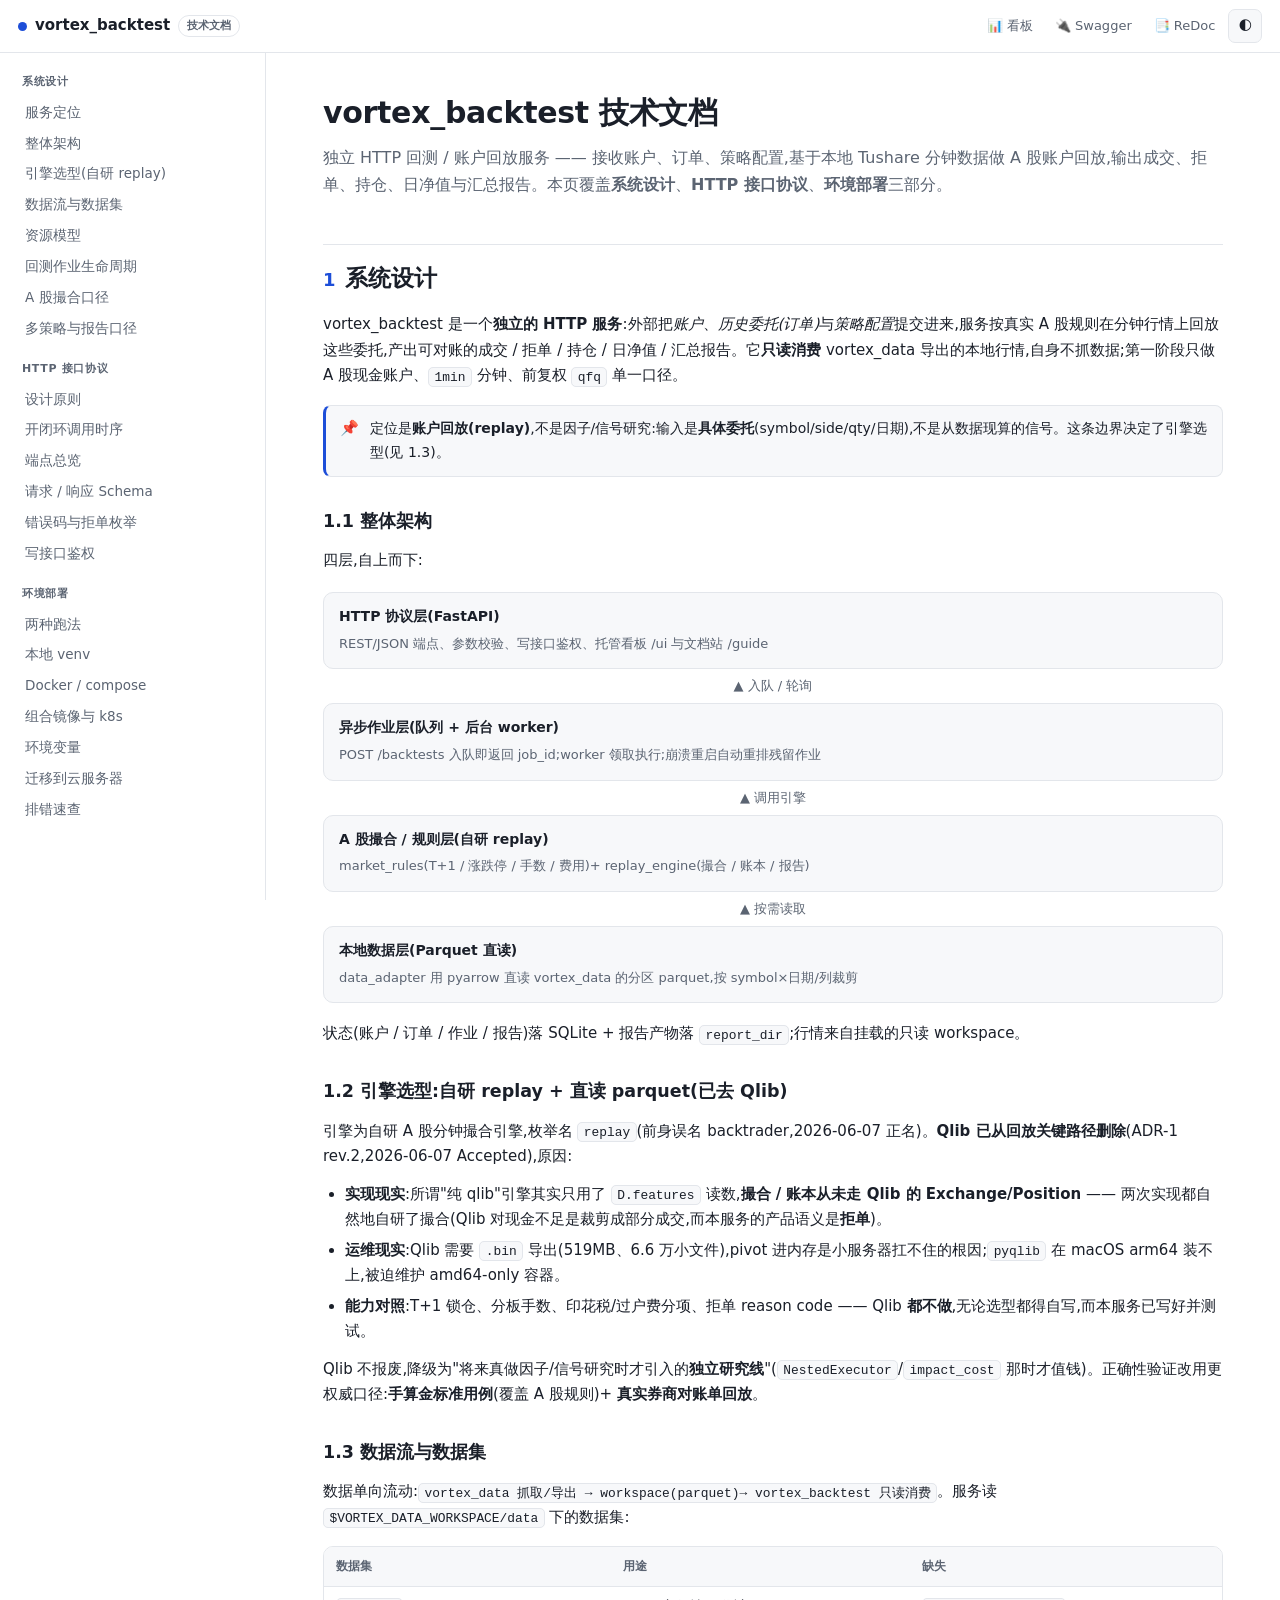
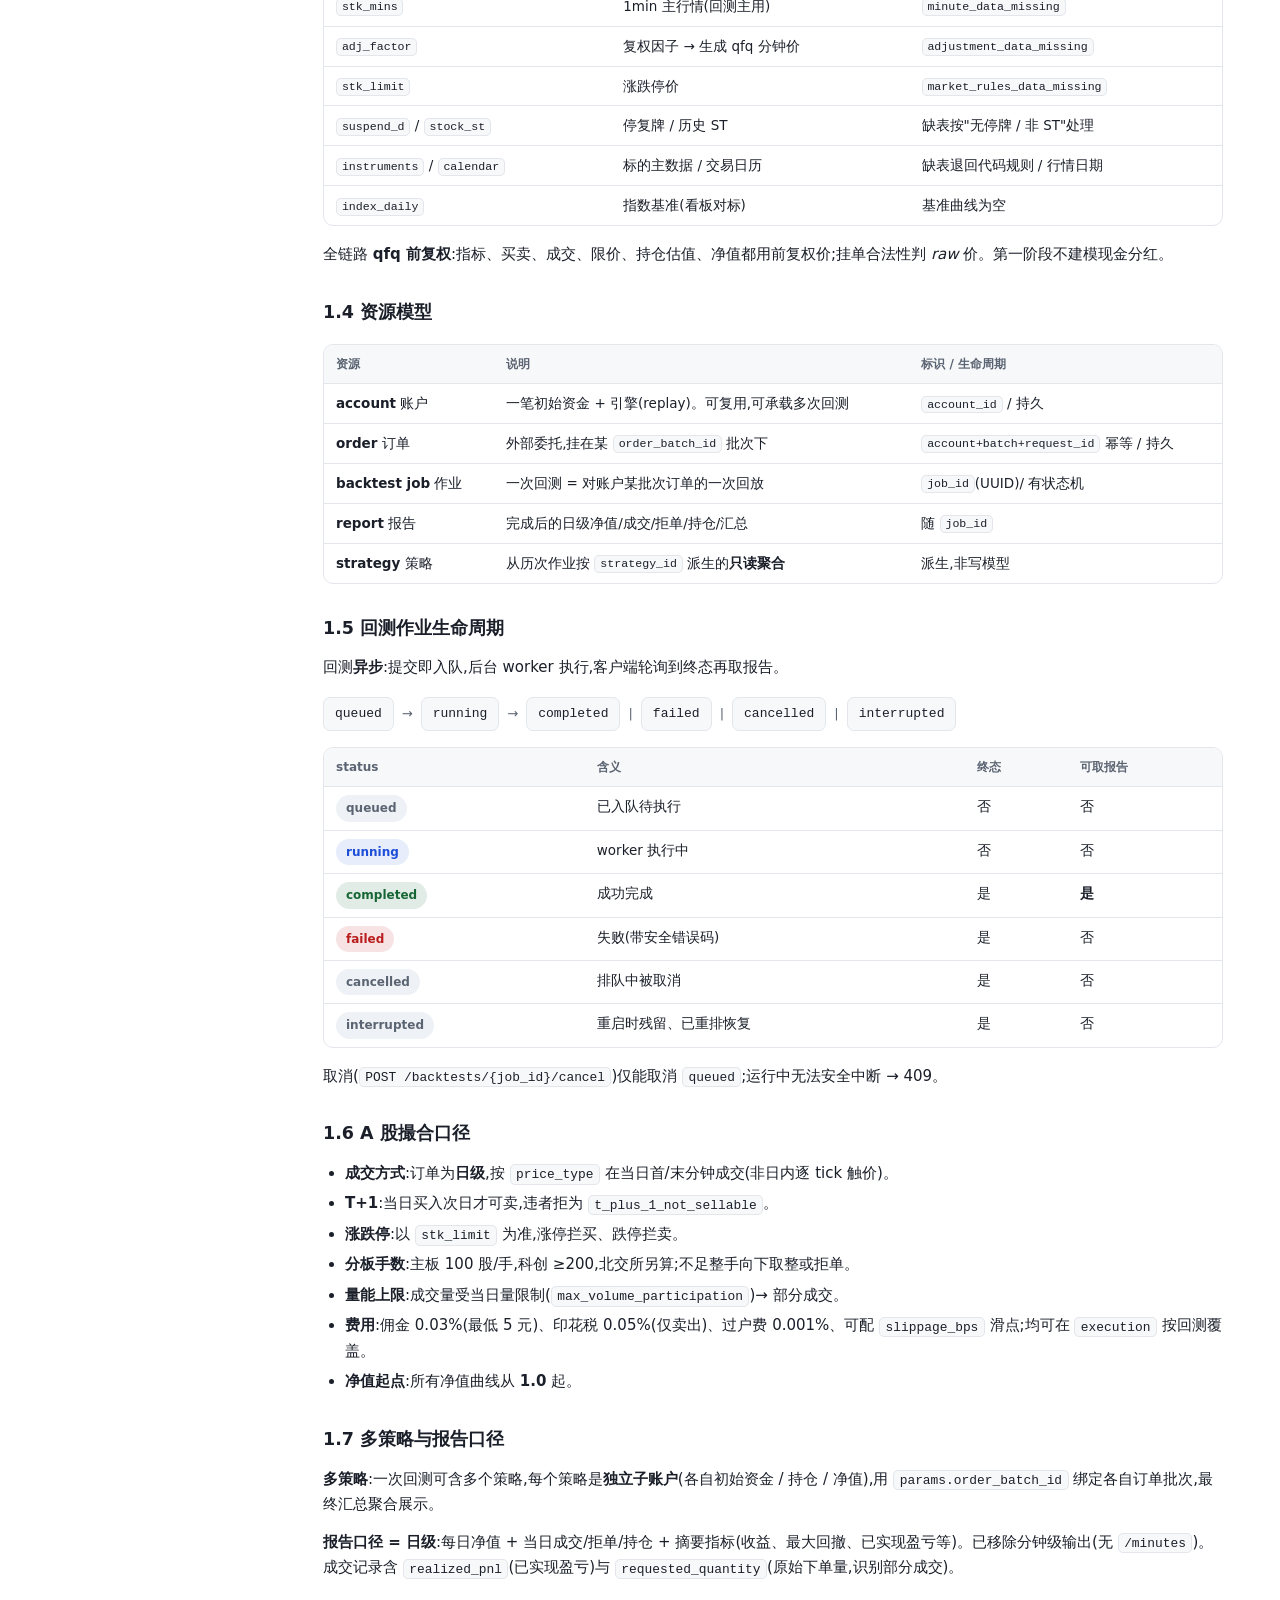
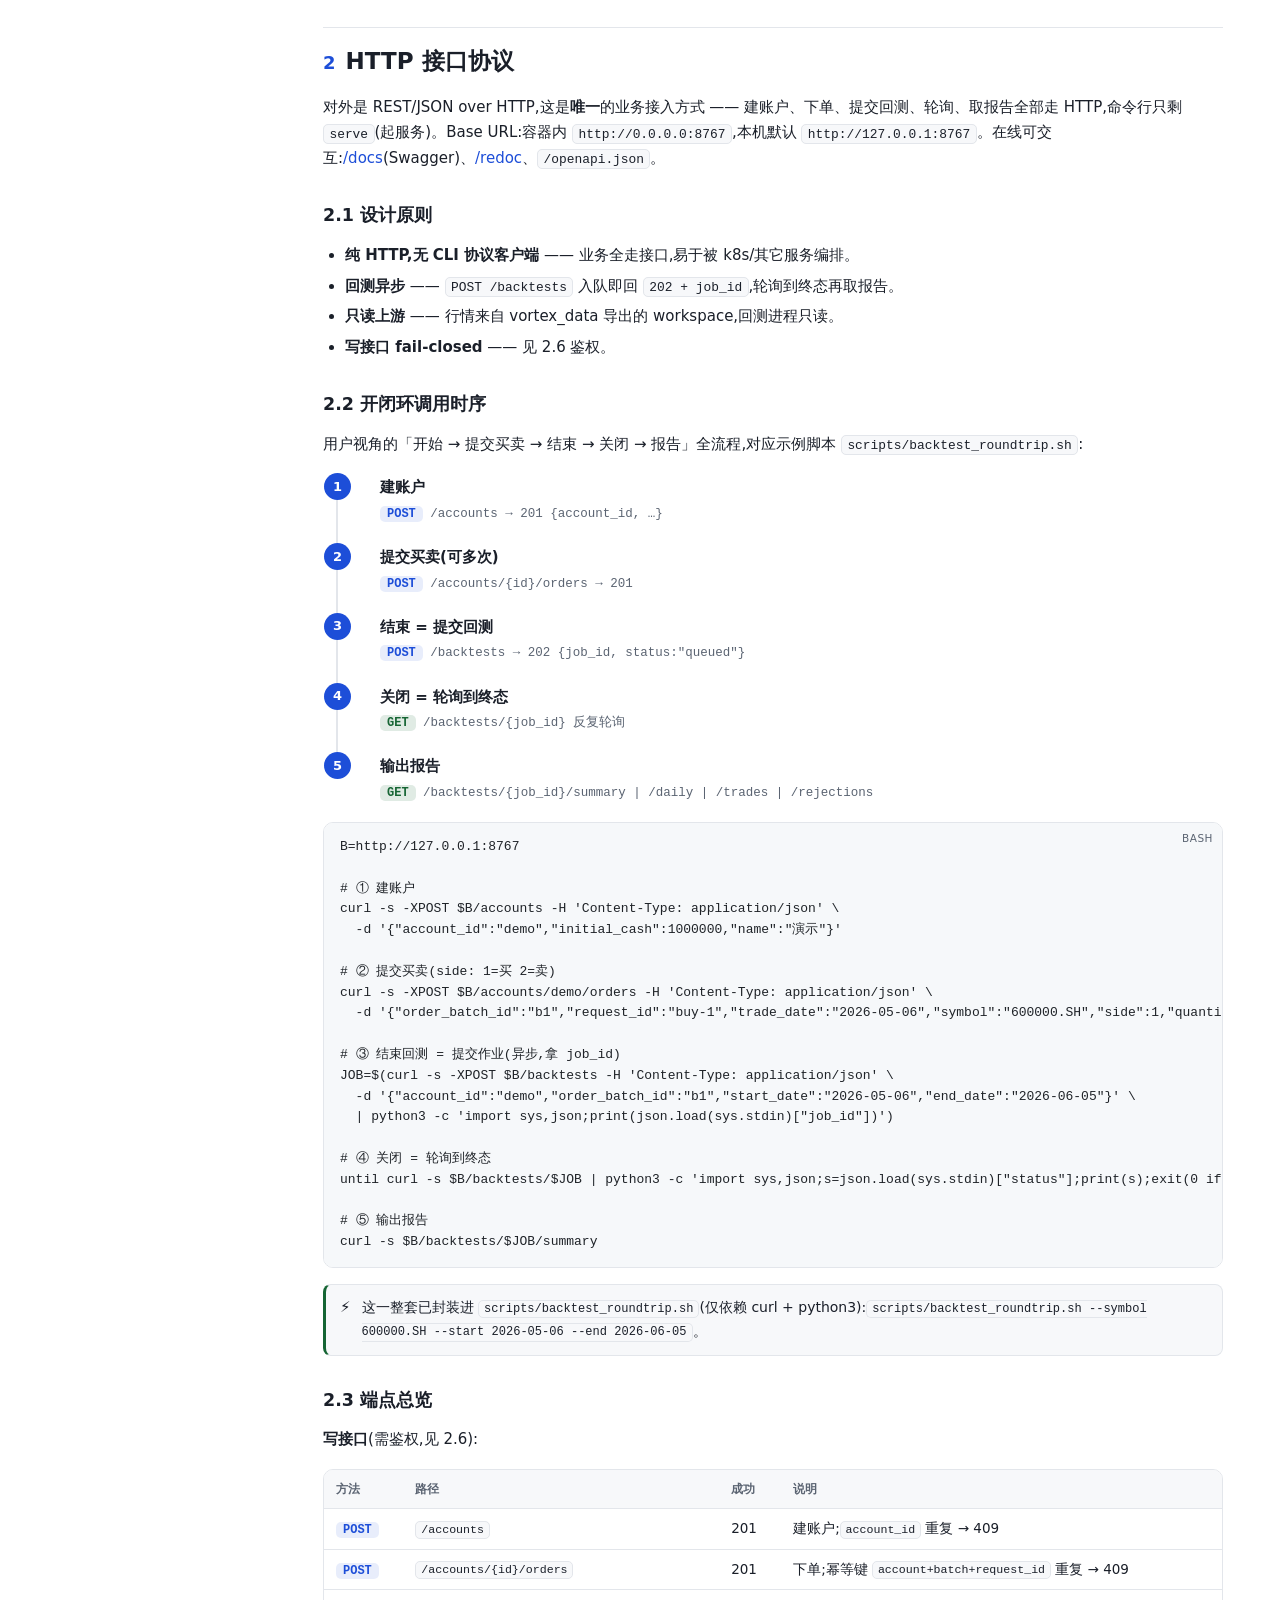
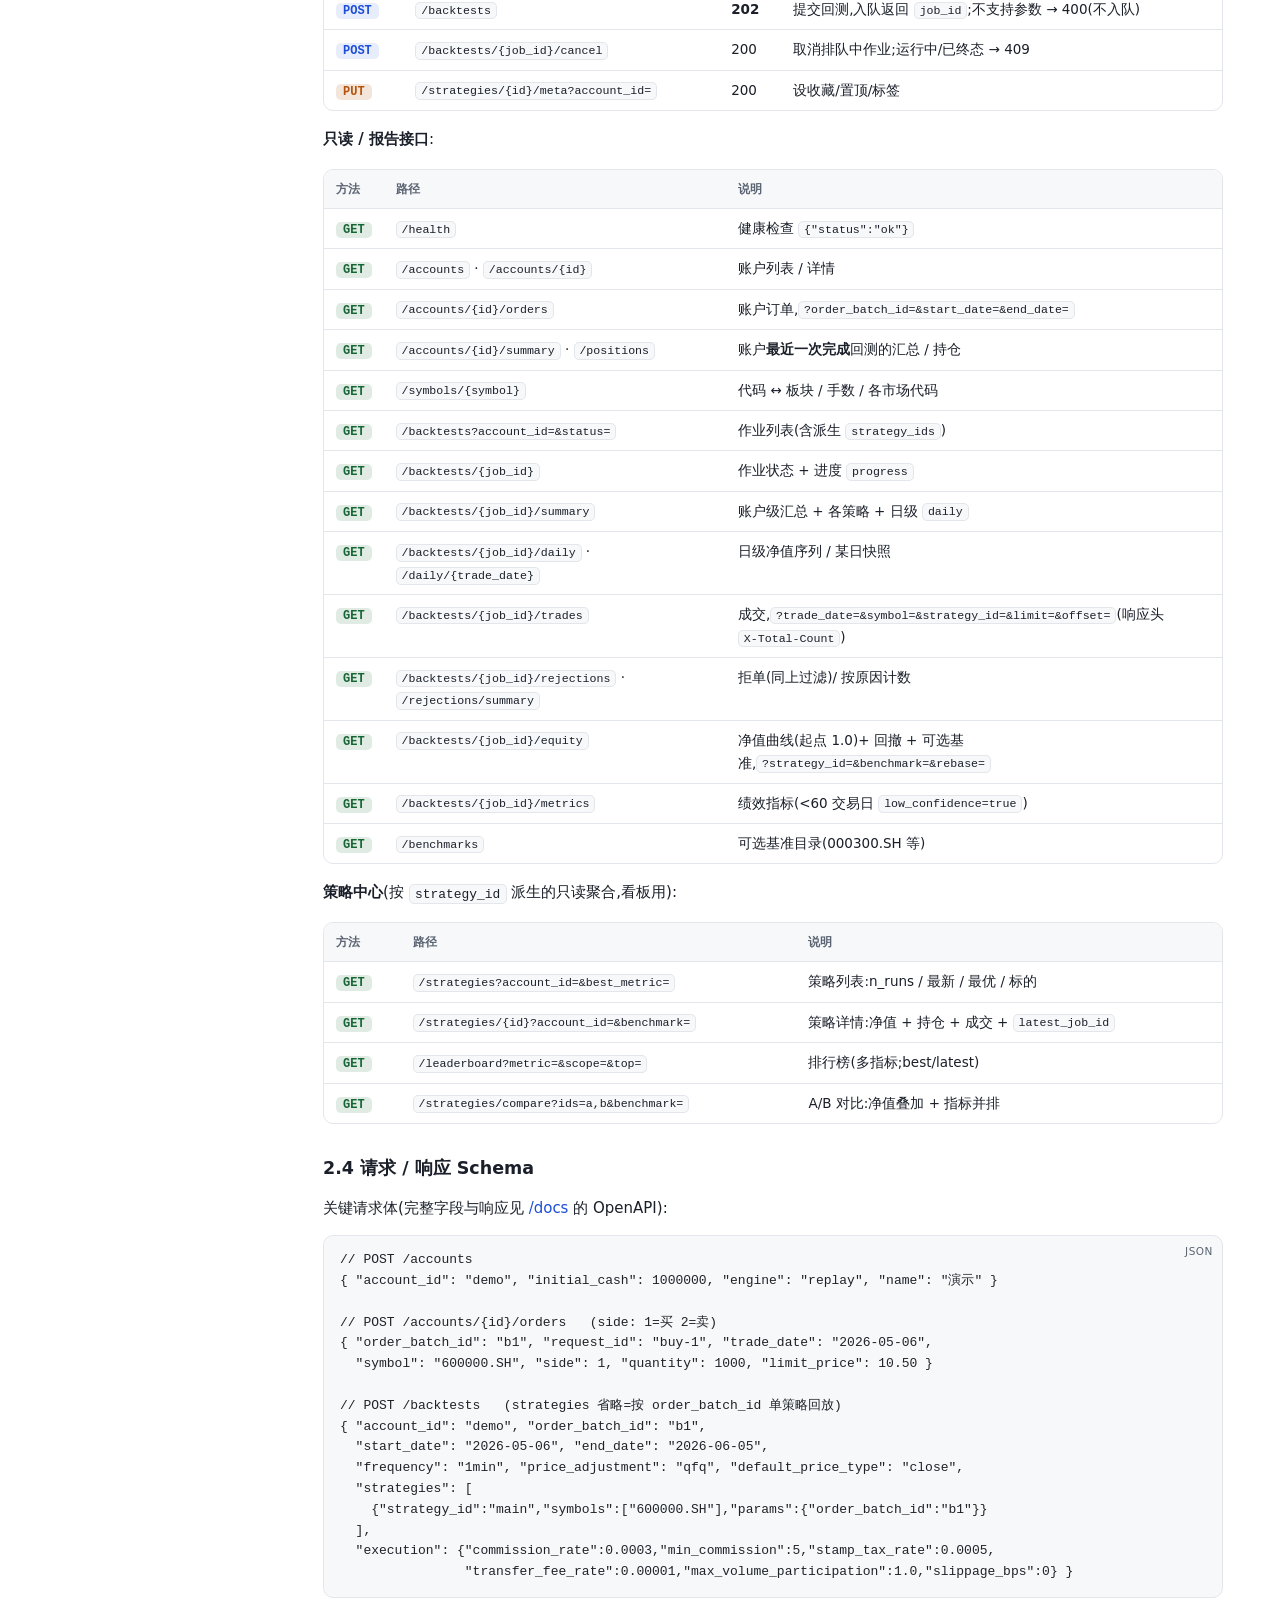
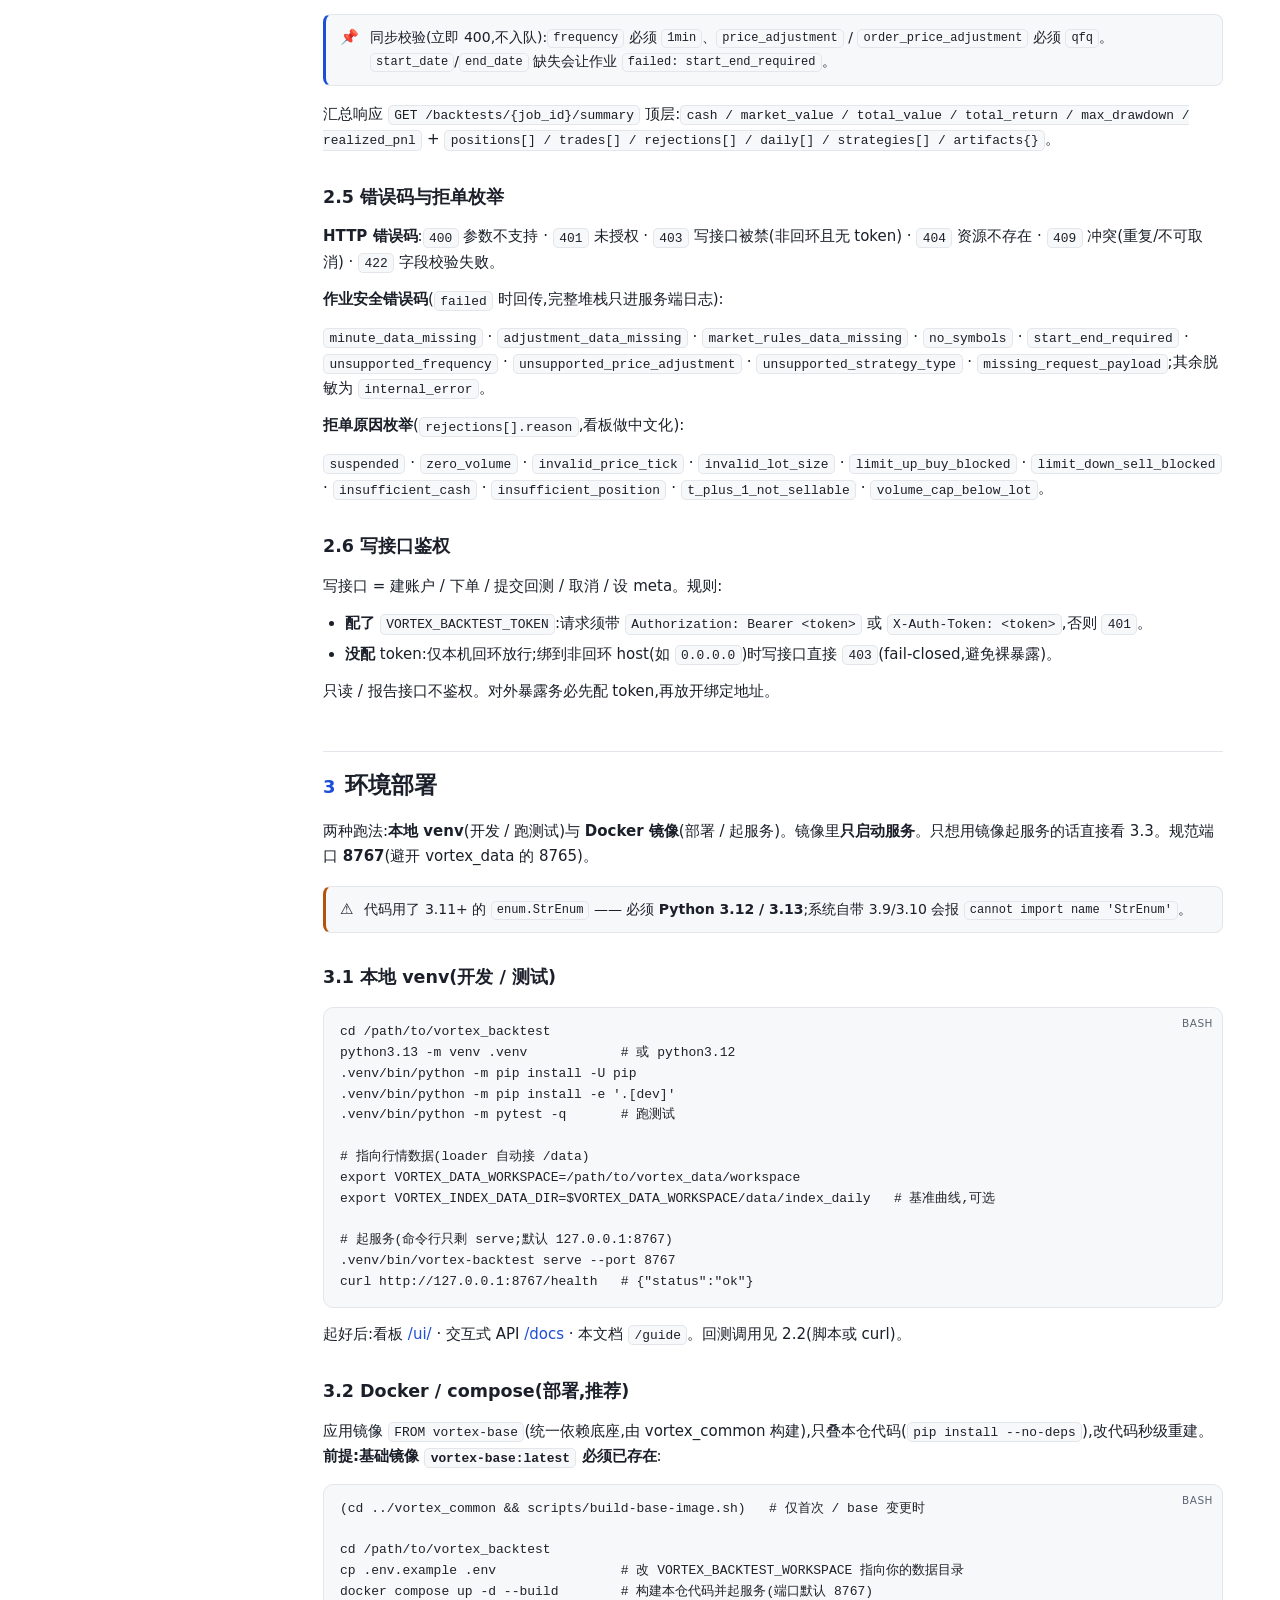
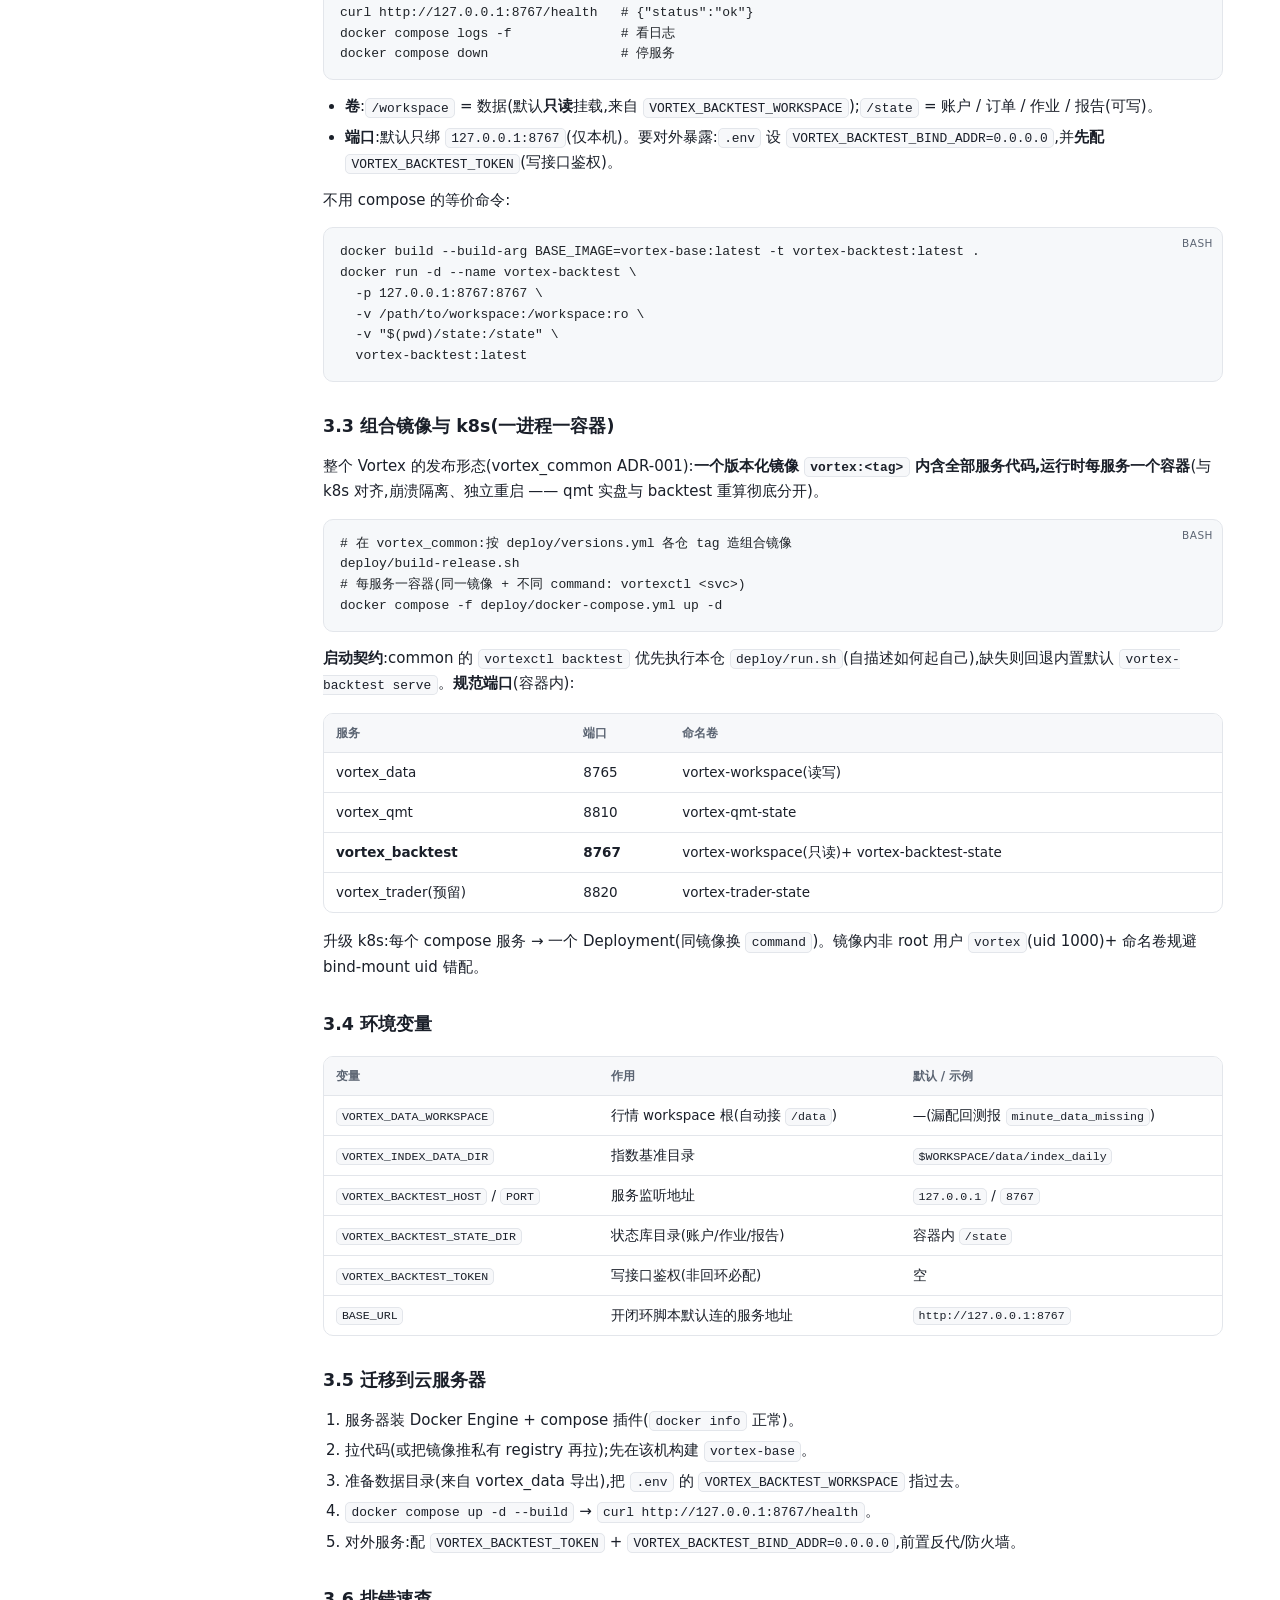
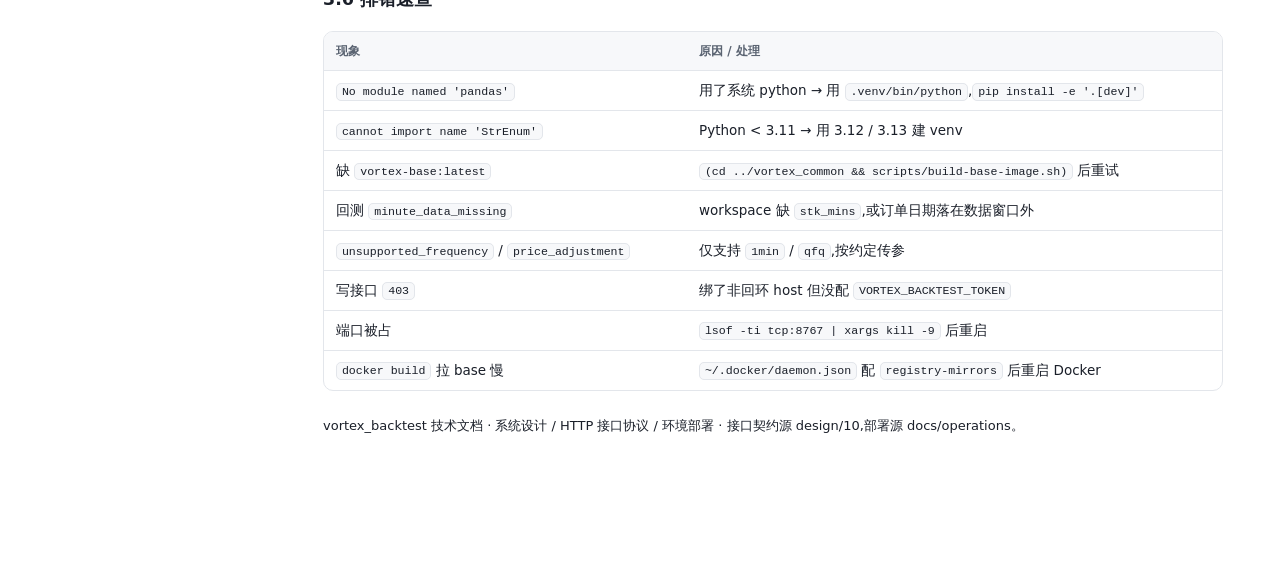
==== vortex_backtest/web/guide.html @ 9b147812 "feat(replay): true minute-level backtest — order exec_time + minute NAV (design/16) Orders gain opti" ====
<!DOCTYPE html>
<html lang="zh-CN" data-theme="light">
<head>
<meta charset="utf-8" />
<meta name="viewport" content="width=device-width, initial-scale=1" />
<title>vortex_backtest 技术文档 · 设计 / 接口 / 部署</title>
<style>
:root{
  --bg:#ffffff;--surface:#f7f8fa;--surface2:#eef1f5;--border:#e3e6eb;--text:#1a1f29;--muted:#5b6472;
  --accent:#1d4ed8;--accent-soft:rgba(29,78,216,.10);--profit:#166534;--loss:#b91c1c;--warn:#b45309;
  --code-bg:#f6f8fa;--code-fg:#1f2328;--mono:ui-monospace,"SF Mono",Menlo,Consolas,monospace;
  --radius:8px;--sidebar-w:266px;--topbar-h:53px;--maxw:900px;
}
[data-theme=dark]{
  --bg:#0f1419;--surface:#1a212b;--surface2:#222b37;--border:#2b333f;--text:#e6e9ee;--muted:#9aa4b2;
  --accent:#60a5fa;--accent-soft:rgba(96,165,250,.14);--profit:#4ade80;--loss:#f87171;--warn:#fbbf24;
  --code-bg:#0b1117;--code-fg:#d6dde6;
}
*{box-sizing:border-box}
html{scroll-behavior:smooth}
body{margin:0;background:var(--bg);color:var(--text);font:15px/1.7 system-ui,"PingFang SC",Roboto,sans-serif;-webkit-font-smoothing:antialiased}
a{color:var(--accent);text-decoration:none}
a:hover{text-decoration:underline}
code{font-family:var(--mono);font-size:.86em;background:var(--surface);padding:.12em .42em;border-radius:5px;border:.5px solid var(--border)}
/* ---- 顶栏 ---- */
.topbar{position:sticky;top:0;z-index:20;height:var(--topbar-h);display:flex;align-items:center;gap:14px;
  padding:0 18px;background:color-mix(in srgb,var(--bg) 88%,transparent);backdrop-filter:blur(8px);border-bottom:.5px solid var(--border)}
.topbar .brand{font-weight:600;font-size:15px;display:flex;align-items:center;gap:8px}
.topbar .brand .dot{width:9px;height:9px;border-radius:50%;background:var(--accent)}
.topbar .ver{font-size:11px;color:var(--muted);border:.5px solid var(--border);border-radius:20px;padding:1px 8px}
.topbar .spacer{flex:1}
.topbar nav{display:flex;gap:4px;align-items:center}
.topbar nav a{color:var(--muted);font-size:13px;padding:6px 9px;border-radius:7px}
.topbar nav a:hover{background:var(--surface);color:var(--text);text-decoration:none}
.iconbtn{font:inherit;color:var(--text);background:var(--surface);border:.5px solid var(--border);border-radius:7px;padding:5px 9px;cursor:pointer;font-size:13px}
.iconbtn:hover{border-color:var(--accent)}
.menubtn{display:none}
/* ---- 布局 ---- */
.layout{display:grid;grid-template-columns:var(--sidebar-w) minmax(0,1fr)}
.sidebar{position:sticky;top:var(--topbar-h);align-self:start;height:calc(100vh - var(--topbar-h));overflow:auto;
  border-right:.5px solid var(--border);padding:18px 12px 60px;background:var(--bg)}
.sidebar .grp{margin:16px 10px 5px;font-size:11px;font-weight:600;letter-spacing:.06em;text-transform:uppercase;color:var(--muted)}
.sidebar .grp:first-child{margin-top:2px}
.sidebar a{display:block;color:var(--muted);font-size:13.5px;padding:6px 11px;border-radius:7px;border-left:2px solid transparent;line-height:1.4}
.sidebar a:hover{background:var(--surface);color:var(--text);text-decoration:none}
.sidebar a.active{background:var(--accent-soft);color:var(--accent);border-left-color:var(--accent);font-weight:600}
.content{min-width:0;display:flex;justify-content:center;padding:34px 44px 120px}
.prose{width:100%;max-width:var(--maxw)}
.prose h1{font-size:30px;font-weight:700;letter-spacing:-.01em;margin:0 0 6px}
.prose .lead{color:var(--muted);font-size:16px;margin:0 0 28px}
.prose h2{font-size:23px;font-weight:650;margin:46px 0 14px;padding-top:14px;border-top:.5px solid var(--border);scroll-margin-top:70px}
.prose h2 .n{color:var(--accent);font-variant-numeric:tabular-nums;margin-right:10px;font-size:.78em;font-weight:600}
.prose h3{font-size:17.5px;font-weight:650;margin:30px 0 10px;scroll-margin-top:70px}
.prose p{margin:12px 0}
.prose ul,.prose ol{margin:12px 0;padding-left:22px}
.prose li{margin:5px 0}
.prose strong{font-weight:650}
.prose hr{border:0;border-top:.5px solid var(--border);margin:34px 0}
.section{scroll-margin-top:70px}
/* ---- 代码块 ---- */
pre{background:var(--code-bg);color:var(--code-fg);border:.5px solid var(--border);border-radius:10px;
  padding:14px 16px;overflow:auto;font-family:var(--mono);font-size:13px;line-height:1.6;margin:14px 0}
pre code{background:none;border:0;padding:0;font-size:inherit;color:inherit}
.codewrap{position:relative}
.codewrap .lang{position:absolute;top:8px;right:10px;font-size:10.5px;letter-spacing:.05em;text-transform:uppercase;color:var(--muted)}
/* ---- 表格 ---- */
.tablewrap{overflow:auto;border:.5px solid var(--border);border-radius:10px;margin:16px 0}
table{width:100%;border-collapse:collapse;font-size:13.5px}
thead th{background:var(--surface);color:var(--muted);font-weight:600;font-size:12px;text-align:left;padding:9px 12px;border-bottom:.5px solid var(--border);white-space:nowrap}
tbody td{padding:8px 12px;border-bottom:.5px solid var(--border);vertical-align:top}
tbody tr:last-child td{border-bottom:0}
tbody tr:hover{background:var(--surface)}
td code,th code{white-space:nowrap}
/* ---- 卡片 / 提示 ---- */
.card{background:var(--bg);border:.5px solid var(--border);border-radius:12px;padding:16px 18px;margin:16px 0}
.callout{display:flex;gap:11px;border:.5px solid var(--border);border-left-width:3px;border-radius:8px;padding:11px 14px;margin:16px 0;background:var(--surface);font-size:14px}
.callout .ic{flex:none;font-size:15px;line-height:1.5}
.callout.note{border-left-color:var(--accent)}
.callout.warn{border-left-color:var(--warn)}
.callout.tip{border-left-color:var(--profit)}
.callout p{margin:0}
/* ---- 徽章 / chip ---- */
.badge{display:inline-flex;align-items:center;gap:5px;font-size:12px;font-weight:600;padding:2px 9px;border-radius:20px;border:.5px solid var(--border)}
.b-ok{background:rgba(22,101,52,.12);color:var(--profit);border-color:transparent}
.b-run{background:var(--accent-soft);color:var(--accent);border-color:transparent}
.b-idle{background:var(--surface2);color:var(--muted);border-color:transparent}
.b-err{background:rgba(185,28,28,.12);color:var(--loss);border-color:transparent}
.method{font-family:var(--mono);font-weight:700;font-size:12px;padding:1px 7px;border-radius:5px}
.m-get{background:rgba(22,101,52,.13);color:var(--profit)}
.m-post{background:var(--accent-soft);color:var(--accent)}
.m-put{background:rgba(180,83,9,.15);color:var(--warn)}
/* ---- 架构栈 ---- */
.stack{display:flex;flex-direction:column;gap:8px;margin:18px 0}
.stack .layer{border:.5px solid var(--border);border-radius:10px;padding:12px 15px;background:var(--surface)}
.stack .layer b{display:block;font-size:14px;margin-bottom:2px}
.stack .layer span{font-size:13px;color:var(--muted)}
.stack .arrow{text-align:center;color:var(--muted);font-size:13px;margin:-2px 0}
/* ---- 开闭环步骤 ---- */
.steps{counter-reset:step;margin:18px 0;display:flex;flex-direction:column;gap:0}
.steps .step{position:relative;padding:0 0 20px 42px;border-left:2px solid var(--border);margin-left:13px}
.steps .step:last-child{border-left-color:transparent;padding-bottom:0}
.steps .step::before{counter-increment:step;content:counter(step);position:absolute;left:-14px;top:-2px;width:27px;height:27px;
  border-radius:50%;background:var(--accent);color:#fff;font-size:13px;font-weight:700;display:flex;align-items:center;justify-content:center}
.steps .step h4{margin:0 0 3px;font-size:15px}
.steps .step .ep{font-family:var(--mono);font-size:12.5px;color:var(--muted)}
/* ---- 状态机 ---- */
.states{display:flex;flex-wrap:wrap;align-items:center;gap:8px;margin:16px 0;font-size:13px}
.states .st{border:.5px solid var(--border);border-radius:7px;padding:5px 11px;background:var(--surface);font-family:var(--mono)}
.states .ar{color:var(--muted)}
/* ---- 响应式 ---- */
@media(max-width:880px){
  :root{--sidebar-w:0px}
  .menubtn{display:inline-block}
  .layout{grid-template-columns:1fr}
  .sidebar{position:fixed;left:0;top:var(--topbar-h);width:280px;z-index:18;transform:translateX(-100%);transition:transform .2s;box-shadow:0 10px 40px rgba(0,0,0,.18)}
  .sidebar.open{transform:none}
  .content{padding:24px 18px 100px}
  .scrim{display:none;position:fixed;inset:var(--topbar-h) 0 0;background:rgba(0,0,0,.32);z-index:17}
  .scrim.open{display:block}
  .topbar nav .hide-sm{display:none}
}
</style>
</head>
<body>
<header class="topbar">
  <button class="iconbtn menubtn" id="menuBtn" aria-label="目录">☰</button>
  <div class="brand"><span class="dot"></span> vortex_backtest <span class="ver">技术文档</span></div>
  <div class="spacer"></div>
  <nav aria-label="外部链接">
    <a class="hide-sm" href="/ui/">📊 看板</a>
    <a href="/docs">🔌 Swagger</a>
    <a class="hide-sm" href="/redoc">📑 ReDoc</a>
    <button class="iconbtn" id="themeBtn" title="切换主题" aria-label="切换主题">🌓</button>
  </nav>
</header>

<div class="scrim" id="scrim"></div>
<div class="layout">
  <nav class="sidebar" id="sidebar" aria-label="文档目录">
    <div class="grp">系统设计</div>
    <a href="#design-intro">服务定位</a>
    <a href="#design-arch">整体架构</a>
    <a href="#design-engine">引擎选型(自研 replay)</a>
    <a href="#design-data">数据流与数据集</a>
    <a href="#design-resources">资源模型</a>
    <a href="#design-lifecycle">回测作业生命周期</a>
    <a href="#design-rules">A 股撮合口径</a>
    <a href="#design-report">多策略与报告口径</a>
    <div class="grp">HTTP 接口协议</div>
    <a href="#api-principles">设计原则</a>
    <a href="#api-roundtrip">开闭环调用时序</a>
    <a href="#api-endpoints">端点总览</a>
    <a href="#api-schema">请求 / 响应 Schema</a>
    <a href="#api-errors">错误码与拒单枚举</a>
    <a href="#api-auth">写接口鉴权</a>
    <div class="grp">环境部署</div>
    <a href="#deploy-modes">两种跑法</a>
    <a href="#deploy-local">本地 venv</a>
    <a href="#deploy-docker">Docker / compose</a>
    <a href="#deploy-k8s">组合镜像与 k8s</a>
    <a href="#deploy-env">环境变量</a>
    <a href="#deploy-cloud">迁移到云服务器</a>
    <a href="#deploy-trouble">排错速查</a>
  </nav>

  <main class="content">
    <article class="prose">
      <h1>vortex_backtest 技术文档</h1>
      <p class="lead">独立 HTTP 回测 / 账户回放服务 —— 接收账户、订单、策略配置,基于本地 Tushare 分钟数据做 A 股账户回放,输出成交、拒单、持仓、日净值与汇总报告。本页覆盖<strong>系统设计</strong>、<strong>HTTP 接口协议</strong>、<strong>环境部署</strong>三部分。</p>

      <!-- ============ 模块一:系统设计 ============ -->
      <section id="design-intro" class="section">
        <h2><span class="n">1</span>系统设计</h2>
        <p>vortex_backtest 是一个<strong>独立的 HTTP 服务</strong>:外部把<em>账户</em>、<em>历史委托(订单)</em>与<em>策略配置</em>提交进来,服务按真实 A 股规则在分钟行情上回放这些委托,产出可对账的成交 / 拒单 / 持仓 / 日净值 / 汇总报告。它<strong>只读消费</strong> vortex_data 导出的本地行情,自身不抓数据;第一阶段只做 A 股现金账户、<code>1min</code> 分钟、前复权 <code>qfq</code> 单一口径。</p>
        <div class="callout note"><span class="ic">📌</span><p>定位是<strong>账户回放(replay)</strong>,不是因子/信号研究:输入是<strong>具体委托</strong>(symbol/side/qty/日期),不是从数据现算的信号。这条边界决定了引擎选型(见 1.3)。</p></div>
      </section>

      <section id="design-arch" class="section">
        <h3>1.1 整体架构</h3>
        <p>四层,自上而下:</p>
        <div class="stack">
          <div class="layer"><b>HTTP 协议层(FastAPI)</b><span>REST/JSON 端点、参数校验、写接口鉴权、托管看板 /ui 与文档站 /guide</span></div>
          <div class="arrow">▲ 入队 / 轮询</div>
          <div class="layer"><b>异步作业层(队列 + 后台 worker)</b><span>POST /backtests 入队即返回 job_id;worker 领取执行;崩溃重启自动重排残留作业</span></div>
          <div class="arrow">▲ 调用引擎</div>
          <div class="layer"><b>A 股撮合 / 规则层(自研 replay)</b><span>market_rules(T+1 / 涨跌停 / 手数 / 费用)+ replay_engine(撮合 / 账本 / 报告)</span></div>
          <div class="arrow">▲ 按需读取</div>
          <div class="layer"><b>本地数据层(Parquet 直读)</b><span>data_adapter 用 pyarrow 直读 vortex_data 的分区 parquet,按 symbol×日期/列裁剪</span></div>
        </div>
        <p>状态(账户 / 订单 / 作业 / 报告)落 SQLite + 报告产物落 <code>report_dir</code>;行情来自挂载的只读 workspace。</p>
      </section>

      <section id="design-engine" class="section">
        <h3>1.2 引擎选型:自研 replay + 直读 parquet(已去 Qlib)</h3>
        <p>引擎为自研 A 股分钟撮合引擎,枚举名 <code>replay</code>(前身误名 backtrader,2026-06-07 正名)。<strong>Qlib 已从回放关键路径删除</strong>(ADR-1 rev.2,2026-06-07 Accepted),原因:</p>
        <ul>
          <li><strong>实现现实</strong>:所谓"纯 qlib"引擎其实只用了 <code>D.features</code> 读数,<strong>撮合 / 账本从未走 Qlib 的 Exchange/Position</strong> —— 两次实现都自然地自研了撮合(Qlib 对现金不足是裁剪成部分成交,而本服务的产品语义是<strong>拒单</strong>)。</li>
          <li><strong>运维现实</strong>:Qlib 需要 <code>.bin</code> 导出(519MB、6.6 万小文件),pivot 进内存是小服务器扛不住的根因;<code>pyqlib</code> 在 macOS arm64 装不上,被迫维护 amd64-only 容器。</li>
          <li><strong>能力对照</strong>:T+1 锁仓、分板手数、印花税/过户费分项、拒单 reason code —— Qlib <strong>都不做</strong>,无论选型都得自写,而本服务已写好并测试。</li>
        </ul>
        <p>Qlib 不报废,降级为"将来真做因子/信号研究时才引入的<strong>独立研究线</strong>"(<code>NestedExecutor</code>/<code>impact_cost</code> 那时才值钱)。正确性验证改用更权威口径:<strong>手算金标准用例</strong>(覆盖 A 股规则)+ <strong>真实券商对账单回放</strong>。</p>
      </section>

      <section id="design-data" class="section">
        <h3>1.3 数据流与数据集</h3>
        <p>数据单向流动:<code>vortex_data 抓取/导出 → workspace(parquet)→ vortex_backtest 只读消费</code>。服务读 <code>$VORTEX_DATA_WORKSPACE/data</code> 下的数据集:</p>
        <div class="tablewrap"><table>
          <thead><tr><th>数据集</th><th>用途</th><th>缺失</th></tr></thead>
          <tbody>
            <tr><td><code>stk_mins</code></td><td>1min 主行情(回测主用)</td><td><code>minute_data_missing</code></td></tr>
            <tr><td><code>adj_factor</code></td><td>复权因子 → 生成 qfq 分钟价</td><td><code>adjustment_data_missing</code></td></tr>
            <tr><td><code>stk_limit</code></td><td>涨跌停价</td><td><code>market_rules_data_missing</code></td></tr>
            <tr><td><code>suspend_d</code> / <code>stock_st</code></td><td>停复牌 / 历史 ST</td><td>缺表按"无停牌 / 非 ST"处理</td></tr>
            <tr><td><code>instruments</code> / <code>calendar</code></td><td>标的主数据 / 交易日历</td><td>缺表退回代码规则 / 行情日期</td></tr>
            <tr><td><code>index_daily</code></td><td>指数基准(看板对标)</td><td>基准曲线为空</td></tr>
          </tbody>
        </table></div>
        <p>全链路 <strong>qfq 前复权</strong>:指标、买卖、成交、限价、持仓估值、净值都用前复权价;挂单合法性判 <em>raw</em> 价。第一阶段不建模现金分红。</p>
      </section>

      <section id="design-resources" class="section">
        <h3>1.4 资源模型</h3>
        <div class="tablewrap"><table>
          <thead><tr><th>资源</th><th>说明</th><th>标识 / 生命周期</th></tr></thead>
          <tbody>
            <tr><td><strong>account</strong> 账户</td><td>一笔初始资金 + 引擎(replay)。可复用,可承载多次回测</td><td><code>account_id</code> / 持久</td></tr>
            <tr><td><strong>order</strong> 订单</td><td>外部委托,挂在某 <code>order_batch_id</code> 批次下</td><td><code>account+batch+request_id</code> 幂等 / 持久</td></tr>
            <tr><td><strong>backtest job</strong> 作业</td><td>一次回测 = 对账户某批次订单的一次回放</td><td><code>job_id</code>(UUID)/ 有状态机</td></tr>
            <tr><td><strong>report</strong> 报告</td><td>完成后的日级净值/成交/拒单/持仓/汇总</td><td>随 <code>job_id</code></td></tr>
            <tr><td><strong>strategy</strong> 策略</td><td>从历次作业按 <code>strategy_id</code> 派生的<strong>只读聚合</strong></td><td>派生,非写模型</td></tr>
          </tbody>
        </table></div>
      </section>

      <section id="design-lifecycle" class="section">
        <h3>1.5 回测作业生命周期</h3>
        <p>回测<strong>异步</strong>:提交即入队,后台 worker 执行,客户端轮询到终态再取报告。</p>
        <div class="states">
          <span class="st">queued</span><span class="ar">→</span>
          <span class="st">running</span><span class="ar">→</span>
          <span class="st">completed</span><span class="ar">|</span>
          <span class="st">failed</span><span class="ar">|</span>
          <span class="st">cancelled</span><span class="ar">|</span>
          <span class="st">interrupted</span>
        </div>
        <div class="tablewrap"><table>
          <thead><tr><th>status</th><th>含义</th><th>终态</th><th>可取报告</th></tr></thead>
          <tbody>
            <tr><td><span class="badge b-idle">queued</span></td><td>已入队待执行</td><td>否</td><td>否</td></tr>
            <tr><td><span class="badge b-run">running</span></td><td>worker 执行中</td><td>否</td><td>否</td></tr>
            <tr><td><span class="badge b-ok">completed</span></td><td>成功完成</td><td>是</td><td><strong>是</strong></td></tr>
            <tr><td><span class="badge b-err">failed</span></td><td>失败(带安全错误码)</td><td>是</td><td>否</td></tr>
            <tr><td><span class="badge b-idle">cancelled</span></td><td>排队中被取消</td><td>是</td><td>否</td></tr>
            <tr><td><span class="badge b-idle">interrupted</span></td><td>重启时残留、已重排恢复</td><td>是</td><td>否</td></tr>
          </tbody>
        </table></div>
        <p>取消(<code>POST /backtests/{job_id}/cancel</code>)仅能取消 <code>queued</code>;运行中无法安全中断 → 409。</p>
      </section>

      <section id="design-rules" class="section">
        <h3>1.6 A 股撮合口径</h3>
        <ul>
          <li><strong>成交方式</strong>:订单为<strong>日级</strong>,按 <code>price_type</code> 在当日首/末分钟成交(非日内逐 tick 触价)。</li>
          <li><strong>T+1</strong>:当日买入次日才可卖,违者拒为 <code>t_plus_1_not_sellable</code>。</li>
          <li><strong>涨跌停</strong>:以 <code>stk_limit</code> 为准,涨停拦买、跌停拦卖。</li>
          <li><strong>分板手数</strong>:主板 100 股/手,科创 ≥200,北交所另算;不足整手向下取整或拒单。</li>
          <li><strong>量能上限</strong>:成交量受当日量限制(<code>max_volume_participation</code>)→ 部分成交。</li>
          <li><strong>费用</strong>:佣金 0.03%(最低 5 元)、印花税 0.05%(仅卖出)、过户费 0.001%、可配 <code>slippage_bps</code> 滑点;均可在 <code>execution</code> 按回测覆盖。</li>
          <li><strong>净值起点</strong>:所有净值曲线从 <strong>1.0</strong> 起。</li>
        </ul>
      </section>

      <section id="design-report" class="section">
        <h3>1.7 多策略与报告口径</h3>
        <p><strong>多策略</strong>:一次回测可含多个策略,每个策略是<strong>独立子账户</strong>(各自初始资金 / 持仓 / 净值),用 <code>params.order_batch_id</code> 绑定各自订单批次,最终汇总聚合展示。</p>
        <p><strong>报告口径 = 日级</strong>:每日净值 + 当日成交/拒单/持仓 + 摘要指标(收益、最大回撤、已实现盈亏等)。已移除分钟级输出(无 <code>/minutes</code>)。成交记录含 <code>realized_pnl</code>(已实现盈亏)与 <code>requested_quantity</code>(原始下单量,识别部分成交)。</p>
      </section>
      <!-- END:design -->

      <!-- ============ 模块二:HTTP 接口协议 ============ -->
      <section id="api-principles" class="section">
        <h2><span class="n">2</span>HTTP 接口协议</h2>
        <p>对外是 REST/JSON over HTTP,这是<strong>唯一</strong>的业务接入方式 —— 建账户、下单、提交回测、轮询、取报告全部走 HTTP,命令行只剩 <code>serve</code>(起服务)。Base URL:容器内 <code>http://0.0.0.0:8767</code>,本机默认 <code>http://127.0.0.1:8767</code>。在线可交互:<a href="/docs">/docs</a>(Swagger)、<a href="/redoc">/redoc</a>、<code>/openapi.json</code>。</p>
        <h3>2.1 设计原则</h3>
        <ul>
          <li><strong>纯 HTTP,无 CLI 协议客户端</strong> —— 业务全走接口,易于被 k8s/其它服务编排。</li>
          <li><strong>回测异步</strong> —— <code>POST /backtests</code> 入队即回 <code>202 + job_id</code>,轮询到终态再取报告。</li>
          <li><strong>只读上游</strong> —— 行情来自 vortex_data 导出的 workspace,回测进程只读。</li>
          <li><strong>写接口 fail-closed</strong> —— 见 2.6 鉴权。</li>
        </ul>
      </section>

      <section id="api-roundtrip" class="section">
        <h3>2.2 开闭环调用时序</h3>
        <p>用户视角的「开始 → 提交买卖 → 结束 → 关闭 → 报告」全流程,对应示例脚本 <code>scripts/backtest_roundtrip.sh</code>:</p>
        <div class="steps">
          <div class="step"><h4>建账户</h4><div class="ep"><span class="method m-post">POST</span> /accounts → 201 {account_id, …}</div></div>
          <div class="step"><h4>提交买卖(可多次)</h4><div class="ep"><span class="method m-post">POST</span> /accounts/{id}/orders → 201</div></div>
          <div class="step"><h4>结束 = 提交回测</h4><div class="ep"><span class="method m-post">POST</span> /backtests → 202 {job_id, status:"queued"}</div></div>
          <div class="step"><h4>关闭 = 轮询到终态</h4><div class="ep"><span class="method m-get">GET</span> /backtests/{job_id} 反复轮询</div></div>
          <div class="step"><h4>输出报告</h4><div class="ep"><span class="method m-get">GET</span> /backtests/{job_id}/summary | /daily | /trades | /rejections</div></div>
        </div>
        <div class="codewrap"><span class="lang">bash</span><pre><code>B=http://127.0.0.1:8767

# ① 建账户
curl -s -XPOST $B/accounts -H 'Content-Type: application/json' \
  -d '{"account_id":"demo","initial_cash":1000000,"name":"演示"}'

# ② 提交买卖(side: 1=买 2=卖)
curl -s -XPOST $B/accounts/demo/orders -H 'Content-Type: application/json' \
  -d '{"order_batch_id":"b1","request_id":"buy-1","trade_date":"2026-05-06","symbol":"600000.SH","side":1,"quantity":1000}'

# ③ 结束回测 = 提交作业(异步,拿 job_id)
JOB=$(curl -s -XPOST $B/backtests -H 'Content-Type: application/json' \
  -d '{"account_id":"demo","order_batch_id":"b1","start_date":"2026-05-06","end_date":"2026-06-05"}' \
  | python3 -c 'import sys,json;print(json.load(sys.stdin)["job_id"])')

# ④ 关闭 = 轮询到终态
until curl -s $B/backtests/$JOB | python3 -c 'import sys,json;s=json.load(sys.stdin)["status"];print(s);exit(0 if s in {"completed","failed","cancelled","interrupted"} else 1)'; do sleep 1; done

# ⑤ 输出报告
curl -s $B/backtests/$JOB/summary</code></pre></div>
        <div class="callout tip"><span class="ic">⚡</span><p>这一整套已封装进 <code>scripts/backtest_roundtrip.sh</code>(仅依赖 curl + python3):<code>scripts/backtest_roundtrip.sh --symbol 600000.SH --start 2026-05-06 --end 2026-06-05</code>。</p></div>
      </section>

      <section id="api-endpoints" class="section">
        <h3>2.3 端点总览</h3>
        <p><strong>写接口</strong>(需鉴权,见 2.6):</p>
        <div class="tablewrap"><table>
          <thead><tr><th>方法</th><th>路径</th><th>成功</th><th>说明</th></tr></thead>
          <tbody>
            <tr><td><span class="method m-post">POST</span></td><td><code>/accounts</code></td><td>201</td><td>建账户;<code>account_id</code> 重复 → 409</td></tr>
            <tr><td><span class="method m-post">POST</span></td><td><code>/accounts/{id}/orders</code></td><td>201</td><td>下单;幂等键 <code>account+batch+request_id</code> 重复 → 409</td></tr>
            <tr><td><span class="method m-post">POST</span></td><td><code>/backtests</code></td><td><strong>202</strong></td><td>提交回测,入队返回 <code>job_id</code>;不支持参数 → 400(不入队)</td></tr>
            <tr><td><span class="method m-post">POST</span></td><td><code>/backtests/{job_id}/cancel</code></td><td>200</td><td>取消排队中作业;运行中/已终态 → 409</td></tr>
            <tr><td><span class="method m-put">PUT</span></td><td><code>/strategies/{id}/meta?account_id=</code></td><td>200</td><td>设收藏/置顶/标签</td></tr>
          </tbody>
        </table></div>
        <p><strong>只读 / 报告接口</strong>:</p>
        <div class="tablewrap"><table>
          <thead><tr><th>方法</th><th>路径</th><th>说明</th></tr></thead>
          <tbody>
            <tr><td><span class="method m-get">GET</span></td><td><code>/health</code></td><td>健康检查 <code>{"status":"ok"}</code></td></tr>
            <tr><td><span class="method m-get">GET</span></td><td><code>/accounts</code> · <code>/accounts/{id}</code></td><td>账户列表 / 详情</td></tr>
            <tr><td><span class="method m-get">GET</span></td><td><code>/accounts/{id}/orders</code></td><td>账户订单,<code>?order_batch_id=&amp;start_date=&amp;end_date=</code></td></tr>
            <tr><td><span class="method m-get">GET</span></td><td><code>/accounts/{id}/summary</code> · <code>/positions</code></td><td>账户<strong>最近一次完成</strong>回测的汇总 / 持仓</td></tr>
            <tr><td><span class="method m-get">GET</span></td><td><code>/symbols/{symbol}</code></td><td>代码 ↔ 板块 / 手数 / 各市场代码</td></tr>
            <tr><td><span class="method m-get">GET</span></td><td><code>/backtests?account_id=&amp;status=</code></td><td>作业列表(含派生 <code>strategy_ids</code>)</td></tr>
            <tr><td><span class="method m-get">GET</span></td><td><code>/backtests/{job_id}</code></td><td>作业状态 + 进度 <code>progress</code></td></tr>
            <tr><td><span class="method m-get">GET</span></td><td><code>/backtests/{job_id}/summary</code></td><td>账户级汇总 + 各策略 + 日级 <code>daily</code></td></tr>
            <tr><td><span class="method m-get">GET</span></td><td><code>/backtests/{job_id}/daily</code> · <code>/daily/{trade_date}</code></td><td>日级净值序列 / 某日快照</td></tr>
            <tr><td><span class="method m-get">GET</span></td><td><code>/backtests/{job_id}/trades</code></td><td>成交,<code>?trade_date=&amp;symbol=&amp;strategy_id=&amp;limit=&amp;offset=</code>(响应头 <code>X-Total-Count</code>)</td></tr>
            <tr><td><span class="method m-get">GET</span></td><td><code>/backtests/{job_id}/rejections</code> · <code>/rejections/summary</code></td><td>拒单(同上过滤)/ 按原因计数</td></tr>
            <tr><td><span class="method m-get">GET</span></td><td><code>/backtests/{job_id}/equity</code></td><td>净值曲线(起点 1.0)+ 回撤 + 可选基准,<code>?strategy_id=&amp;benchmark=&amp;rebase=</code></td></tr>
            <tr><td><span class="method m-get">GET</span></td><td><code>/backtests/{job_id}/metrics</code></td><td>绩效指标(&lt;60 交易日 <code>low_confidence=true</code>)</td></tr>
            <tr><td><span class="method m-get">GET</span></td><td><code>/benchmarks</code></td><td>可选基准目录(000300.SH 等)</td></tr>
          </tbody>
        </table></div>
        <p><strong>策略中心</strong>(按 <code>strategy_id</code> 派生的只读聚合,看板用):</p>
        <div class="tablewrap"><table>
          <thead><tr><th>方法</th><th>路径</th><th>说明</th></tr></thead>
          <tbody>
            <tr><td><span class="method m-get">GET</span></td><td><code>/strategies?account_id=&amp;best_metric=</code></td><td>策略列表:n_runs / 最新 / 最优 / 标的</td></tr>
            <tr><td><span class="method m-get">GET</span></td><td><code>/strategies/{id}?account_id=&amp;benchmark=</code></td><td>策略详情:净值 + 持仓 + 成交 + <code>latest_job_id</code></td></tr>
            <tr><td><span class="method m-get">GET</span></td><td><code>/leaderboard?metric=&amp;scope=&amp;top=</code></td><td>排行榜(多指标;best/latest)</td></tr>
            <tr><td><span class="method m-get">GET</span></td><td><code>/strategies/compare?ids=a,b&amp;benchmark=</code></td><td>A/B 对比:净值叠加 + 指标并排</td></tr>
          </tbody>
        </table></div>
      </section>

      <section id="api-schema" class="section">
        <h3>2.4 请求 / 响应 Schema</h3>
        <p>关键请求体(完整字段与响应见 <a href="/docs">/docs</a> 的 OpenAPI):</p>
        <div class="codewrap"><span class="lang">json</span><pre><code>// POST /accounts
{ "account_id": "demo", "initial_cash": 1000000, "engine": "replay", "name": "演示" }

// POST /accounts/{id}/orders   (side: 1=买 2=卖)
{ "order_batch_id": "b1", "request_id": "buy-1", "trade_date": "2026-05-06",
  "symbol": "600000.SH", "side": 1, "quantity": 1000, "limit_price": 10.50 }

// POST /backtests   (strategies 省略=按 order_batch_id 单策略回放)
{ "account_id": "demo", "order_batch_id": "b1",
  "start_date": "2026-05-06", "end_date": "2026-06-05",
  "frequency": "1min", "price_adjustment": "qfq", "default_price_type": "close",
  "strategies": [
    {"strategy_id":"main","symbols":["600000.SH"],"params":{"order_batch_id":"b1"}}
  ],
  "execution": {"commission_rate":0.0003,"min_commission":5,"stamp_tax_rate":0.0005,
                "transfer_fee_rate":0.00001,"max_volume_participation":1.0,"slippage_bps":0} }</code></pre></div>
        <div class="callout note"><span class="ic">📌</span><p>同步校验(立即 400,不入队):<code>frequency</code> 必须 <code>1min</code>、<code>price_adjustment</code> / <code>order_price_adjustment</code> 必须 <code>qfq</code>。<code>start_date</code>/<code>end_date</code> 缺失会让作业 <code>failed: start_end_required</code>。</p></div>
        <p>汇总响应 <code>GET /backtests/{job_id}/summary</code> 顶层:<code>cash / market_value / total_value / total_return / max_drawdown / realized_pnl</code> + <code>positions[] / trades[] / rejections[] / daily[] / strategies[] / artifacts{}</code>。</p>
      </section>

      <section id="api-errors" class="section">
        <h3>2.5 错误码与拒单枚举</h3>
        <p><strong>HTTP 错误码</strong>:<code>400</code> 参数不支持 · <code>401</code> 未授权 · <code>403</code> 写接口被禁(非回环且无 token) · <code>404</code> 资源不存在 · <code>409</code> 冲突(重复/不可取消) · <code>422</code> 字段校验失败。</p>
        <p><strong>作业安全错误码</strong>(<code>failed</code> 时回传,完整堆栈只进服务端日志):</p>
        <p><code>minute_data_missing</code> · <code>adjustment_data_missing</code> · <code>market_rules_data_missing</code> · <code>no_symbols</code> · <code>start_end_required</code> · <code>unsupported_frequency</code> · <code>unsupported_price_adjustment</code> · <code>unsupported_strategy_type</code> · <code>missing_request_payload</code>;其余脱敏为 <code>internal_error</code>。</p>
        <p><strong>拒单原因枚举</strong>(<code>rejections[].reason</code>,看板做中文化):</p>
        <p><code>suspended</code> · <code>zero_volume</code> · <code>invalid_price_tick</code> · <code>invalid_lot_size</code> · <code>limit_up_buy_blocked</code> · <code>limit_down_sell_blocked</code> · <code>insufficient_cash</code> · <code>insufficient_position</code> · <code>t_plus_1_not_sellable</code> · <code>volume_cap_below_lot</code>。</p>
      </section>

      <section id="api-auth" class="section">
        <h3>2.6 写接口鉴权</h3>
        <p>写接口 = 建账户 / 下单 / 提交回测 / 取消 / 设 meta。规则:</p>
        <ul>
          <li><strong>配了</strong> <code>VORTEX_BACKTEST_TOKEN</code>:请求须带 <code>Authorization: Bearer &lt;token&gt;</code> 或 <code>X-Auth-Token: &lt;token&gt;</code>,否则 <code>401</code>。</li>
          <li><strong>没配</strong> token:仅本机回环放行;绑到非回环 host(如 <code>0.0.0.0</code>)时写接口直接 <code>403</code>(fail-closed,避免裸暴露)。</li>
        </ul>
        <p>只读 / 报告接口不鉴权。对外暴露务必先配 token,再放开绑定地址。</p>
      </section>
      <!-- END:api -->

      <!-- ============ 模块三:环境部署 ============ -->
      <section id="deploy-modes" class="section">
        <h2><span class="n">3</span>环境部署</h2>
        <p>两种跑法:<strong>本地 venv</strong>(开发 / 跑测试)与 <strong>Docker 镜像</strong>(部署 / 起服务)。镜像里<strong>只启动服务</strong>。只想用镜像起服务的话直接看 3.3。规范端口 <strong>8767</strong>(避开 vortex_data 的 8765)。</p>
        <div class="callout warn"><span class="ic">⚠️</span><p>代码用了 3.11+ 的 <code>enum.StrEnum</code> —— 必须 <strong>Python 3.12 / 3.13</strong>;系统自带 3.9/3.10 会报 <code>cannot import name 'StrEnum'</code>。</p></div>
      </section>

      <section id="deploy-local" class="section">
        <h3>3.1 本地 venv(开发 / 测试)</h3>
        <div class="codewrap"><span class="lang">bash</span><pre><code>cd /path/to/vortex_backtest
python3.13 -m venv .venv            # 或 python3.12
.venv/bin/python -m pip install -U pip
.venv/bin/python -m pip install -e '.[dev]'
.venv/bin/python -m pytest -q       # 跑测试

# 指向行情数据(loader 自动接 /data)
export VORTEX_DATA_WORKSPACE=/path/to/vortex_data/workspace
export VORTEX_INDEX_DATA_DIR=$VORTEX_DATA_WORKSPACE/data/index_daily   # 基准曲线,可选

# 起服务(命令行只剩 serve;默认 127.0.0.1:8767)
.venv/bin/vortex-backtest serve --port 8767
curl http://127.0.0.1:8767/health   # {"status":"ok"}</code></pre></div>
        <p>起好后:看板 <a href="/ui/">/ui/</a> · 交互式 API <a href="/docs">/docs</a> · 本文档 <code>/guide</code>。回测调用见 2.2(脚本或 curl)。</p>
      </section>

      <section id="deploy-docker" class="section">
        <h3>3.2 Docker / compose(部署,推荐)</h3>
        <p>应用镜像 <code>FROM vortex-base</code>(统一依赖底座,由 vortex_common 构建),只叠本仓代码(<code>pip install --no-deps</code>),改代码秒级重建。<strong>前提:基础镜像 <code>vortex-base:latest</code> 必须已存在</strong>:</p>
        <div class="codewrap"><span class="lang">bash</span><pre><code>(cd ../vortex_common && scripts/build-base-image.sh)   # 仅首次 / base 变更时

cd /path/to/vortex_backtest
cp .env.example .env                # 改 VORTEX_BACKTEST_WORKSPACE 指向你的数据目录
docker compose up -d --build        # 构建本仓代码并起服务(端口默认 8767)
curl http://127.0.0.1:8767/health   # {"status":"ok"}
docker compose logs -f              # 看日志
docker compose down                 # 停服务</code></pre></div>
        <ul>
          <li><strong>卷</strong>:<code>/workspace</code> = 数据(默认<strong>只读</strong>挂载,来自 <code>VORTEX_BACKTEST_WORKSPACE</code>);<code>/state</code> = 账户 / 订单 / 作业 / 报告(可写)。</li>
          <li><strong>端口</strong>:默认只绑 <code>127.0.0.1:8767</code>(仅本机)。要对外暴露:<code>.env</code> 设 <code>VORTEX_BACKTEST_BIND_ADDR=0.0.0.0</code>,并<strong>先配</strong> <code>VORTEX_BACKTEST_TOKEN</code>(写接口鉴权)。</li>
        </ul>
        <p>不用 compose 的等价命令:</p>
        <div class="codewrap"><span class="lang">bash</span><pre><code>docker build --build-arg BASE_IMAGE=vortex-base:latest -t vortex-backtest:latest .
docker run -d --name vortex-backtest \
  -p 127.0.0.1:8767:8767 \
  -v /path/to/workspace:/workspace:ro \
  -v "$(pwd)/state:/state" \
  vortex-backtest:latest</code></pre></div>
      </section>

      <section id="deploy-k8s" class="section">
        <h3>3.3 组合镜像与 k8s(一进程一容器)</h3>
        <p>整个 Vortex 的发布形态(vortex_common ADR-001):<strong>一个版本化镜像 <code>vortex:&lt;tag&gt;</code> 内含全部服务代码,运行时每服务一个容器</strong>(与 k8s 对齐,崩溃隔离、独立重启 —— qmt 实盘与 backtest 重算彻底分开)。</p>
        <div class="codewrap"><span class="lang">bash</span><pre><code># 在 vortex_common:按 deploy/versions.yml 各仓 tag 造组合镜像
deploy/build-release.sh
# 每服务一容器(同一镜像 + 不同 command: vortexctl &lt;svc&gt;)
docker compose -f deploy/docker-compose.yml up -d</code></pre></div>
        <p><strong>启动契约</strong>:common 的 <code>vortexctl backtest</code> 优先执行本仓 <code>deploy/run.sh</code>(自描述如何起自己),缺失则回退内置默认 <code>vortex-backtest serve</code>。<strong>规范端口</strong>(容器内):</p>
        <div class="tablewrap"><table>
          <thead><tr><th>服务</th><th>端口</th><th>命名卷</th></tr></thead>
          <tbody>
            <tr><td>vortex_data</td><td>8765</td><td>vortex-workspace(读写)</td></tr>
            <tr><td>vortex_qmt</td><td>8810</td><td>vortex-qmt-state</td></tr>
            <tr><td><strong>vortex_backtest</strong></td><td><strong>8767</strong></td><td>vortex-workspace(只读)+ vortex-backtest-state</td></tr>
            <tr><td>vortex_trader(预留)</td><td>8820</td><td>vortex-trader-state</td></tr>
          </tbody>
        </table></div>
        <p>升级 k8s:每个 compose 服务 → 一个 Deployment(同镜像换 <code>command</code>)。镜像内非 root 用户 <code>vortex</code>(uid 1000)+ 命名卷规避 bind-mount uid 错配。</p>
      </section>

      <section id="deploy-env" class="section">
        <h3>3.4 环境变量</h3>
        <div class="tablewrap"><table>
          <thead><tr><th>变量</th><th>作用</th><th>默认 / 示例</th></tr></thead>
          <tbody>
            <tr><td><code>VORTEX_DATA_WORKSPACE</code></td><td>行情 workspace 根(自动接 <code>/data</code>)</td><td>—(漏配回测报 <code>minute_data_missing</code>)</td></tr>
            <tr><td><code>VORTEX_INDEX_DATA_DIR</code></td><td>指数基准目录</td><td><code>$WORKSPACE/data/index_daily</code></td></tr>
            <tr><td><code>VORTEX_BACKTEST_HOST</code> / <code>PORT</code></td><td>服务监听地址</td><td><code>127.0.0.1</code> / <code>8767</code></td></tr>
            <tr><td><code>VORTEX_BACKTEST_STATE_DIR</code></td><td>状态库目录(账户/作业/报告)</td><td>容器内 <code>/state</code></td></tr>
            <tr><td><code>VORTEX_BACKTEST_TOKEN</code></td><td>写接口鉴权(非回环必配)</td><td>空</td></tr>
            <tr><td><code>BASE_URL</code></td><td>开闭环脚本默认连的服务地址</td><td><code>http://127.0.0.1:8767</code></td></tr>
          </tbody>
        </table></div>
      </section>

      <section id="deploy-cloud" class="section">
        <h3>3.5 迁移到云服务器</h3>
        <ol>
          <li>服务器装 Docker Engine + compose 插件(<code>docker info</code> 正常)。</li>
          <li>拉代码(或把镜像推私有 registry 再拉);先在该机构建 <code>vortex-base</code>。</li>
          <li>准备数据目录(来自 vortex_data 导出),把 <code>.env</code> 的 <code>VORTEX_BACKTEST_WORKSPACE</code> 指过去。</li>
          <li><code>docker compose up -d --build</code> → <code>curl http://127.0.0.1:8767/health</code>。</li>
          <li>对外服务:配 <code>VORTEX_BACKTEST_TOKEN</code> + <code>VORTEX_BACKTEST_BIND_ADDR=0.0.0.0</code>,前置反代/防火墙。</li>
        </ol>
      </section>

      <section id="deploy-trouble" class="section">
        <h3>3.6 排错速查</h3>
        <div class="tablewrap"><table>
          <thead><tr><th>现象</th><th>原因 / 处理</th></tr></thead>
          <tbody>
            <tr><td><code>No module named 'pandas'</code></td><td>用了系统 python → 用 <code>.venv/bin/python</code>,<code>pip install -e '.[dev]'</code></td></tr>
            <tr><td><code>cannot import name 'StrEnum'</code></td><td>Python &lt; 3.11 → 用 3.12 / 3.13 建 venv</td></tr>
            <tr><td>缺 <code>vortex-base:latest</code></td><td><code>(cd ../vortex_common && scripts/build-base-image.sh)</code> 后重试</td></tr>
            <tr><td>回测 <code>minute_data_missing</code></td><td>workspace 缺 <code>stk_mins</code>,或订单日期落在数据窗口外</td></tr>
            <tr><td><code>unsupported_frequency</code> / <code>price_adjustment</code></td><td>仅支持 <code>1min</code> / <code>qfq</code>,按约定传参</td></tr>
            <tr><td>写接口 <code>403</code></td><td>绑了非回环 host 但没配 <code>VORTEX_BACKTEST_TOKEN</code></td></tr>
            <tr><td>端口被占</td><td><code>lsof -ti tcp:8767 | xargs kill -9</code> 后重启</td></tr>
            <tr><td><code>docker build</code> 拉 base 慢</td><td><code>~/.docker/daemon.json</code> 配 <code>registry-mirrors</code> 后重启 Docker</td></tr>
          </tbody>
        </table></div>
        <p class="muted" style="margin-top:24px;font-size:13px">vortex_backtest 技术文档 · 系统设计 / HTTP 接口协议 / 环境部署 · 接口契约源 design/10,部署源 docs/operations。</p>
      </section>
      <!-- END:deploy -->

    </article>
  </main>
</div>

<script>
(function(){
  // 主题:localStorage 记忆
  var root=document.documentElement, KEY="vbt_doc_theme";
  try{var t=localStorage.getItem(KEY); if(t) root.setAttribute("data-theme",t);}catch(e){}
  document.getElementById("themeBtn").addEventListener("click",function(){
    var cur=root.getAttribute("data-theme")==="dark"?"light":"dark";
    root.setAttribute("data-theme",cur); try{localStorage.setItem(KEY,cur);}catch(e){}
  });
  // 移动端目录抽屉
  var sb=document.getElementById("sidebar"), scrim=document.getElementById("scrim");
  function toggle(open){sb.classList.toggle("open",open);scrim.classList.toggle("open",open);}
  document.getElementById("menuBtn").addEventListener("click",function(){toggle(!sb.classList.contains("open"));});
  scrim.addEventListener("click",function(){toggle(false);});
  // scrollspy:高亮当前小节
  var links=[].slice.call(document.querySelectorAll('.sidebar a[href^="#"]'));
  var map={}; links.forEach(function(a){var id=a.getAttribute("href").slice(1);var el=document.getElementById(id);if(el)map[id]=a;});
  var ids=Object.keys(map);
  function onScroll(){
    var top=70, cur=null;
    for(var i=0;i<ids.length;i++){var el=document.getElementById(ids[i]);if(el&&el.getBoundingClientRect().top<=top)cur=ids[i];}
    links.forEach(function(a){a.classList.remove("active");});
    if(cur&&map[cur])map[cur].classList.add("active");
  }
  document.addEventListener("scroll",onScroll,{passive:true});
  // 点击目录后在移动端收起
  links.forEach(function(a){a.addEventListener("click",function(){if(window.innerWidth<=880)toggle(false);});});
  onScroll();
})();
</script>
</body>
</html>
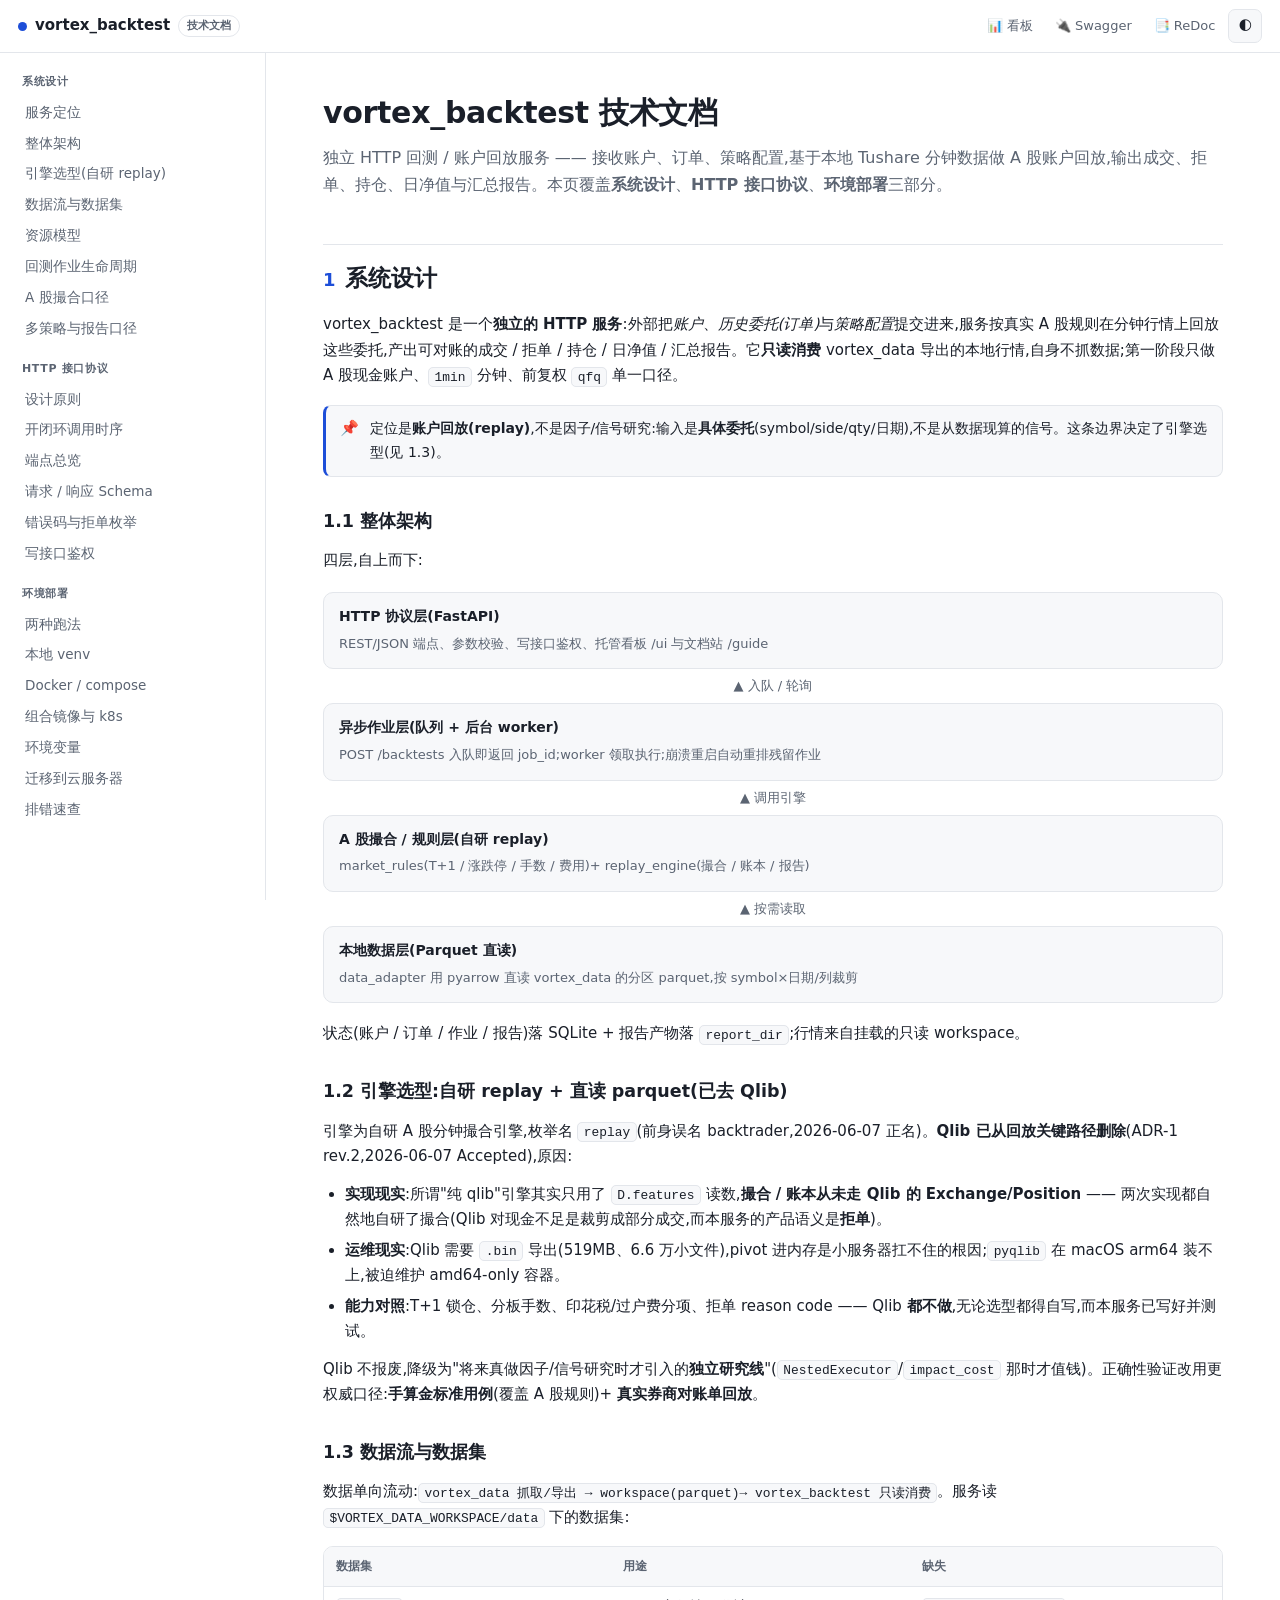
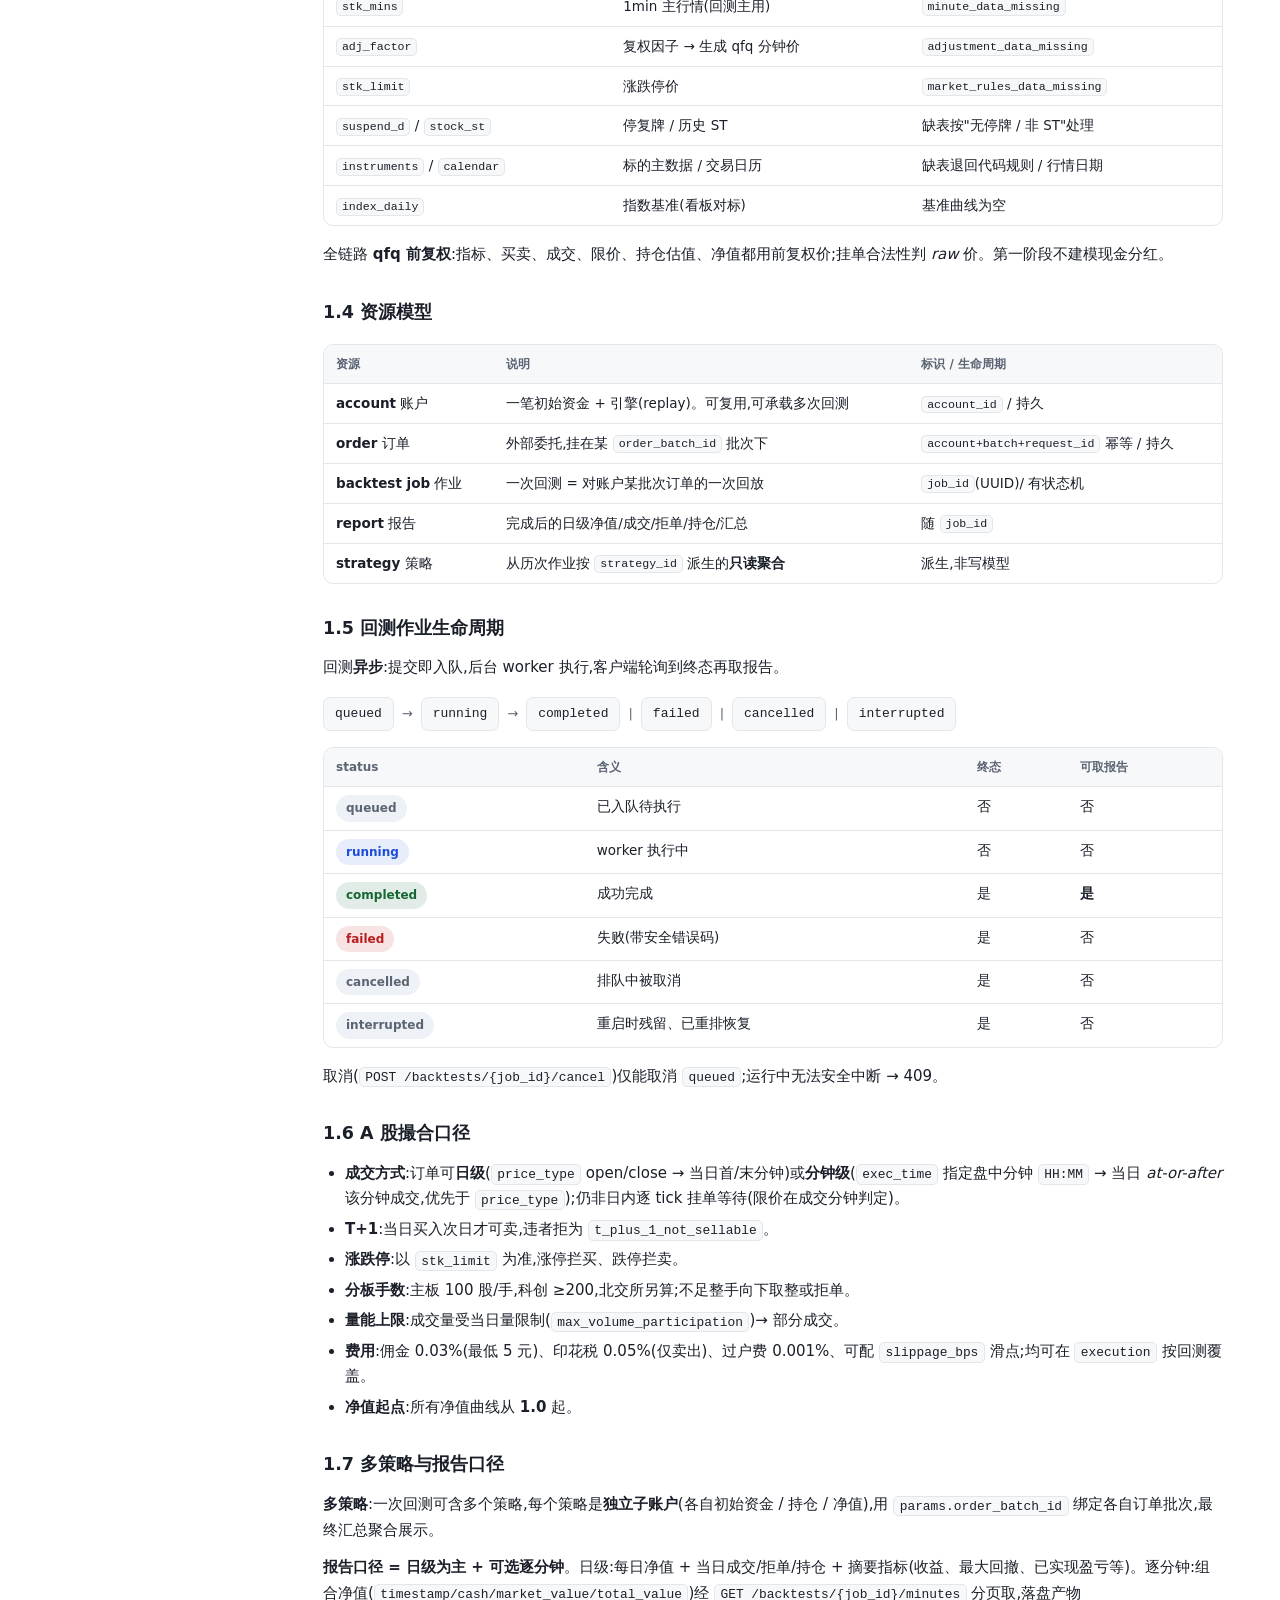
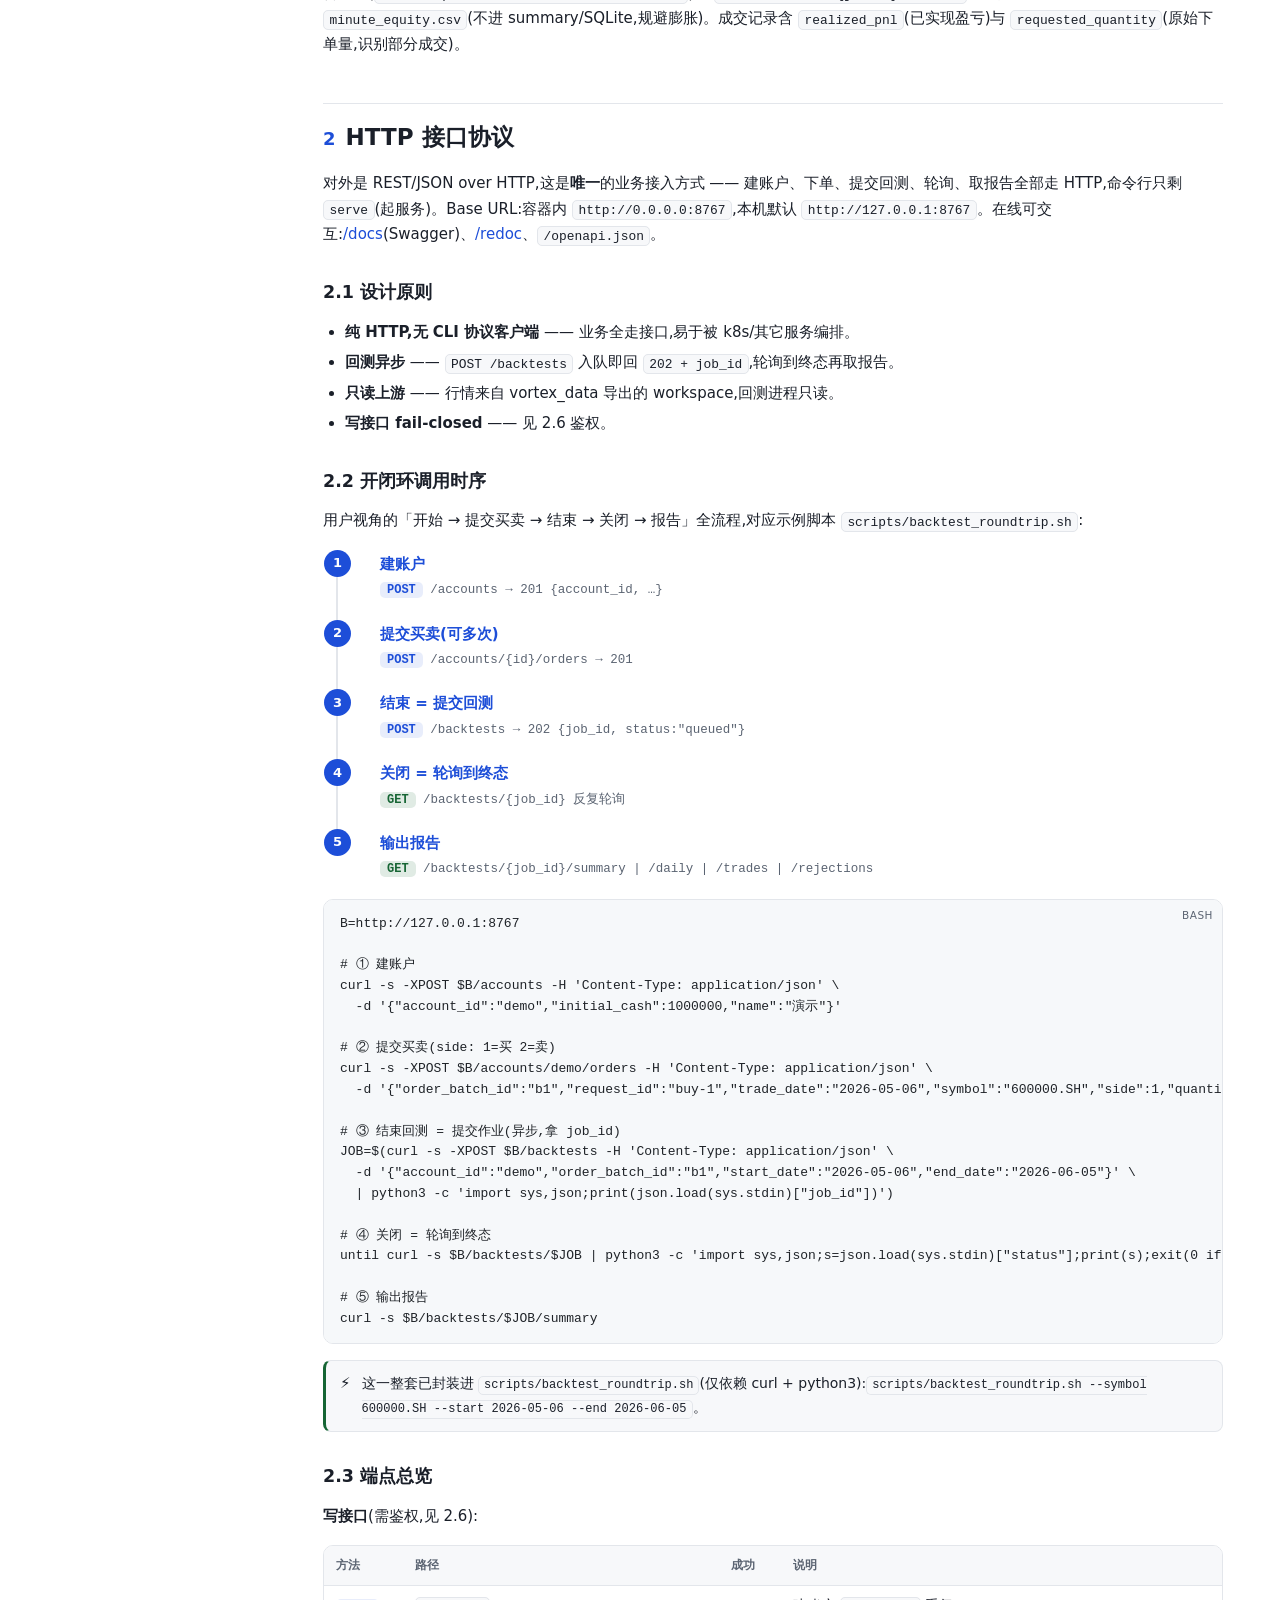
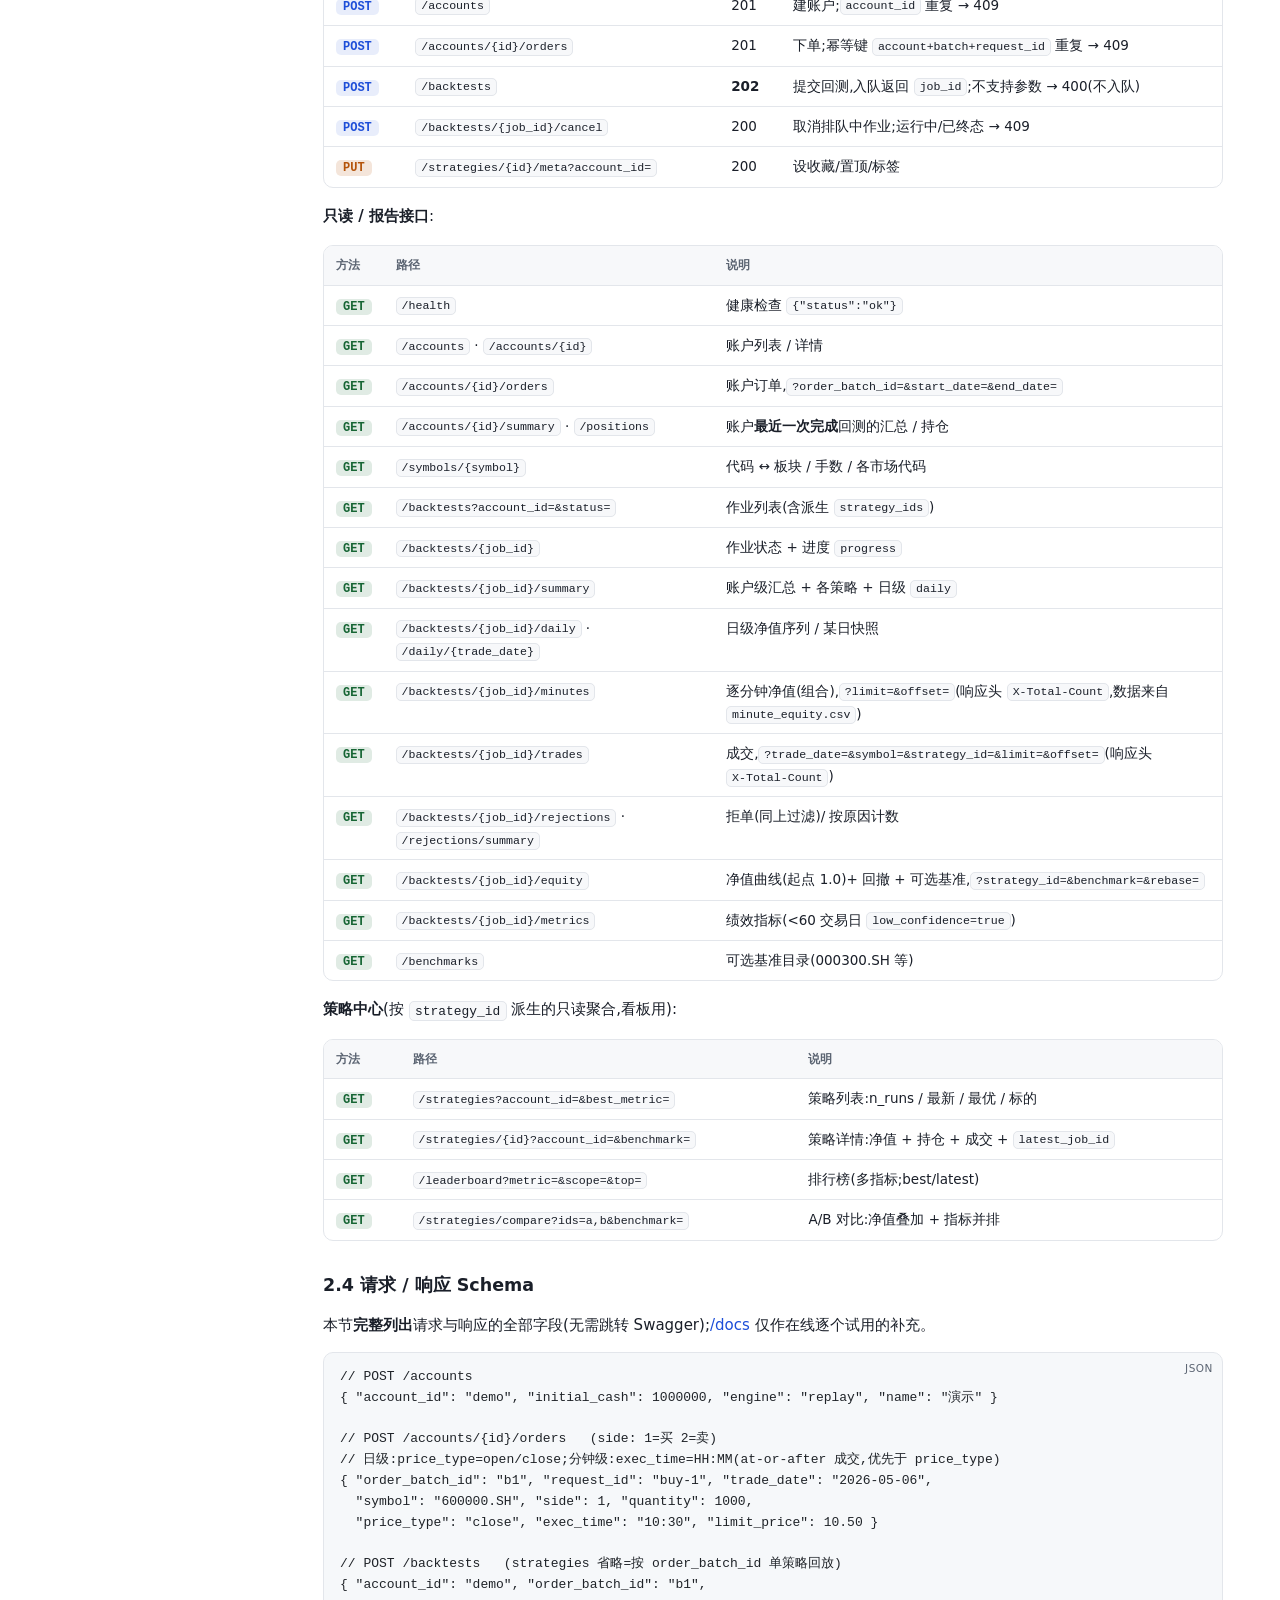
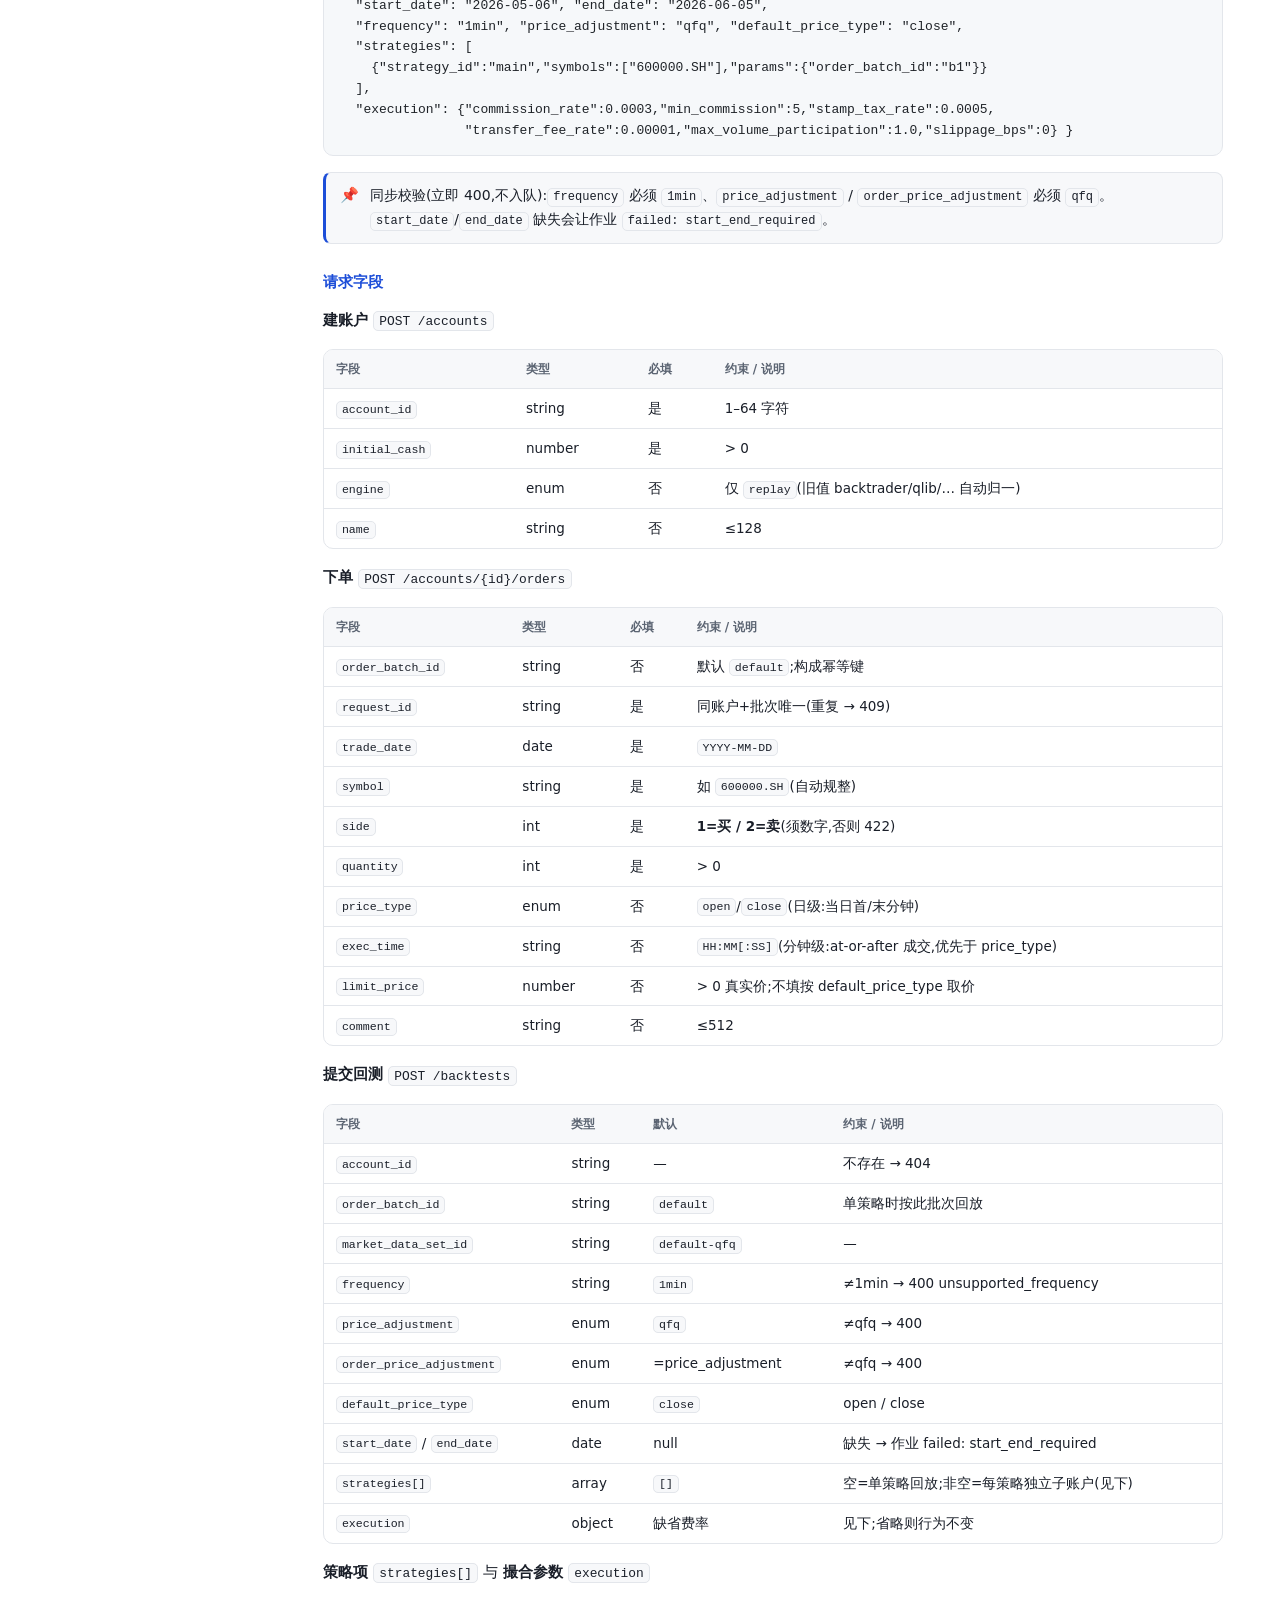
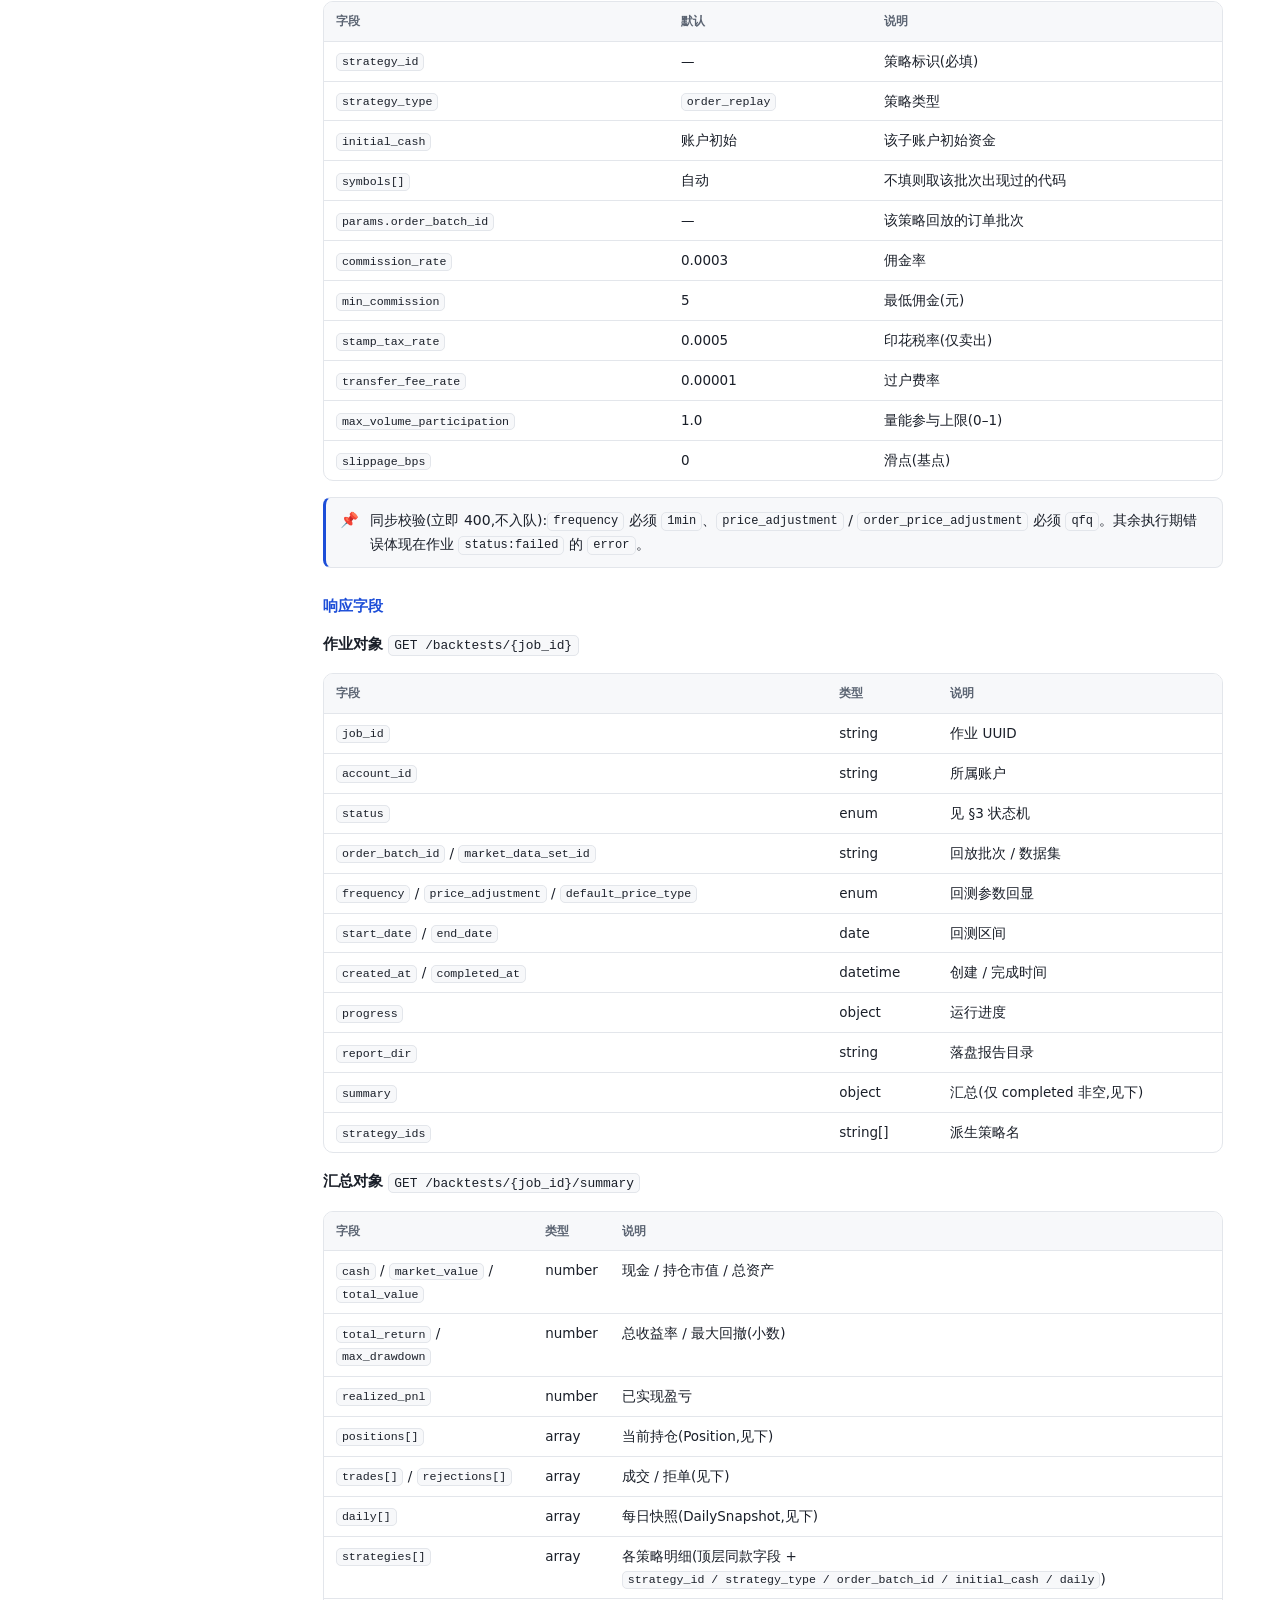
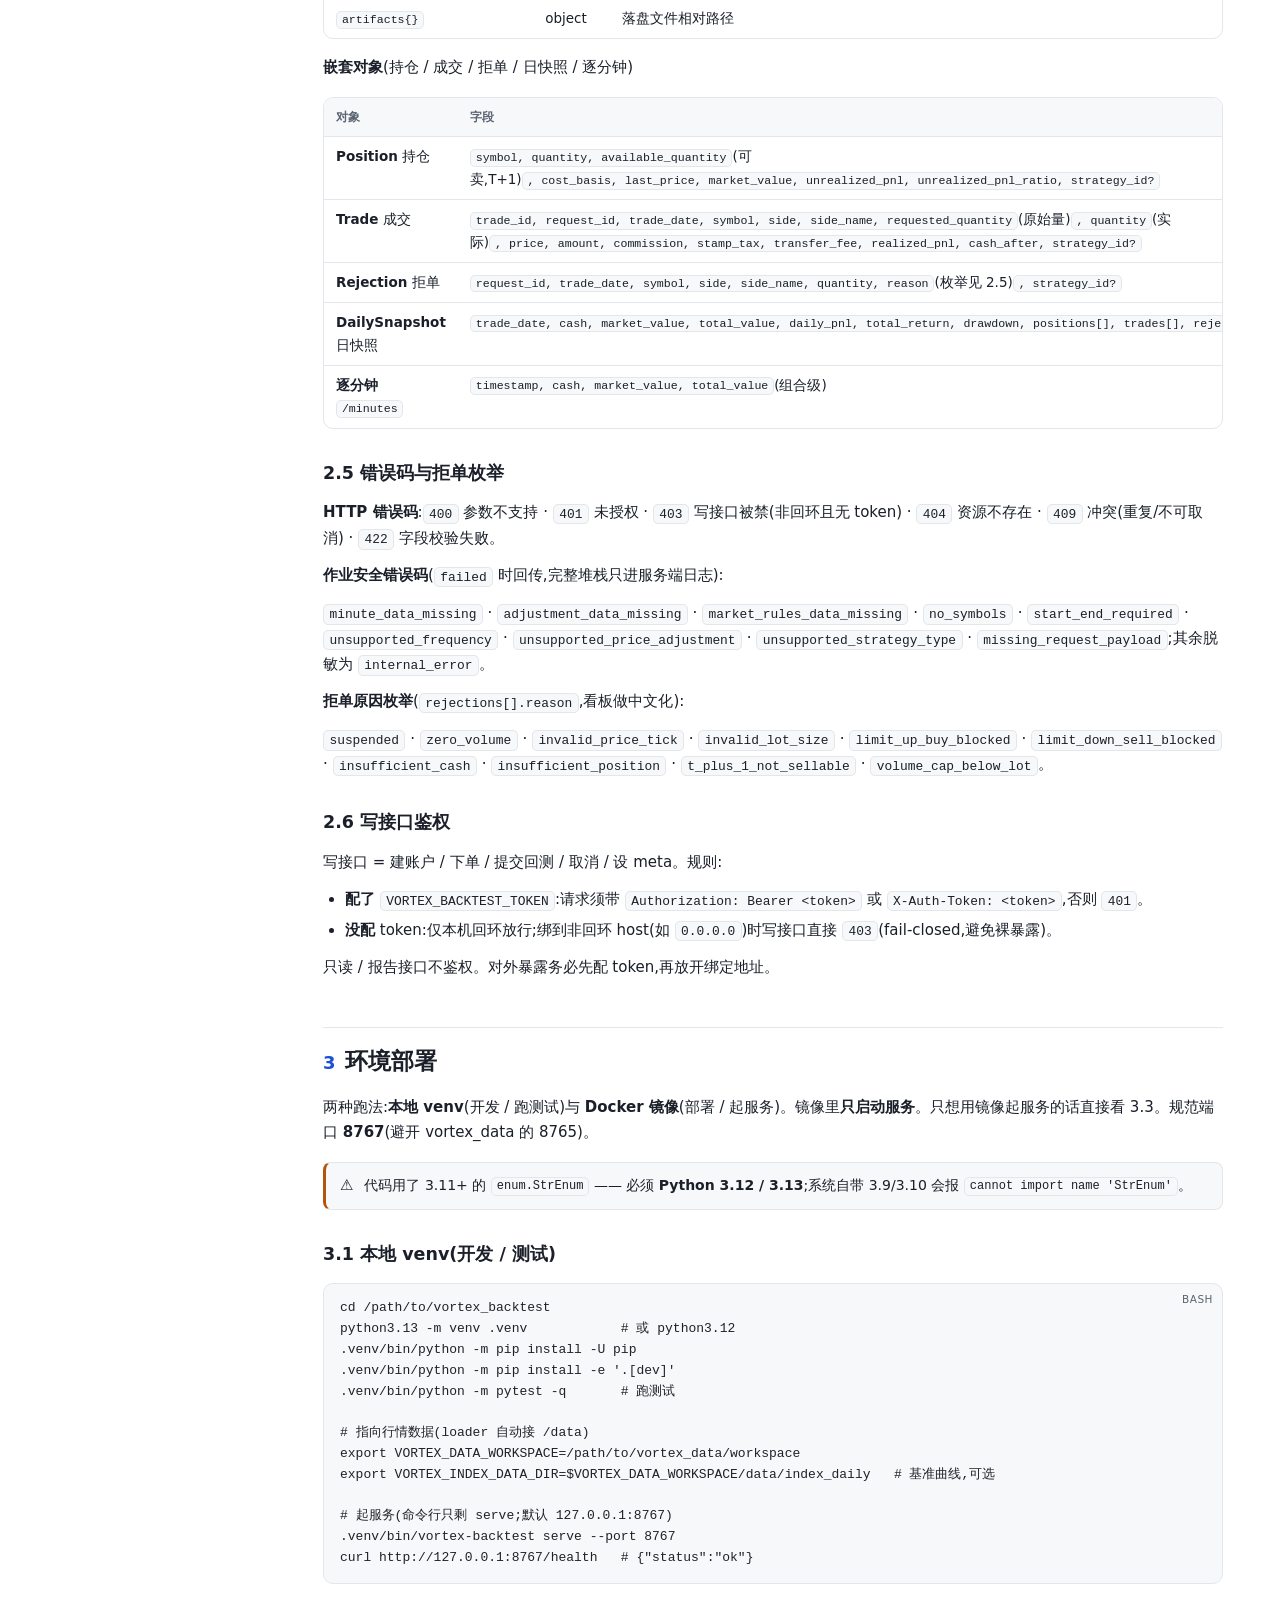
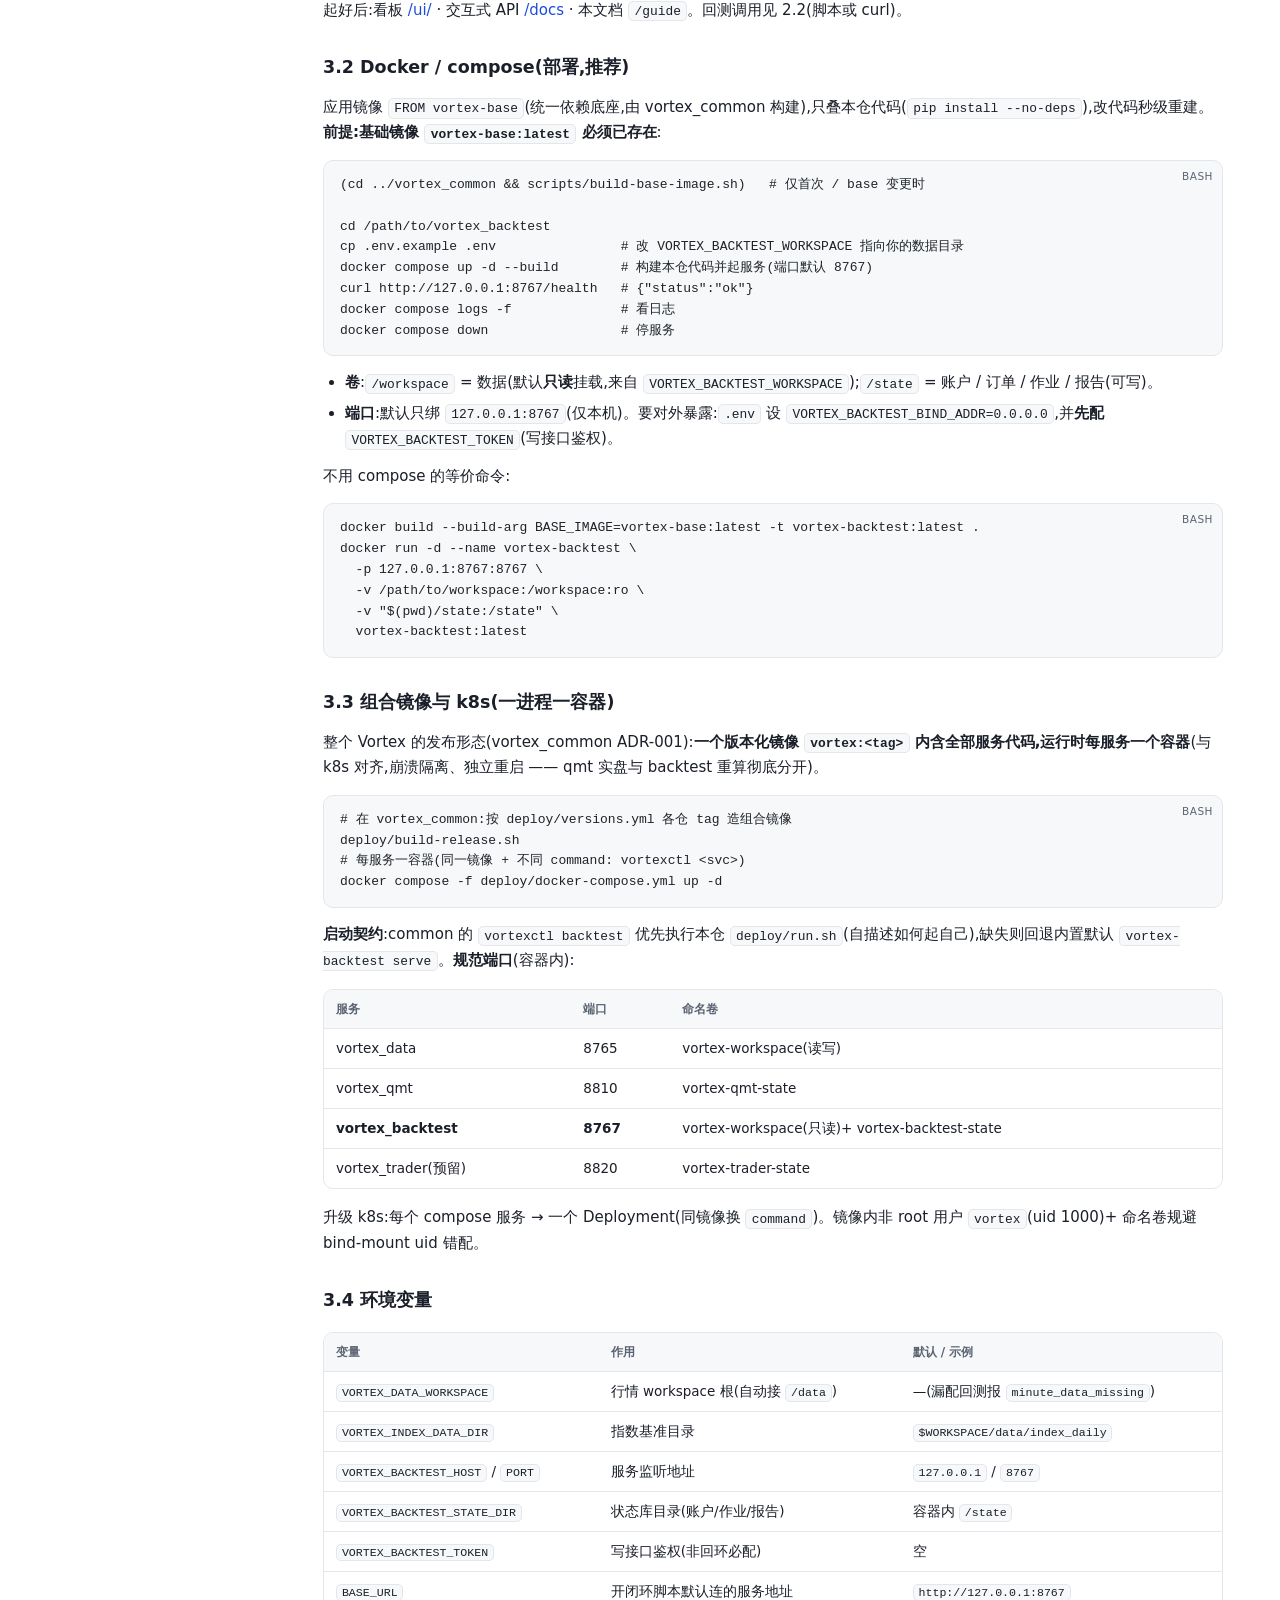
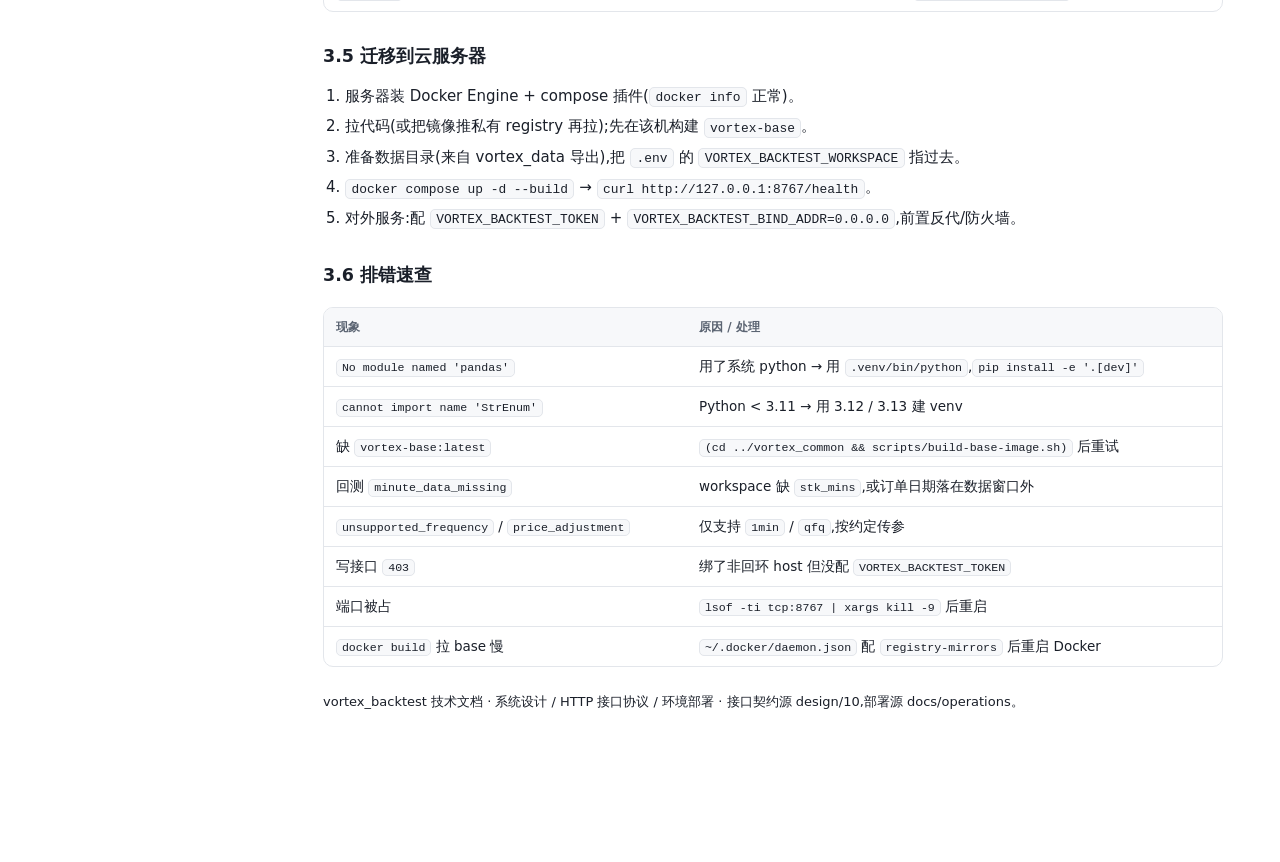
==== commit 392f92c8: "ADR-002: 统一 workspace/state 环境变量 + HTTP 文档站完善 代码变更（ADR-002）： - data_adapter.py: 消除硬编码 macOS 路径 → 读 V" ====
--- a/vortex_backtest/web/guide.html
+++ b/vortex_backtest/web/guide.html
@@ -51,6 +51,7 @@
 .prose h2{font-size:23px;font-weight:650;margin:46px 0 14px;padding-top:14px;border-top:.5px solid var(--border);scroll-margin-top:70px}
 .prose h2 .n{color:var(--accent);font-variant-numeric:tabular-nums;margin-right:10px;font-size:.78em;font-weight:600}
 .prose h3{font-size:17.5px;font-weight:650;margin:30px 0 10px;scroll-margin-top:70px}
+.prose h4{font-size:15px;font-weight:650;margin:26px 0 8px;color:var(--accent)}
 .prose p{margin:12px 0}
 .prose ul,.prose ol{margin:12px 0;padding-left:22px}
 .prose li{margin:5px 0}
@@ -260,7 +261,7 @@
       <section id="design-rules" class="section">
         <h3>1.6 A 股撮合口径</h3>
         <ul>
-          <li><strong>成交方式</strong>:订单为<strong>日级</strong>,按 <code>price_type</code> 在当日首/末分钟成交(非日内逐 tick 触价)。</li>
+          <li><strong>成交方式</strong>:订单可<strong>日级</strong>(<code>price_type</code> open/close → 当日首/末分钟)或<strong>分钟级</strong>(<code>exec_time</code> 指定盘中分钟 <code>HH:MM</code> → 当日 <em>at-or-after</em> 该分钟成交,优先于 <code>price_type</code>);仍非日内逐 tick 挂单等待(限价在成交分钟判定)。</li>
           <li><strong>T+1</strong>:当日买入次日才可卖,违者拒为 <code>t_plus_1_not_sellable</code>。</li>
           <li><strong>涨跌停</strong>:以 <code>stk_limit</code> 为准,涨停拦买、跌停拦卖。</li>
           <li><strong>分板手数</strong>:主板 100 股/手,科创 ≥200,北交所另算;不足整手向下取整或拒单。</li>
@@ -273,7 +274,7 @@
       <section id="design-report" class="section">
         <h3>1.7 多策略与报告口径</h3>
         <p><strong>多策略</strong>:一次回测可含多个策略,每个策略是<strong>独立子账户</strong>(各自初始资金 / 持仓 / 净值),用 <code>params.order_batch_id</code> 绑定各自订单批次,最终汇总聚合展示。</p>
-        <p><strong>报告口径 = 日级</strong>:每日净值 + 当日成交/拒单/持仓 + 摘要指标(收益、最大回撤、已实现盈亏等)。已移除分钟级输出(无 <code>/minutes</code>)。成交记录含 <code>realized_pnl</code>(已实现盈亏)与 <code>requested_quantity</code>(原始下单量,识别部分成交)。</p>
+        <p><strong>报告口径 = 日级为主 + 可选逐分钟</strong>。日级:每日净值 + 当日成交/拒单/持仓 + 摘要指标(收益、最大回撤、已实现盈亏等)。逐分钟:组合净值(<code>timestamp/cash/market_value/total_value</code>)经 <code>GET /backtests/{job_id}/minutes</code> 分页取,落盘产物 <code>minute_equity.csv</code>(不进 summary/SQLite,规避膨胀)。成交记录含 <code>realized_pnl</code>(已实现盈亏)与 <code>requested_quantity</code>(原始下单量,识别部分成交)。</p>
       </section>
       <!-- END:design -->
 
@@ -349,6 +350,7 @@
             <tr><td><span class="method m-get">GET</span></td><td><code>/backtests/{job_id}</code></td><td>作业状态 + 进度 <code>progress</code></td></tr>
             <tr><td><span class="method m-get">GET</span></td><td><code>/backtests/{job_id}/summary</code></td><td>账户级汇总 + 各策略 + 日级 <code>daily</code></td></tr>
             <tr><td><span class="method m-get">GET</span></td><td><code>/backtests/{job_id}/daily</code> · <code>/daily/{trade_date}</code></td><td>日级净值序列 / 某日快照</td></tr>
+            <tr><td><span class="method m-get">GET</span></td><td><code>/backtests/{job_id}/minutes</code></td><td>逐分钟净值(组合),<code>?limit=&amp;offset=</code>(响应头 <code>X-Total-Count</code>,数据来自 <code>minute_equity.csv</code>)</td></tr>
             <tr><td><span class="method m-get">GET</span></td><td><code>/backtests/{job_id}/trades</code></td><td>成交,<code>?trade_date=&amp;symbol=&amp;strategy_id=&amp;limit=&amp;offset=</code>(响应头 <code>X-Total-Count</code>)</td></tr>
             <tr><td><span class="method m-get">GET</span></td><td><code>/backtests/{job_id}/rejections</code> · <code>/rejections/summary</code></td><td>拒单(同上过滤)/ 按原因计数</td></tr>
             <tr><td><span class="method m-get">GET</span></td><td><code>/backtests/{job_id}/equity</code></td><td>净值曲线(起点 1.0)+ 回撤 + 可选基准,<code>?strategy_id=&amp;benchmark=&amp;rebase=</code></td></tr>
@@ -370,13 +372,15 @@
 
       <section id="api-schema" class="section">
         <h3>2.4 请求 / 响应 Schema</h3>
-        <p>关键请求体(完整字段与响应见 <a href="/docs">/docs</a> 的 OpenAPI):</p>
+        <p>本节<strong>完整列出</strong>请求与响应的全部字段(无需跳转 Swagger);<a href="/docs">/docs</a> 仅作在线逐个试用的补充。</p>
         <div class="codewrap"><span class="lang">json</span><pre><code>// POST /accounts
 { "account_id": "demo", "initial_cash": 1000000, "engine": "replay", "name": "演示" }
 
 // POST /accounts/{id}/orders   (side: 1=买 2=卖)
+// 日级:price_type=open/close;分钟级:exec_time=HH:MM(at-or-after 成交,优先于 price_type)
 { "order_batch_id": "b1", "request_id": "buy-1", "trade_date": "2026-05-06",
-  "symbol": "600000.SH", "side": 1, "quantity": 1000, "limit_price": 10.50 }
+  "symbol": "600000.SH", "side": 1, "quantity": 1000,
+  "price_type": "close", "exec_time": "10:30", "limit_price": 10.50 }
 
 // POST /backtests   (strategies 省略=按 order_batch_id 单策略回放)
 { "account_id": "demo", "order_batch_id": "b1",
@@ -388,7 +392,111 @@
   "execution": {"commission_rate":0.0003,"min_commission":5,"stamp_tax_rate":0.0005,
                 "transfer_fee_rate":0.00001,"max_volume_participation":1.0,"slippage_bps":0} }</code></pre></div>
         <div class="callout note"><span class="ic">📌</span><p>同步校验(立即 400,不入队):<code>frequency</code> 必须 <code>1min</code>、<code>price_adjustment</code> / <code>order_price_adjustment</code> 必须 <code>qfq</code>。<code>start_date</code>/<code>end_date</code> 缺失会让作业 <code>failed: start_end_required</code>。</p></div>
-        <p>汇总响应 <code>GET /backtests/{job_id}/summary</code> 顶层:<code>cash / market_value / total_value / total_return / max_drawdown / realized_pnl</code> + <code>positions[] / trades[] / rejections[] / daily[] / strategies[] / artifacts{}</code>。</p>
+        <h4>请求字段</h4>
+        <p><strong>建账户</strong> <code>POST /accounts</code></p>
+        <div class="tablewrap"><table>
+          <thead><tr><th>字段</th><th>类型</th><th>必填</th><th>约束 / 说明</th></tr></thead>
+          <tbody>
+            <tr><td><code>account_id</code></td><td>string</td><td>是</td><td>1–64 字符</td></tr>
+            <tr><td><code>initial_cash</code></td><td>number</td><td>是</td><td>&gt; 0</td></tr>
+            <tr><td><code>engine</code></td><td>enum</td><td>否</td><td>仅 <code>replay</code>(旧值 backtrader/qlib/… 自动归一)</td></tr>
+            <tr><td><code>name</code></td><td>string</td><td>否</td><td>≤128</td></tr>
+          </tbody>
+        </table></div>
+        <p><strong>下单</strong> <code>POST /accounts/{id}/orders</code></p>
+        <div class="tablewrap"><table>
+          <thead><tr><th>字段</th><th>类型</th><th>必填</th><th>约束 / 说明</th></tr></thead>
+          <tbody>
+            <tr><td><code>order_batch_id</code></td><td>string</td><td>否</td><td>默认 <code>default</code>;构成幂等键</td></tr>
+            <tr><td><code>request_id</code></td><td>string</td><td>是</td><td>同账户+批次唯一(重复 → 409)</td></tr>
+            <tr><td><code>trade_date</code></td><td>date</td><td>是</td><td><code>YYYY-MM-DD</code></td></tr>
+            <tr><td><code>symbol</code></td><td>string</td><td>是</td><td>如 <code>600000.SH</code>(自动规整)</td></tr>
+            <tr><td><code>side</code></td><td>int</td><td>是</td><td><strong>1=买 / 2=卖</strong>(须数字,否则 422)</td></tr>
+            <tr><td><code>quantity</code></td><td>int</td><td>是</td><td>&gt; 0</td></tr>
+            <tr><td><code>price_type</code></td><td>enum</td><td>否</td><td><code>open</code>/<code>close</code>(日级:当日首/末分钟)</td></tr>
+            <tr><td><code>exec_time</code></td><td>string</td><td>否</td><td><code>HH:MM[:SS]</code>(分钟级:at-or-after 成交,优先于 price_type)</td></tr>
+            <tr><td><code>limit_price</code></td><td>number</td><td>否</td><td>&gt; 0 真实价;不填按 default_price_type 取价</td></tr>
+            <tr><td><code>comment</code></td><td>string</td><td>否</td><td>≤512</td></tr>
+          </tbody>
+        </table></div>
+        <p><strong>提交回测</strong> <code>POST /backtests</code></p>
+        <div class="tablewrap"><table>
+          <thead><tr><th>字段</th><th>类型</th><th>默认</th><th>约束 / 说明</th></tr></thead>
+          <tbody>
+            <tr><td><code>account_id</code></td><td>string</td><td>—</td><td>不存在 → 404</td></tr>
+            <tr><td><code>order_batch_id</code></td><td>string</td><td><code>default</code></td><td>单策略时按此批次回放</td></tr>
+            <tr><td><code>market_data_set_id</code></td><td>string</td><td><code>default-qfq</code></td><td>—</td></tr>
+            <tr><td><code>frequency</code></td><td>string</td><td><code>1min</code></td><td>≠1min → 400 unsupported_frequency</td></tr>
+            <tr><td><code>price_adjustment</code></td><td>enum</td><td><code>qfq</code></td><td>≠qfq → 400</td></tr>
+            <tr><td><code>order_price_adjustment</code></td><td>enum</td><td>=price_adjustment</td><td>≠qfq → 400</td></tr>
+            <tr><td><code>default_price_type</code></td><td>enum</td><td><code>close</code></td><td>open / close</td></tr>
+            <tr><td><code>start_date</code> / <code>end_date</code></td><td>date</td><td>null</td><td>缺失 → 作业 failed: start_end_required</td></tr>
+            <tr><td><code>strategies[]</code></td><td>array</td><td><code>[]</code></td><td>空=单策略回放;非空=每策略独立子账户(见下)</td></tr>
+            <tr><td><code>execution</code></td><td>object</td><td>缺省费率</td><td>见下;省略则行为不变</td></tr>
+          </tbody>
+        </table></div>
+        <p><strong>策略项</strong> <code>strategies[]</code> 与 <strong>撮合参数</strong> <code>execution</code></p>
+        <div class="tablewrap"><table>
+          <thead><tr><th>字段</th><th>默认</th><th>说明</th></tr></thead>
+          <tbody>
+            <tr><td><code>strategy_id</code></td><td>—</td><td>策略标识(必填)</td></tr>
+            <tr><td><code>strategy_type</code></td><td><code>order_replay</code></td><td>策略类型</td></tr>
+            <tr><td><code>initial_cash</code></td><td>账户初始</td><td>该子账户初始资金</td></tr>
+            <tr><td><code>symbols[]</code></td><td>自动</td><td>不填则取该批次出现过的代码</td></tr>
+            <tr><td><code>params.order_batch_id</code></td><td>—</td><td>该策略回放的订单批次</td></tr>
+            <tr><td><code>commission_rate</code></td><td>0.0003</td><td>佣金率</td></tr>
+            <tr><td><code>min_commission</code></td><td>5</td><td>最低佣金(元)</td></tr>
+            <tr><td><code>stamp_tax_rate</code></td><td>0.0005</td><td>印花税率(仅卖出)</td></tr>
+            <tr><td><code>transfer_fee_rate</code></td><td>0.00001</td><td>过户费率</td></tr>
+            <tr><td><code>max_volume_participation</code></td><td>1.0</td><td>量能参与上限(0–1)</td></tr>
+            <tr><td><code>slippage_bps</code></td><td>0</td><td>滑点(基点)</td></tr>
+          </tbody>
+        </table></div>
+        <div class="callout note"><span class="ic">📌</span><p>同步校验(立即 400,不入队):<code>frequency</code> 必须 <code>1min</code>、<code>price_adjustment</code> / <code>order_price_adjustment</code> 必须 <code>qfq</code>。其余执行期错误体现在作业 <code>status:failed</code> 的 <code>error</code>。</p></div>
+
+        <h4>响应字段</h4>
+        <p><strong>作业对象</strong> <code>GET /backtests/{job_id}</code></p>
+        <div class="tablewrap"><table>
+          <thead><tr><th>字段</th><th>类型</th><th>说明</th></tr></thead>
+          <tbody>
+            <tr><td><code>job_id</code></td><td>string</td><td>作业 UUID</td></tr>
+            <tr><td><code>account_id</code></td><td>string</td><td>所属账户</td></tr>
+            <tr><td><code>status</code></td><td>enum</td><td>见 §3 状态机</td></tr>
+            <tr><td><code>order_batch_id</code> / <code>market_data_set_id</code></td><td>string</td><td>回放批次 / 数据集</td></tr>
+            <tr><td><code>frequency</code> / <code>price_adjustment</code> / <code>default_price_type</code></td><td>enum</td><td>回测参数回显</td></tr>
+            <tr><td><code>start_date</code> / <code>end_date</code></td><td>date</td><td>回测区间</td></tr>
+            <tr><td><code>created_at</code> / <code>completed_at</code></td><td>datetime</td><td>创建 / 完成时间</td></tr>
+            <tr><td><code>progress</code></td><td>object</td><td>运行进度</td></tr>
+            <tr><td><code>report_dir</code></td><td>string</td><td>落盘报告目录</td></tr>
+            <tr><td><code>summary</code></td><td>object</td><td>汇总(仅 completed 非空,见下)</td></tr>
+            <tr><td><code>strategy_ids</code></td><td>string[]</td><td>派生策略名</td></tr>
+          </tbody>
+        </table></div>
+        <p><strong>汇总对象</strong> <code>GET /backtests/{job_id}/summary</code></p>
+        <div class="tablewrap"><table>
+          <thead><tr><th>字段</th><th>类型</th><th>说明</th></tr></thead>
+          <tbody>
+            <tr><td><code>cash</code> / <code>market_value</code> / <code>total_value</code></td><td>number</td><td>现金 / 持仓市值 / 总资产</td></tr>
+            <tr><td><code>total_return</code> / <code>max_drawdown</code></td><td>number</td><td>总收益率 / 最大回撤(小数)</td></tr>
+            <tr><td><code>realized_pnl</code></td><td>number</td><td>已实现盈亏</td></tr>
+            <tr><td><code>positions[]</code></td><td>array</td><td>当前持仓(Position,见下)</td></tr>
+            <tr><td><code>trades[]</code> / <code>rejections[]</code></td><td>array</td><td>成交 / 拒单(见下)</td></tr>
+            <tr><td><code>daily[]</code></td><td>array</td><td>每日快照(DailySnapshot,见下)</td></tr>
+            <tr><td><code>strategies[]</code></td><td>array</td><td>各策略明细(顶层同款字段 + <code>strategy_id / strategy_type / order_batch_id / initial_cash / daily</code>)</td></tr>
+            <tr><td><code>artifacts{}</code></td><td>object</td><td>落盘文件相对路径</td></tr>
+          </tbody>
+        </table></div>
+        <p><strong>嵌套对象</strong>(持仓 / 成交 / 拒单 / 日快照 / 逐分钟)</p>
+        <div class="tablewrap"><table>
+          <thead><tr><th>对象</th><th>字段</th></tr></thead>
+          <tbody>
+            <tr><td><strong>Position</strong> 持仓</td><td><code>symbol, quantity, available_quantity</code>(可卖,T+1)<code>, cost_basis, last_price, market_value, unrealized_pnl, unrealized_pnl_ratio, strategy_id?</code></td></tr>
+            <tr><td><strong>Trade</strong> 成交</td><td><code>trade_id, request_id, trade_date, symbol, side, side_name, requested_quantity</code>(原始量)<code>, quantity</code>(实际)<code>, price, amount, commission, stamp_tax, transfer_fee, realized_pnl, cash_after, strategy_id?</code></td></tr>
+            <tr><td><strong>Rejection</strong> 拒单</td><td><code>request_id, trade_date, symbol, side, side_name, quantity, reason</code>(枚举见 2.5)<code>, strategy_id?</code></td></tr>
+            <tr><td><strong>DailySnapshot</strong> 日快照</td><td><code>trade_date, cash, market_value, total_value, daily_pnl, total_return, drawdown, positions[], trades[], rejections[], strategy_id?</code></td></tr>
+            <tr><td><strong>逐分钟</strong> <code>/minutes</code></td><td><code>timestamp, cash, market_value, total_value</code>(组合级)</td></tr>
+          </tbody>
+        </table></div>
       </section>
 
       <section id="api-errors" class="section">
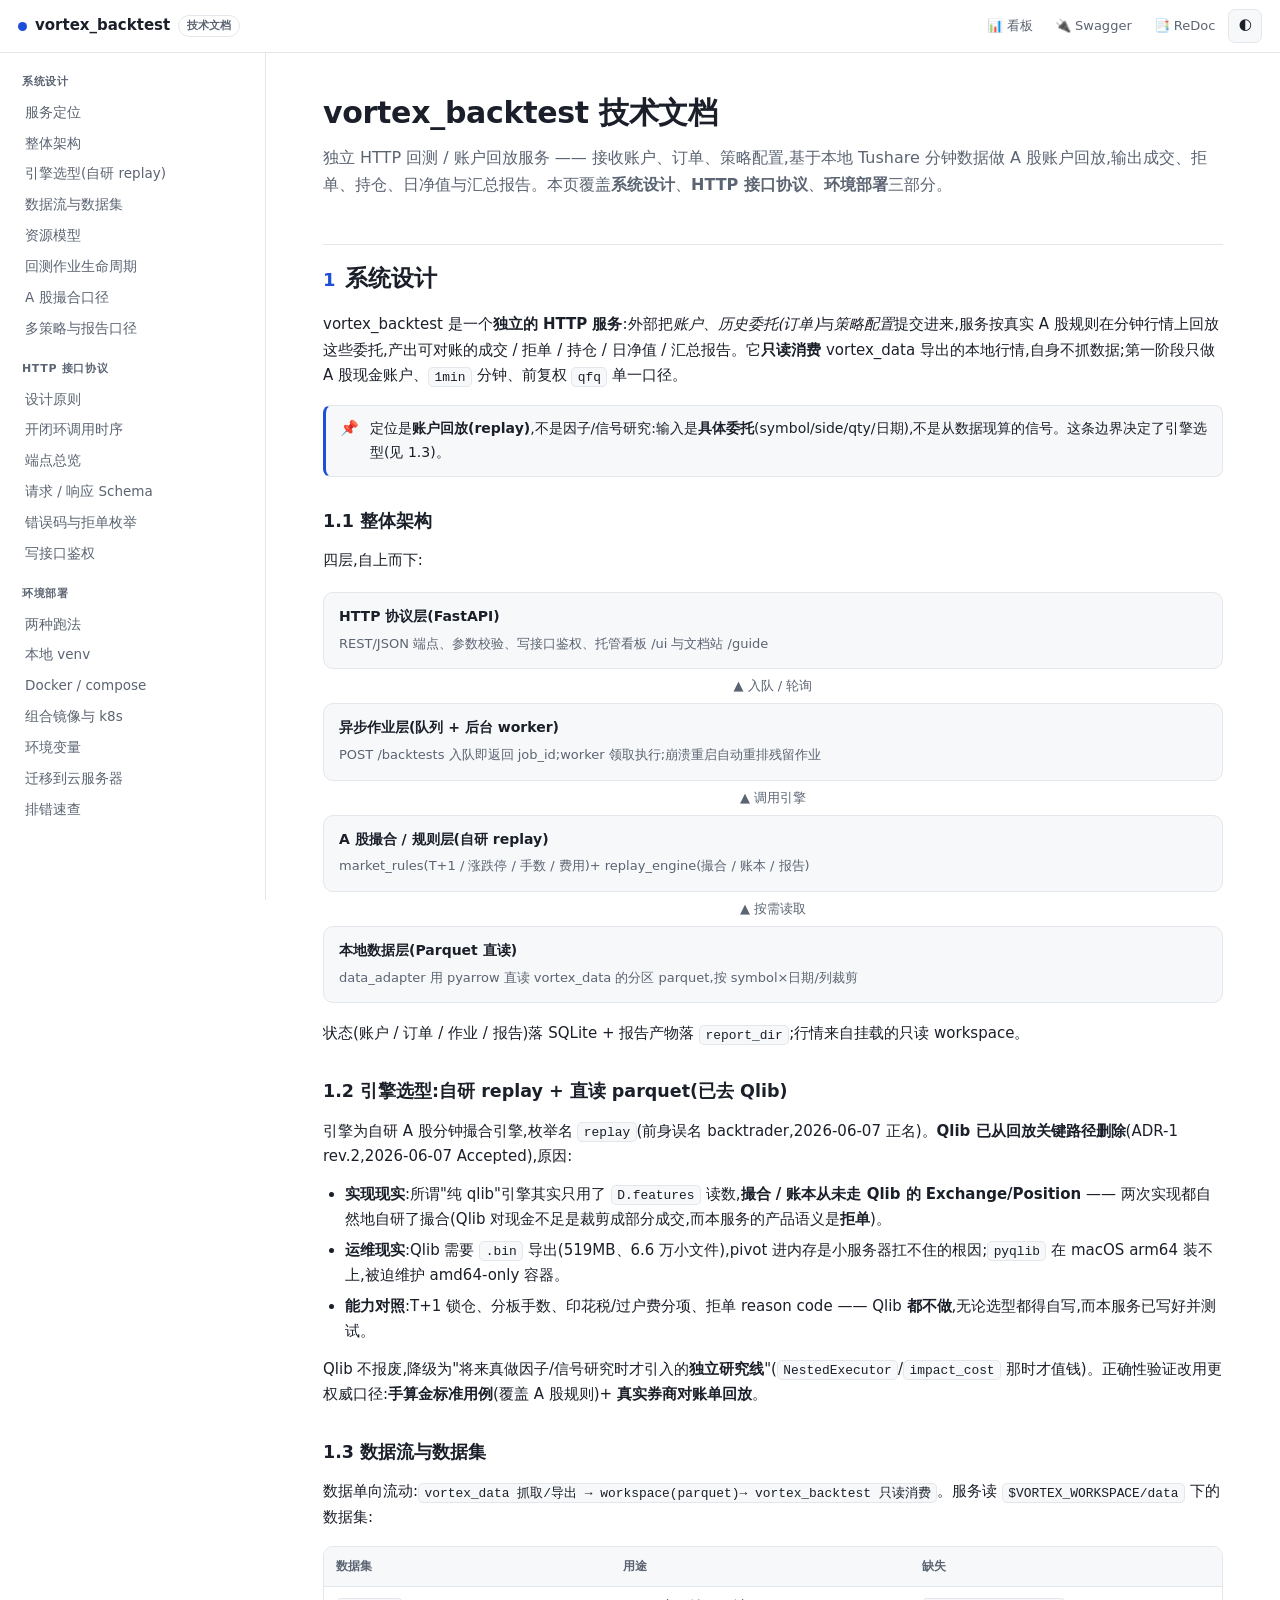
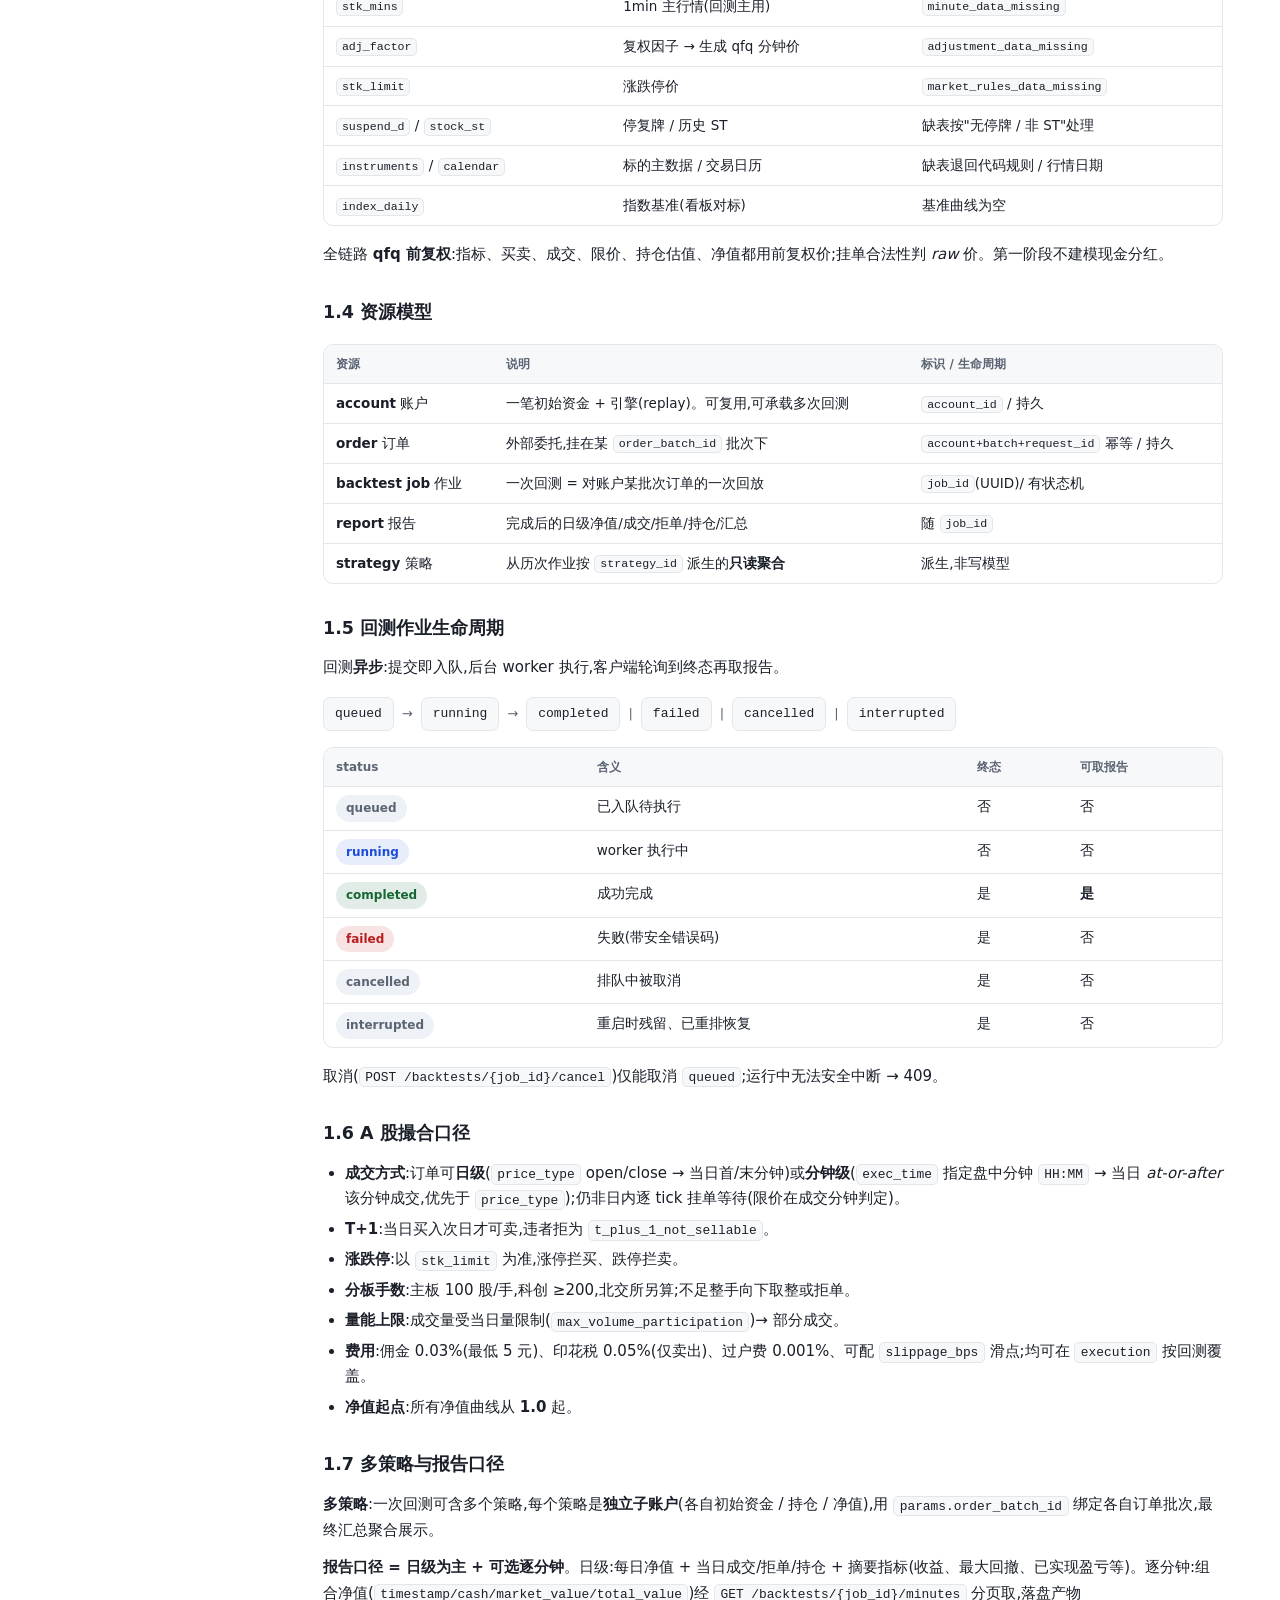
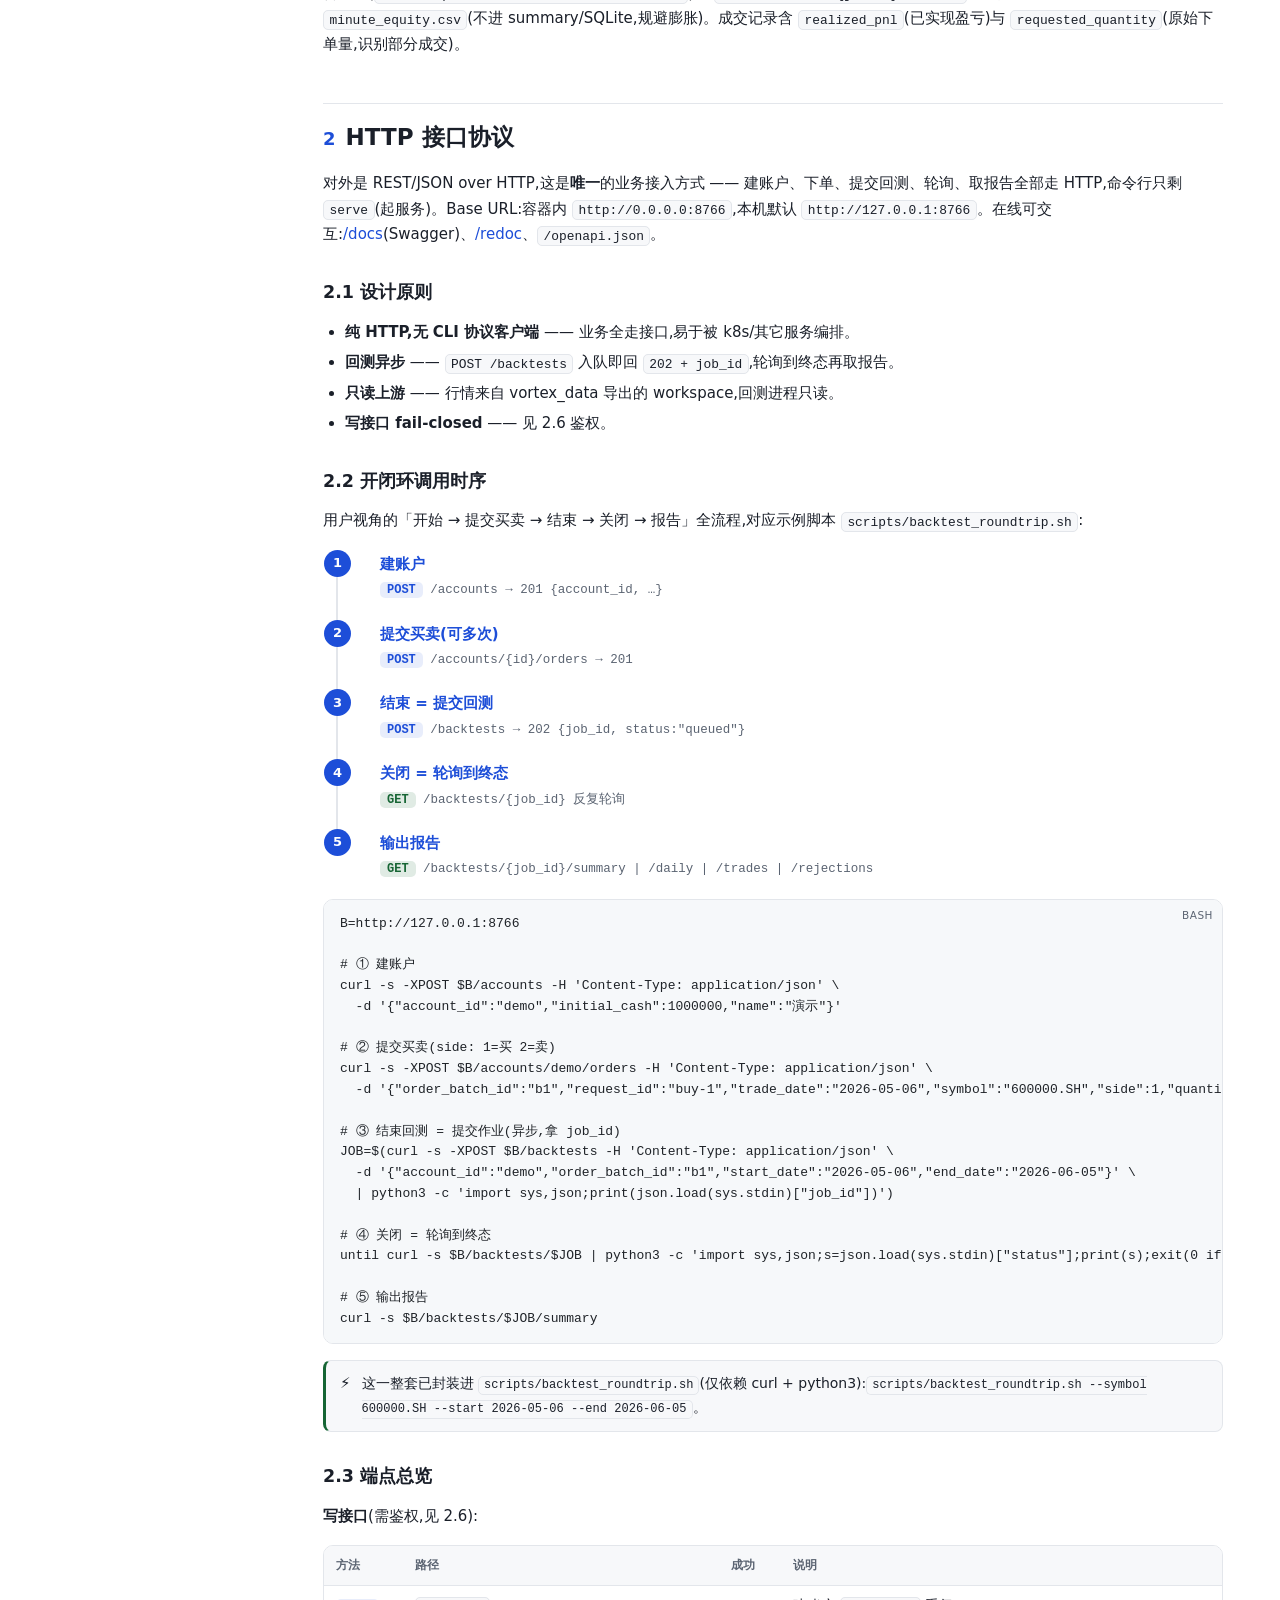
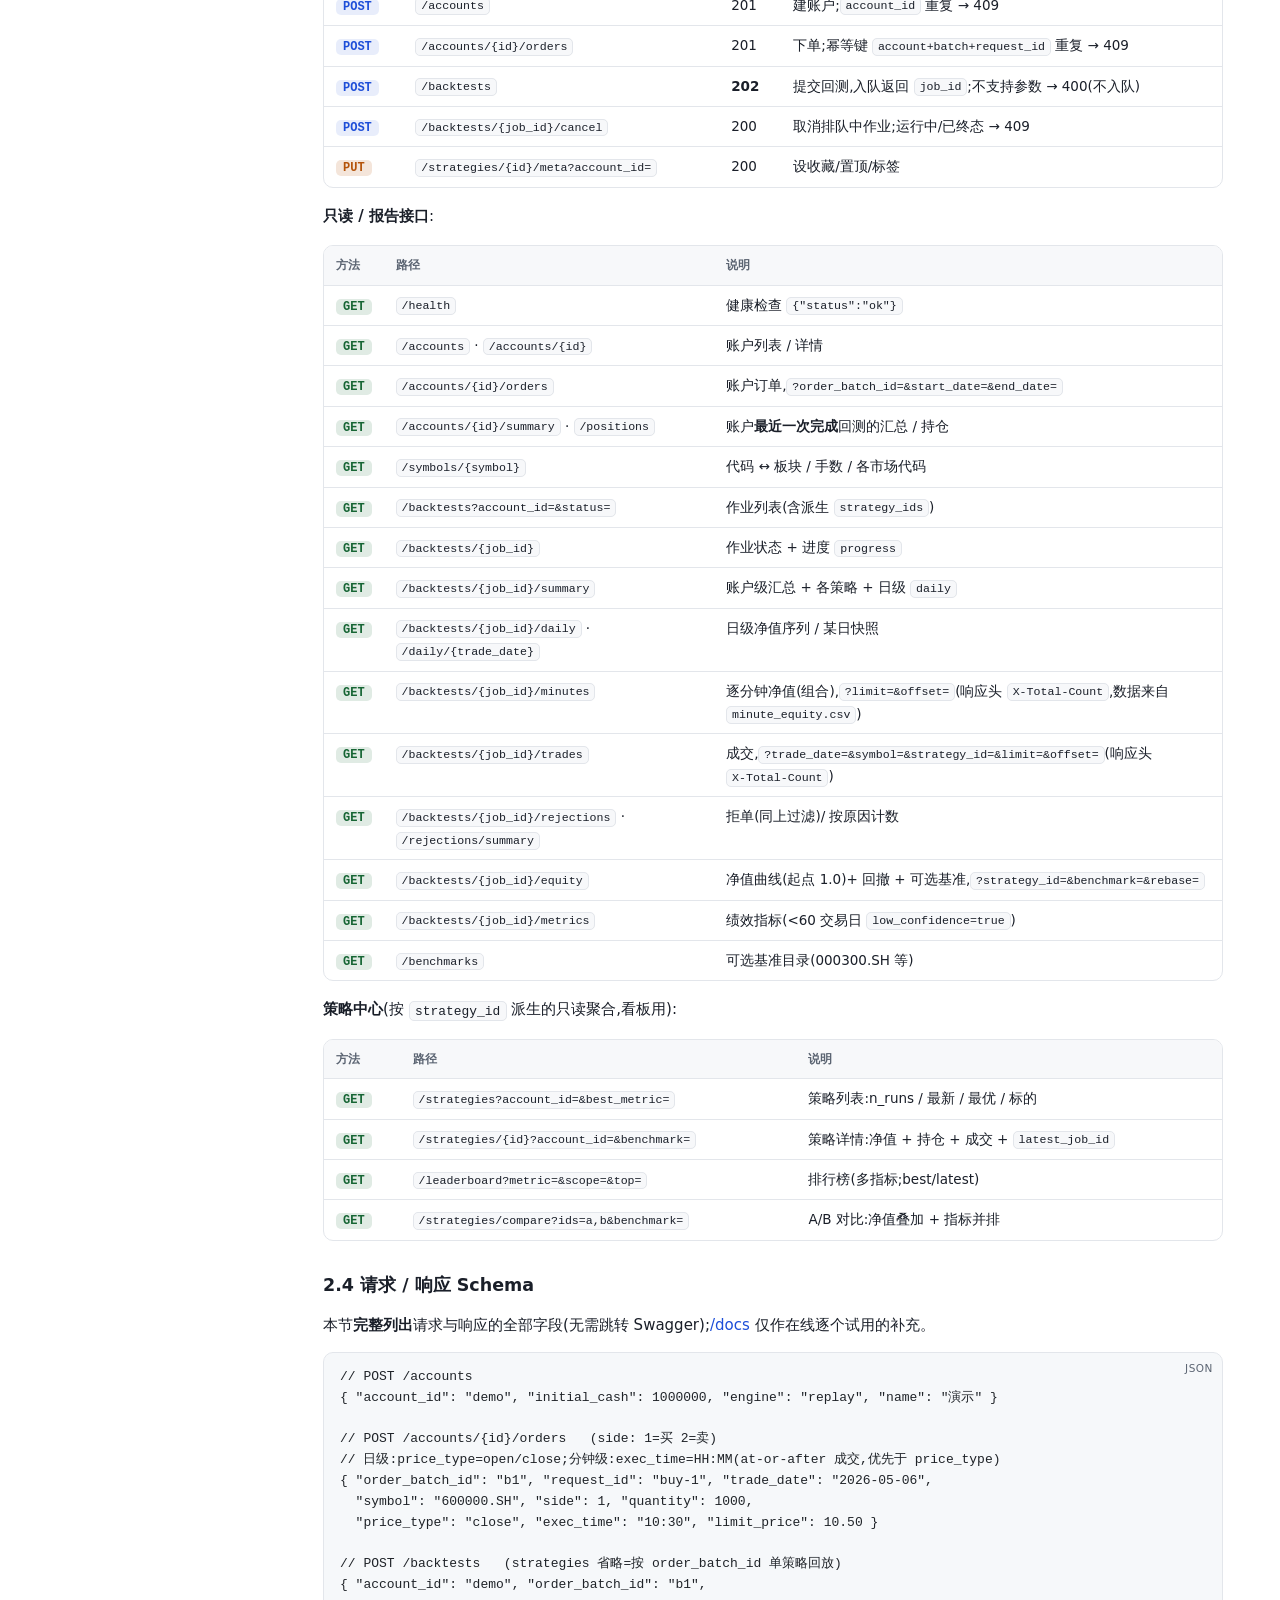
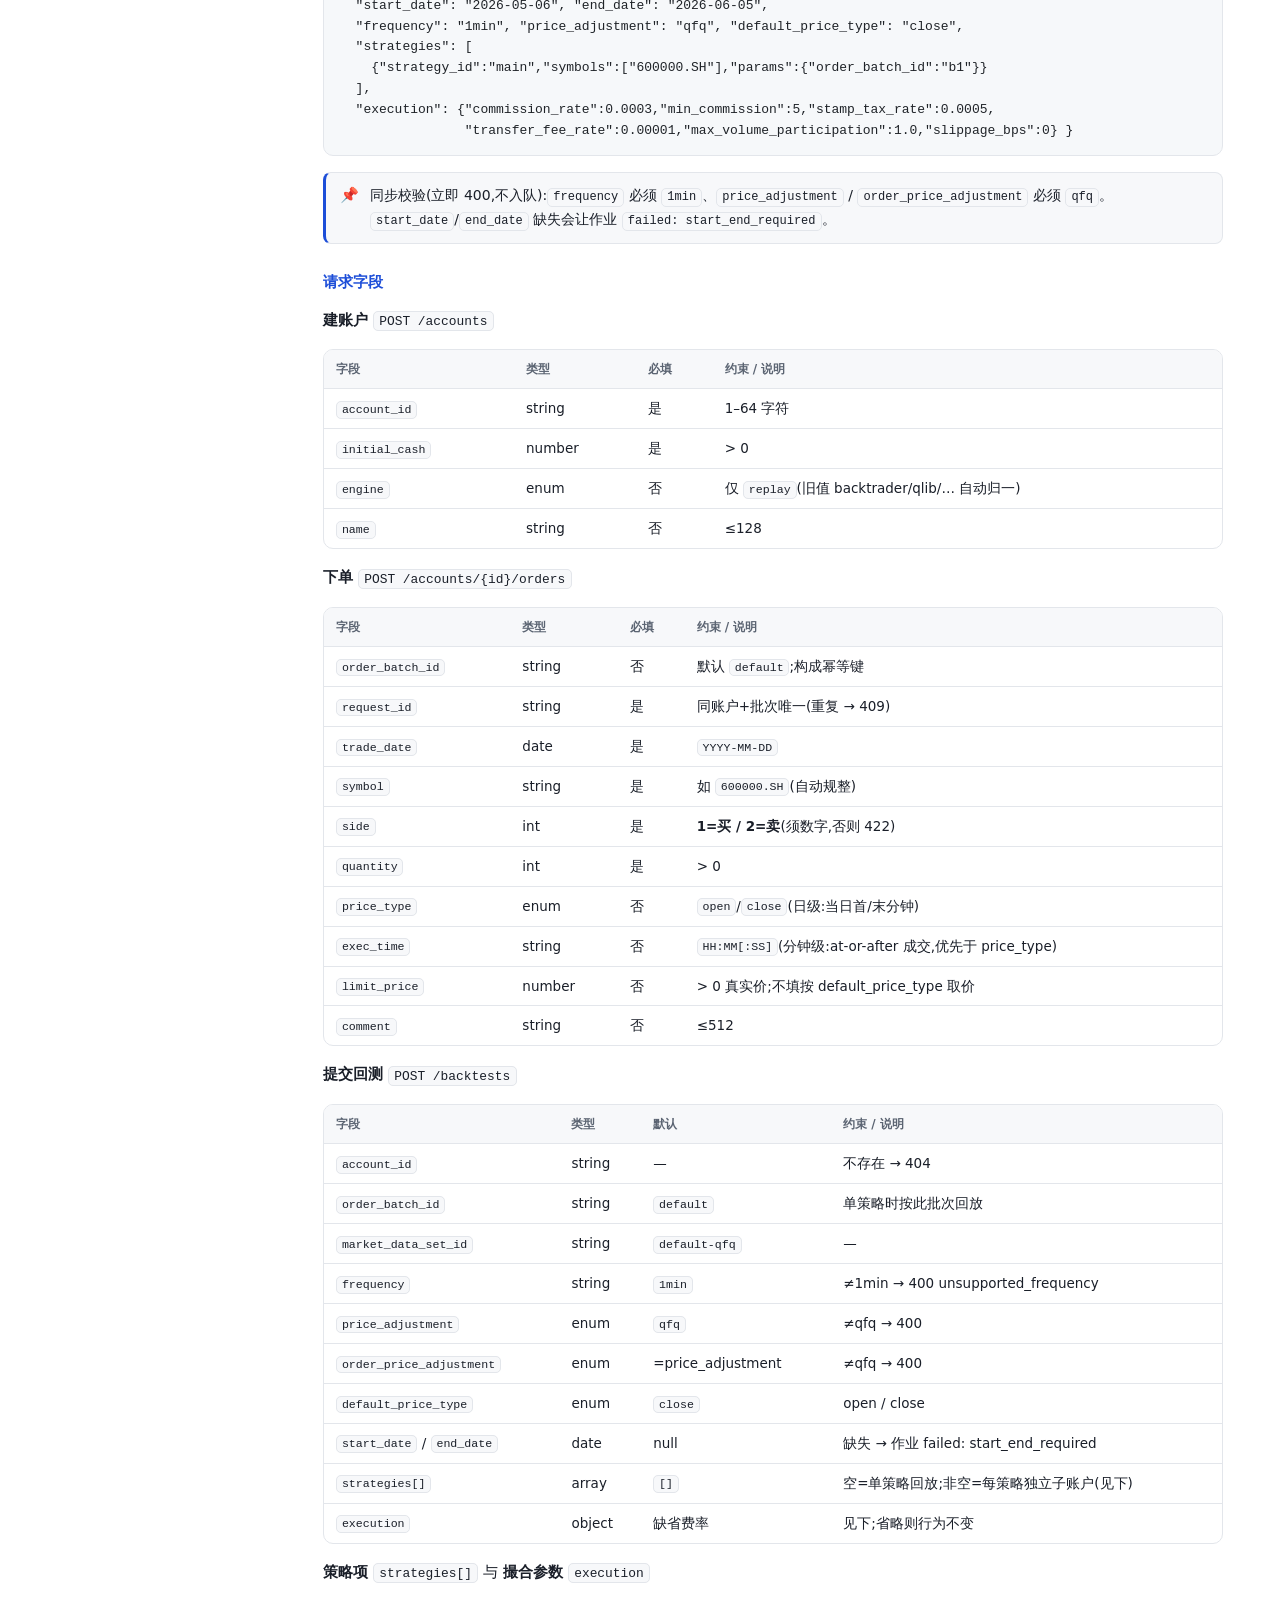
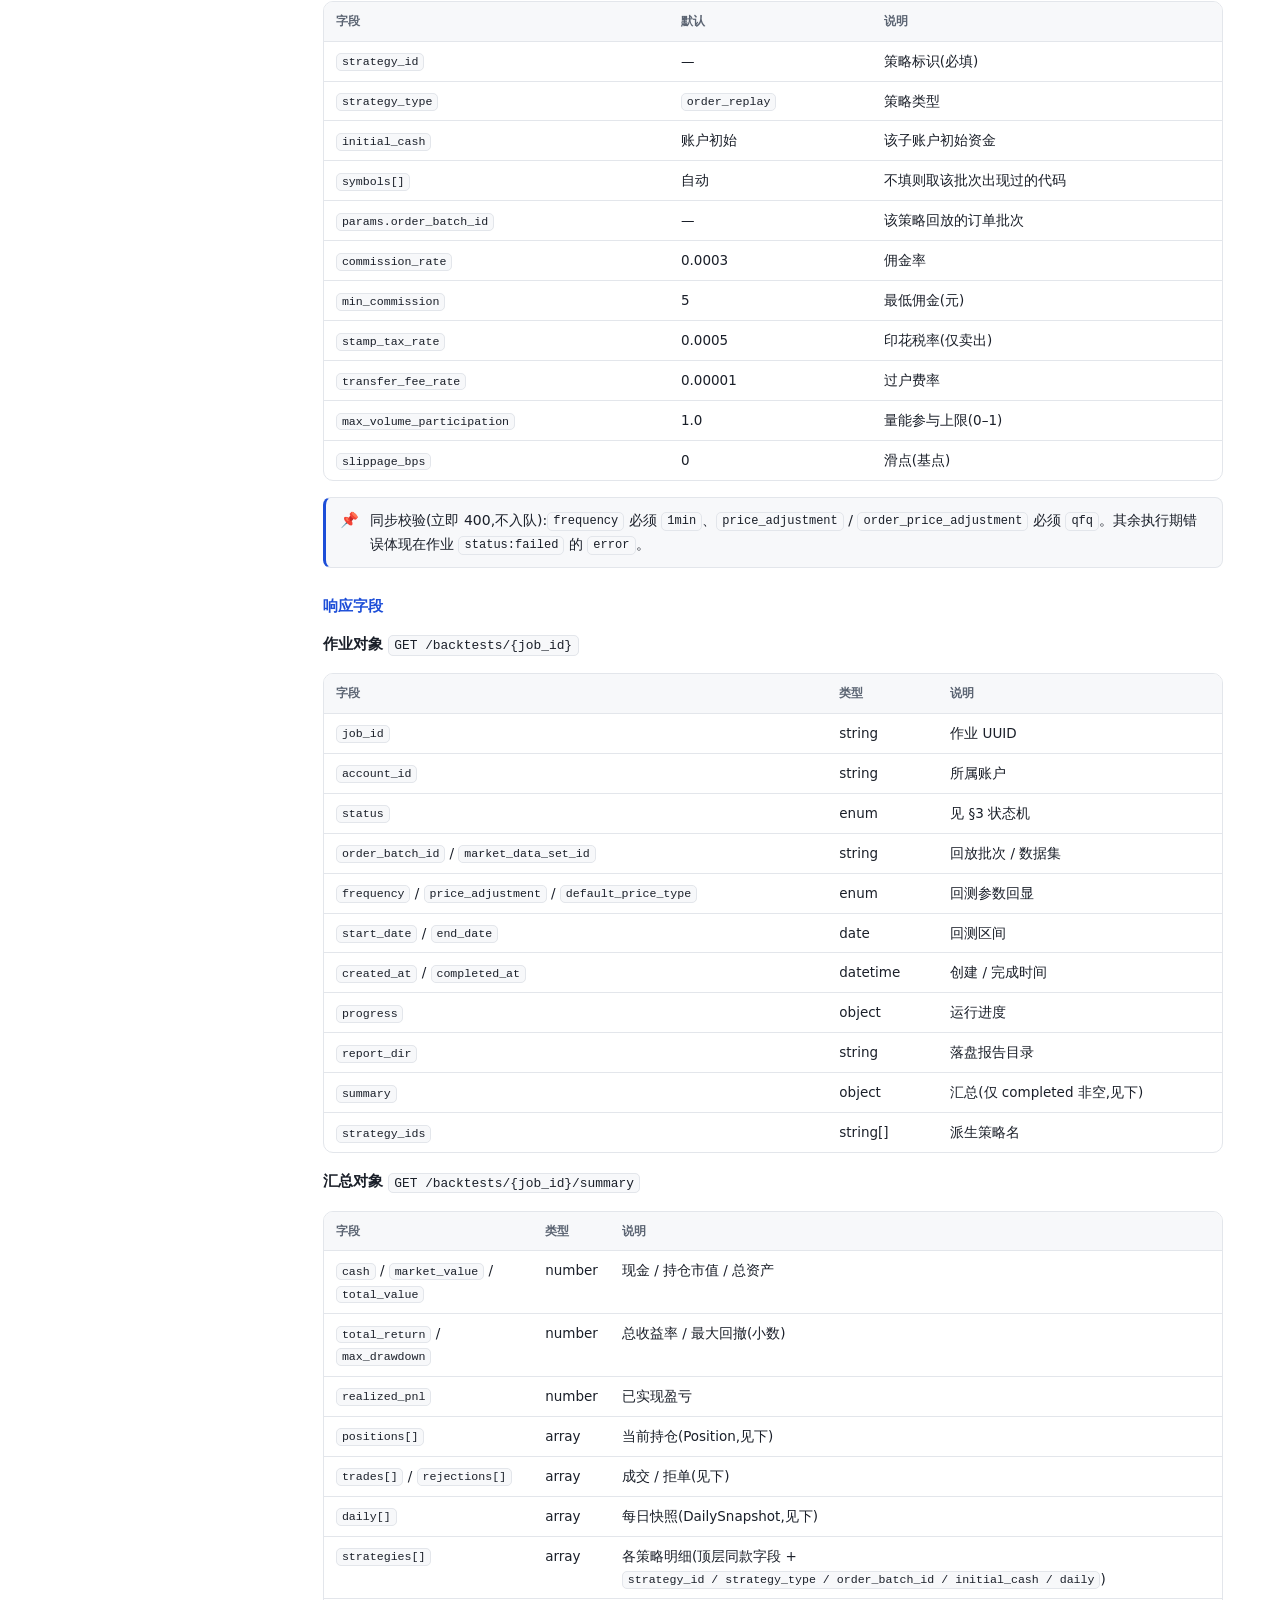
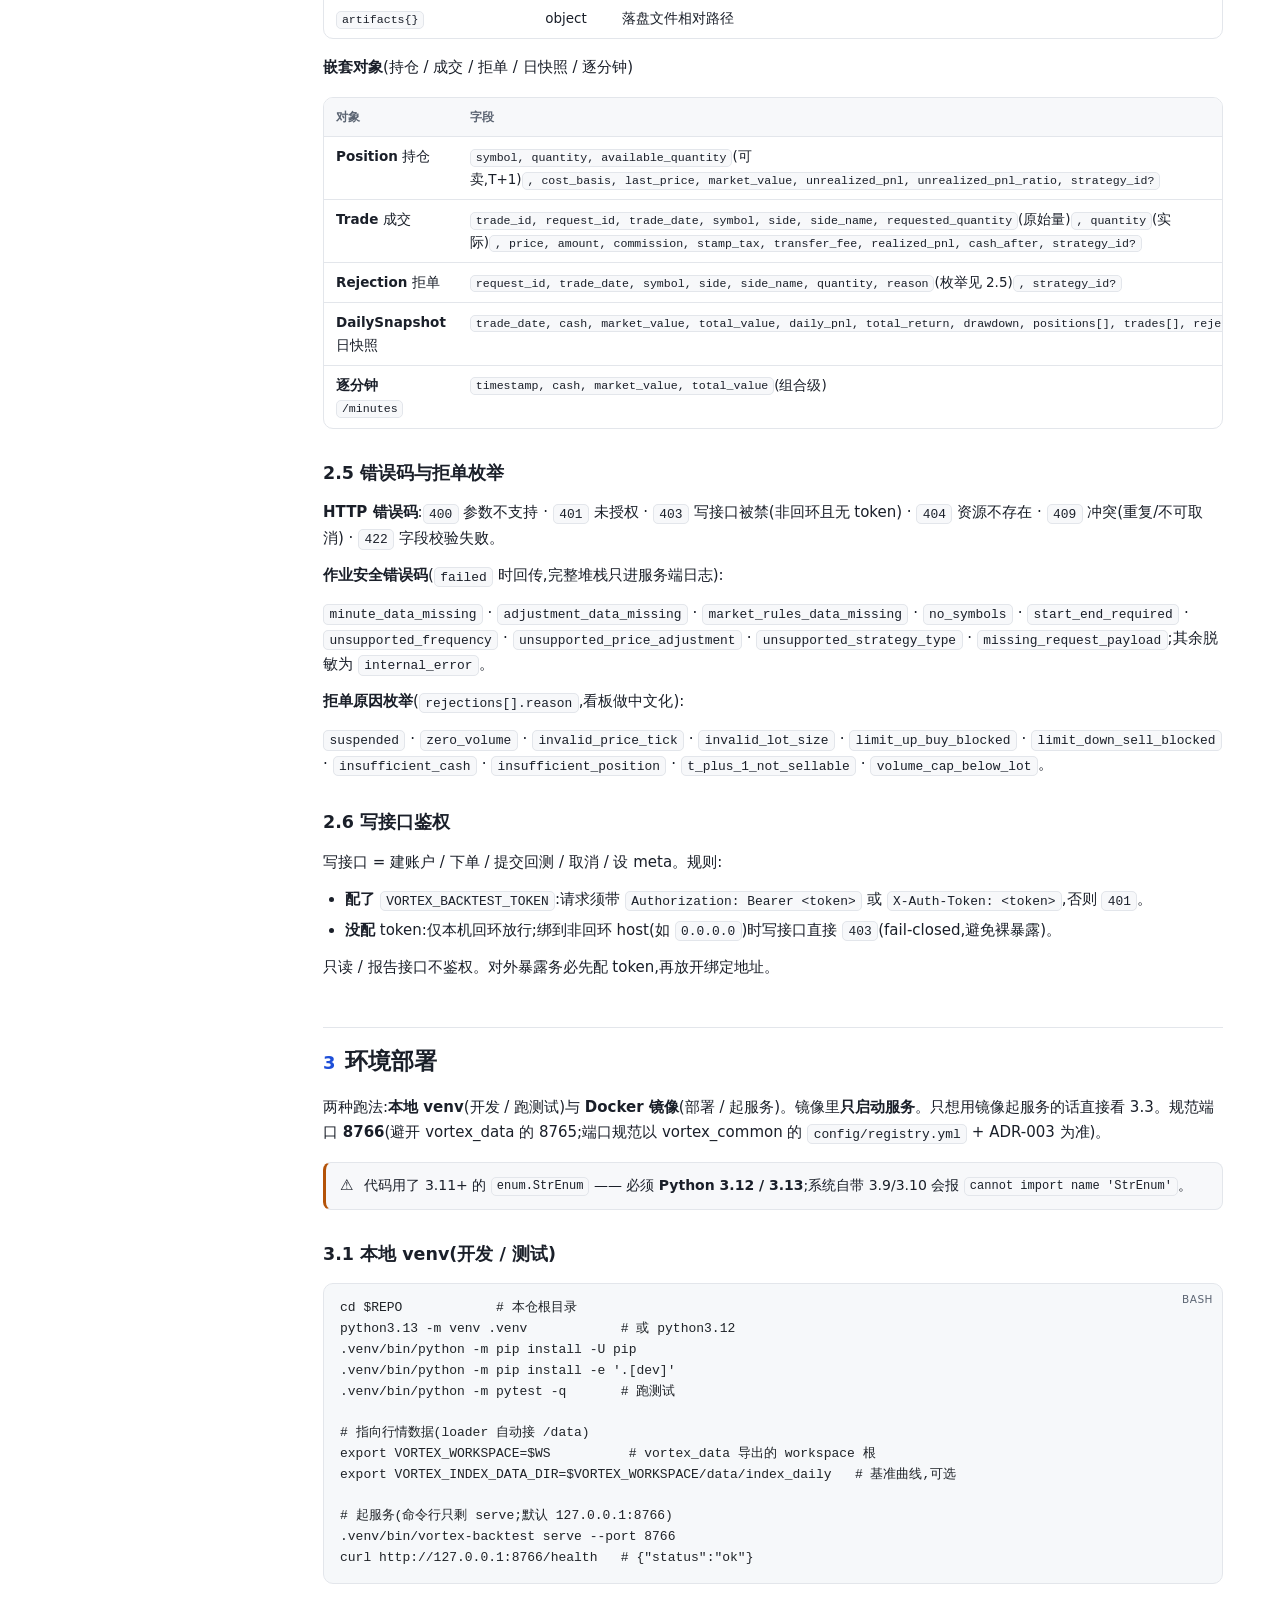
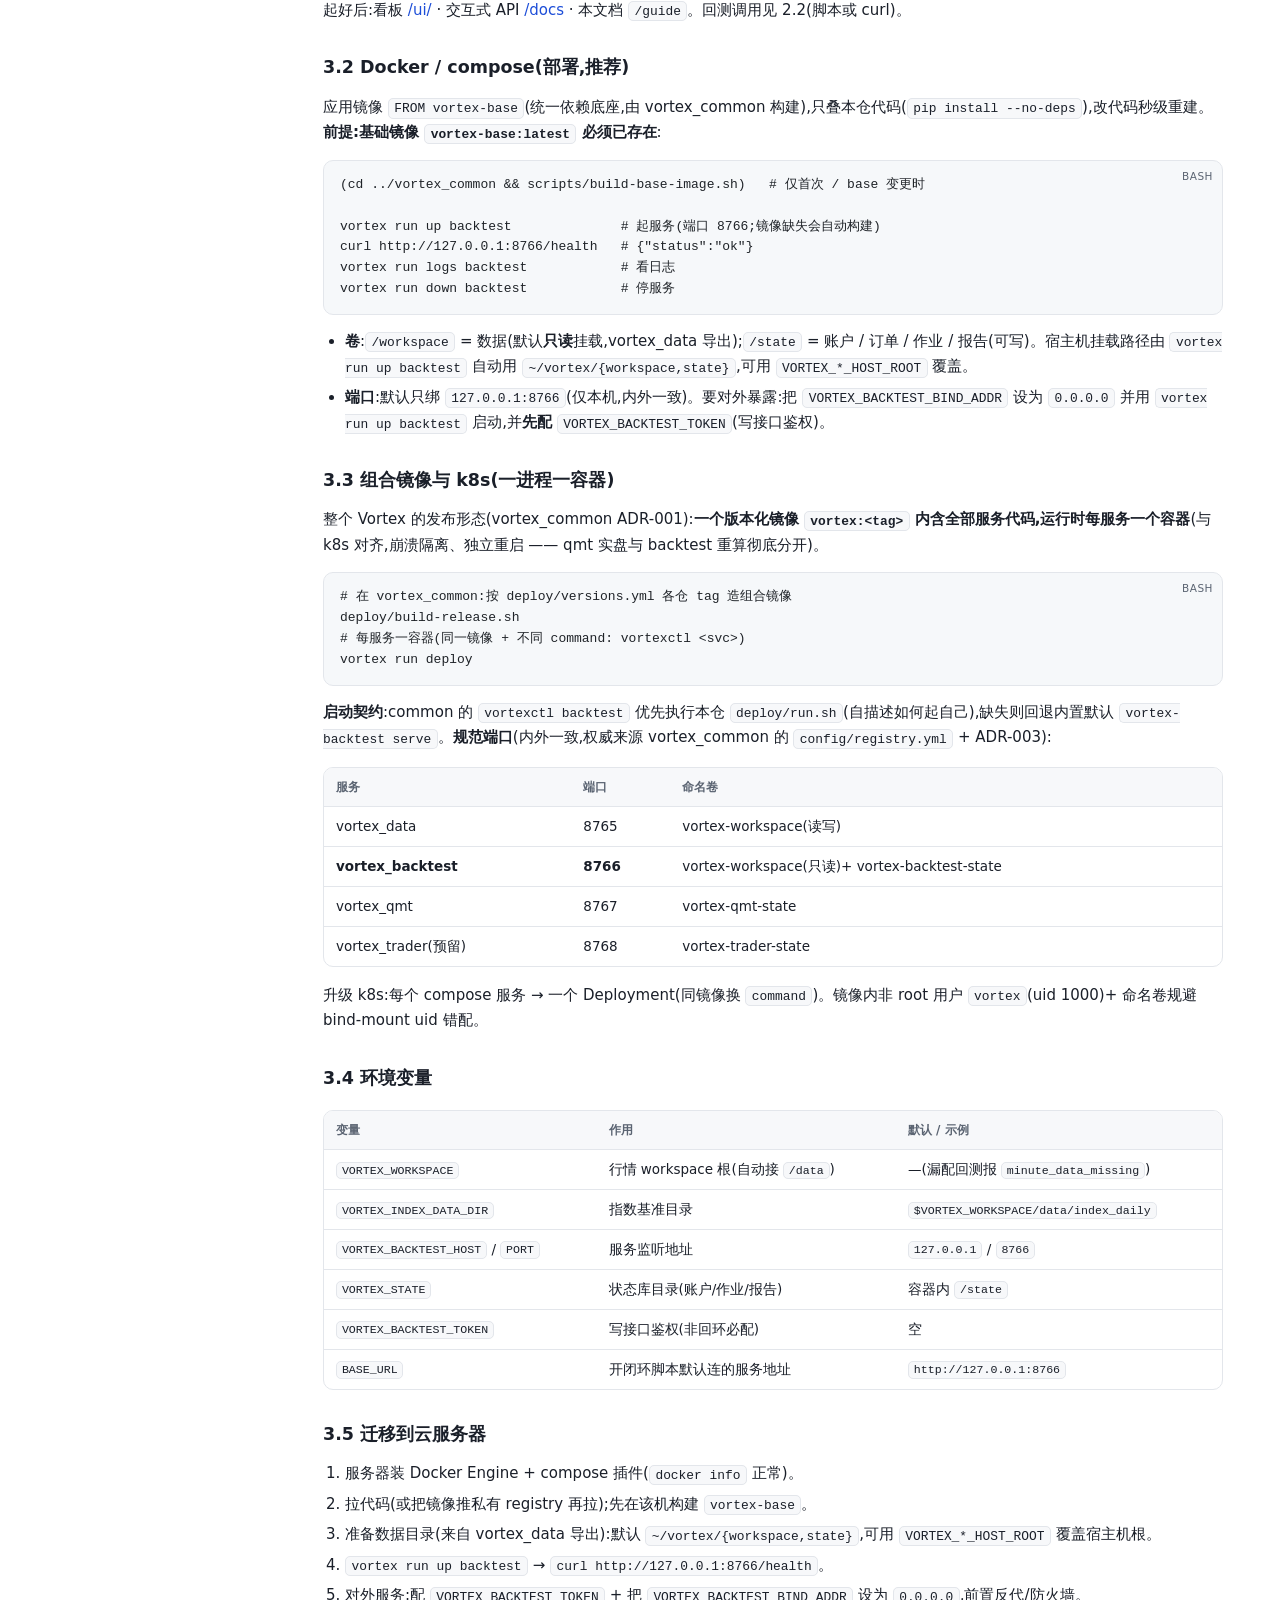
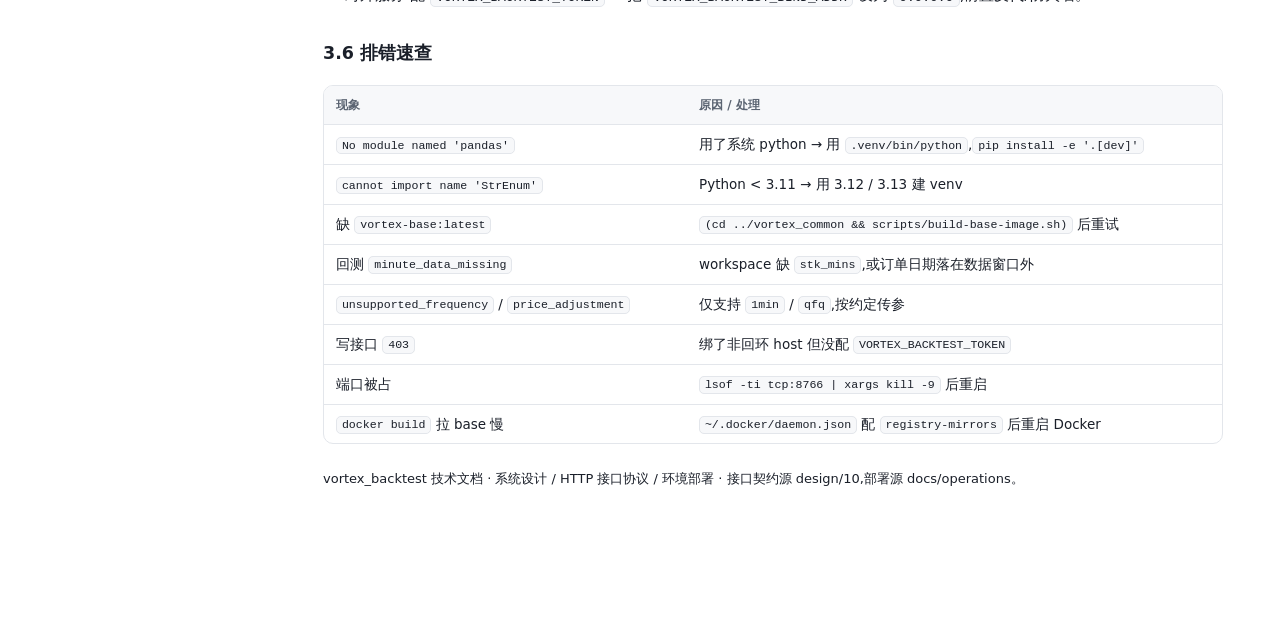
==== commit 1f6d3513: "docs(backtest): Phase 3 文档对齐端口/变量/启动命令到 ADR-003 - 端口 8767→8766(内外一致);服务端口表 qmt 8810→8767/trader 8820" ====
--- a/vortex_backtest/web/guide.html
+++ b/vortex_backtest/web/guide.html
@@ -204,7 +204,7 @@
 
       <section id="design-data" class="section">
         <h3>1.3 数据流与数据集</h3>
-        <p>数据单向流动:<code>vortex_data 抓取/导出 → workspace(parquet)→ vortex_backtest 只读消费</code>。服务读 <code>$VORTEX_DATA_WORKSPACE/data</code> 下的数据集:</p>
+        <p>数据单向流动:<code>vortex_data 抓取/导出 → workspace(parquet)→ vortex_backtest 只读消费</code>。服务读 <code>$VORTEX_WORKSPACE/data</code> 下的数据集:</p>
         <div class="tablewrap"><table>
           <thead><tr><th>数据集</th><th>用途</th><th>缺失</th></tr></thead>
           <tbody>
@@ -281,7 +281,7 @@
       <!-- ============ 模块二:HTTP 接口协议 ============ -->
       <section id="api-principles" class="section">
         <h2><span class="n">2</span>HTTP 接口协议</h2>
-        <p>对外是 REST/JSON over HTTP,这是<strong>唯一</strong>的业务接入方式 —— 建账户、下单、提交回测、轮询、取报告全部走 HTTP,命令行只剩 <code>serve</code>(起服务)。Base URL:容器内 <code>http://0.0.0.0:8767</code>,本机默认 <code>http://127.0.0.1:8767</code>。在线可交互:<a href="/docs">/docs</a>(Swagger)、<a href="/redoc">/redoc</a>、<code>/openapi.json</code>。</p>
+        <p>对外是 REST/JSON over HTTP,这是<strong>唯一</strong>的业务接入方式 —— 建账户、下单、提交回测、轮询、取报告全部走 HTTP,命令行只剩 <code>serve</code>(起服务)。Base URL:容器内 <code>http://0.0.0.0:8766</code>,本机默认 <code>http://127.0.0.1:8766</code>。在线可交互:<a href="/docs">/docs</a>(Swagger)、<a href="/redoc">/redoc</a>、<code>/openapi.json</code>。</p>
         <h3>2.1 设计原则</h3>
         <ul>
           <li><strong>纯 HTTP,无 CLI 协议客户端</strong> —— 业务全走接口,易于被 k8s/其它服务编排。</li>
@@ -301,7 +301,7 @@
           <div class="step"><h4>关闭 = 轮询到终态</h4><div class="ep"><span class="method m-get">GET</span> /backtests/{job_id} 反复轮询</div></div>
           <div class="step"><h4>输出报告</h4><div class="ep"><span class="method m-get">GET</span> /backtests/{job_id}/summary | /daily | /trades | /rejections</div></div>
         </div>
-        <div class="codewrap"><span class="lang">bash</span><pre><code>B=http://127.0.0.1:8767
+        <div class="codewrap"><span class="lang">bash</span><pre><code>B=http://127.0.0.1:8766
 
 # ① 建账户
 curl -s -XPOST $B/accounts -H 'Content-Type: application/json' \
@@ -522,25 +522,25 @@
       <!-- ============ 模块三:环境部署 ============ -->
       <section id="deploy-modes" class="section">
         <h2><span class="n">3</span>环境部署</h2>
-        <p>两种跑法:<strong>本地 venv</strong>(开发 / 跑测试)与 <strong>Docker 镜像</strong>(部署 / 起服务)。镜像里<strong>只启动服务</strong>。只想用镜像起服务的话直接看 3.3。规范端口 <strong>8767</strong>(避开 vortex_data 的 8765)。</p>
+        <p>两种跑法:<strong>本地 venv</strong>(开发 / 跑测试)与 <strong>Docker 镜像</strong>(部署 / 起服务)。镜像里<strong>只启动服务</strong>。只想用镜像起服务的话直接看 3.3。规范端口 <strong>8766</strong>(避开 vortex_data 的 8765;端口规范以 vortex_common 的 <code>config/registry.yml</code> + ADR-003 为准)。</p>
         <div class="callout warn"><span class="ic">⚠️</span><p>代码用了 3.11+ 的 <code>enum.StrEnum</code> —— 必须 <strong>Python 3.12 / 3.13</strong>;系统自带 3.9/3.10 会报 <code>cannot import name 'StrEnum'</code>。</p></div>
       </section>
 
       <section id="deploy-local" class="section">
         <h3>3.1 本地 venv(开发 / 测试)</h3>
-        <div class="codewrap"><span class="lang">bash</span><pre><code>cd /path/to/vortex_backtest
+        <div class="codewrap"><span class="lang">bash</span><pre><code>cd $REPO            # 本仓根目录
 python3.13 -m venv .venv            # 或 python3.12
 .venv/bin/python -m pip install -U pip
 .venv/bin/python -m pip install -e '.[dev]'
 .venv/bin/python -m pytest -q       # 跑测试
 
 # 指向行情数据(loader 自动接 /data)
-export VORTEX_DATA_WORKSPACE=/path/to/vortex_data/workspace
-export VORTEX_INDEX_DATA_DIR=$VORTEX_DATA_WORKSPACE/data/index_daily   # 基准曲线,可选
-
-# 起服务(命令行只剩 serve;默认 127.0.0.1:8767)
-.venv/bin/vortex-backtest serve --port 8767
-curl http://127.0.0.1:8767/health   # {"status":"ok"}</code></pre></div>
+export VORTEX_WORKSPACE=$WS          # vortex_data 导出的 workspace 根
+export VORTEX_INDEX_DATA_DIR=$VORTEX_WORKSPACE/data/index_daily   # 基准曲线,可选
+
+# 起服务(命令行只剩 serve;默认 127.0.0.1:8766)
+.venv/bin/vortex-backtest serve --port 8766
+curl http://127.0.0.1:8766/health   # {"status":"ok"}</code></pre></div>
         <p>起好后:看板 <a href="/ui/">/ui/</a> · 交互式 API <a href="/docs">/docs</a> · 本文档 <code>/guide</code>。回测调用见 2.2(脚本或 curl)。</p>
       </section>
 
@@ -549,23 +549,14 @@
         <p>应用镜像 <code>FROM vortex-base</code>(统一依赖底座,由 vortex_common 构建),只叠本仓代码(<code>pip install --no-deps</code>),改代码秒级重建。<strong>前提:基础镜像 <code>vortex-base:latest</code> 必须已存在</strong>:</p>
         <div class="codewrap"><span class="lang">bash</span><pre><code>(cd ../vortex_common && scripts/build-base-image.sh)   # 仅首次 / base 变更时
 
-cd /path/to/vortex_backtest
-cp .env.example .env                # 改 VORTEX_BACKTEST_WORKSPACE 指向你的数据目录
-docker compose up -d --build        # 构建本仓代码并起服务(端口默认 8767)
-curl http://127.0.0.1:8767/health   # {"status":"ok"}
-docker compose logs -f              # 看日志
-docker compose down                 # 停服务</code></pre></div>
+vortex run up backtest              # 起服务(端口 8766;镜像缺失会自动构建)
+curl http://127.0.0.1:8766/health   # {"status":"ok"}
+vortex run logs backtest            # 看日志
+vortex run down backtest            # 停服务</code></pre></div>
         <ul>
-          <li><strong>卷</strong>:<code>/workspace</code> = 数据(默认<strong>只读</strong>挂载,来自 <code>VORTEX_BACKTEST_WORKSPACE</code>);<code>/state</code> = 账户 / 订单 / 作业 / 报告(可写)。</li>
-          <li><strong>端口</strong>:默认只绑 <code>127.0.0.1:8767</code>(仅本机)。要对外暴露:<code>.env</code> 设 <code>VORTEX_BACKTEST_BIND_ADDR=0.0.0.0</code>,并<strong>先配</strong> <code>VORTEX_BACKTEST_TOKEN</code>(写接口鉴权)。</li>
+          <li><strong>卷</strong>:<code>/workspace</code> = 数据(默认<strong>只读</strong>挂载,vortex_data 导出);<code>/state</code> = 账户 / 订单 / 作业 / 报告(可写)。宿主机挂载路径由 <code>vortex run up backtest</code> 自动用 <code>~/vortex/{workspace,state}</code>,可用 <code>VORTEX_*_HOST_ROOT</code> 覆盖。</li>
+          <li><strong>端口</strong>:默认只绑 <code>127.0.0.1:8766</code>(仅本机,内外一致)。要对外暴露:把 <code>VORTEX_BACKTEST_BIND_ADDR</code> 设为 <code>0.0.0.0</code> 并用 <code>vortex run up backtest</code> 启动,并<strong>先配</strong> <code>VORTEX_BACKTEST_TOKEN</code>(写接口鉴权)。</li>
         </ul>
-        <p>不用 compose 的等价命令:</p>
-        <div class="codewrap"><span class="lang">bash</span><pre><code>docker build --build-arg BASE_IMAGE=vortex-base:latest -t vortex-backtest:latest .
-docker run -d --name vortex-backtest \
-  -p 127.0.0.1:8767:8767 \
-  -v /path/to/workspace:/workspace:ro \
-  -v "$(pwd)/state:/state" \
-  vortex-backtest:latest</code></pre></div>
       </section>
 
       <section id="deploy-k8s" class="section">
@@ -574,15 +565,15 @@
         <div class="codewrap"><span class="lang">bash</span><pre><code># 在 vortex_common:按 deploy/versions.yml 各仓 tag 造组合镜像
 deploy/build-release.sh
 # 每服务一容器(同一镜像 + 不同 command: vortexctl &lt;svc&gt;)
-docker compose -f deploy/docker-compose.yml up -d</code></pre></div>
-        <p><strong>启动契约</strong>:common 的 <code>vortexctl backtest</code> 优先执行本仓 <code>deploy/run.sh</code>(自描述如何起自己),缺失则回退内置默认 <code>vortex-backtest serve</code>。<strong>规范端口</strong>(容器内):</p>
+vortex run deploy</code></pre></div>
+        <p><strong>启动契约</strong>:common 的 <code>vortexctl backtest</code> 优先执行本仓 <code>deploy/run.sh</code>(自描述如何起自己),缺失则回退内置默认 <code>vortex-backtest serve</code>。<strong>规范端口</strong>(内外一致,权威来源 vortex_common 的 <code>config/registry.yml</code> + ADR-003):</p>
         <div class="tablewrap"><table>
           <thead><tr><th>服务</th><th>端口</th><th>命名卷</th></tr></thead>
           <tbody>
             <tr><td>vortex_data</td><td>8765</td><td>vortex-workspace(读写)</td></tr>
-            <tr><td>vortex_qmt</td><td>8810</td><td>vortex-qmt-state</td></tr>
-            <tr><td><strong>vortex_backtest</strong></td><td><strong>8767</strong></td><td>vortex-workspace(只读)+ vortex-backtest-state</td></tr>
-            <tr><td>vortex_trader(预留)</td><td>8820</td><td>vortex-trader-state</td></tr>
+            <tr><td><strong>vortex_backtest</strong></td><td><strong>8766</strong></td><td>vortex-workspace(只读)+ vortex-backtest-state</td></tr>
+            <tr><td>vortex_qmt</td><td>8767</td><td>vortex-qmt-state</td></tr>
+            <tr><td>vortex_trader(预留)</td><td>8768</td><td>vortex-trader-state</td></tr>
           </tbody>
         </table></div>
         <p>升级 k8s:每个 compose 服务 → 一个 Deployment(同镜像换 <code>command</code>)。镜像内非 root 用户 <code>vortex</code>(uid 1000)+ 命名卷规避 bind-mount uid 错配。</p>
@@ -593,12 +584,12 @@
         <div class="tablewrap"><table>
           <thead><tr><th>变量</th><th>作用</th><th>默认 / 示例</th></tr></thead>
           <tbody>
-            <tr><td><code>VORTEX_DATA_WORKSPACE</code></td><td>行情 workspace 根(自动接 <code>/data</code>)</td><td>—(漏配回测报 <code>minute_data_missing</code>)</td></tr>
-            <tr><td><code>VORTEX_INDEX_DATA_DIR</code></td><td>指数基准目录</td><td><code>$WORKSPACE/data/index_daily</code></td></tr>
-            <tr><td><code>VORTEX_BACKTEST_HOST</code> / <code>PORT</code></td><td>服务监听地址</td><td><code>127.0.0.1</code> / <code>8767</code></td></tr>
-            <tr><td><code>VORTEX_BACKTEST_STATE_DIR</code></td><td>状态库目录(账户/作业/报告)</td><td>容器内 <code>/state</code></td></tr>
+            <tr><td><code>VORTEX_WORKSPACE</code></td><td>行情 workspace 根(自动接 <code>/data</code>)</td><td>—(漏配回测报 <code>minute_data_missing</code>)</td></tr>
+            <tr><td><code>VORTEX_INDEX_DATA_DIR</code></td><td>指数基准目录</td><td><code>$VORTEX_WORKSPACE/data/index_daily</code></td></tr>
+            <tr><td><code>VORTEX_BACKTEST_HOST</code> / <code>PORT</code></td><td>服务监听地址</td><td><code>127.0.0.1</code> / <code>8766</code></td></tr>
+            <tr><td><code>VORTEX_STATE</code></td><td>状态库目录(账户/作业/报告)</td><td>容器内 <code>/state</code></td></tr>
             <tr><td><code>VORTEX_BACKTEST_TOKEN</code></td><td>写接口鉴权(非回环必配)</td><td>空</td></tr>
-            <tr><td><code>BASE_URL</code></td><td>开闭环脚本默认连的服务地址</td><td><code>http://127.0.0.1:8767</code></td></tr>
+            <tr><td><code>BASE_URL</code></td><td>开闭环脚本默认连的服务地址</td><td><code>http://127.0.0.1:8766</code></td></tr>
           </tbody>
         </table></div>
       </section>
@@ -608,9 +599,9 @@
         <ol>
           <li>服务器装 Docker Engine + compose 插件(<code>docker info</code> 正常)。</li>
           <li>拉代码(或把镜像推私有 registry 再拉);先在该机构建 <code>vortex-base</code>。</li>
-          <li>准备数据目录(来自 vortex_data 导出),把 <code>.env</code> 的 <code>VORTEX_BACKTEST_WORKSPACE</code> 指过去。</li>
-          <li><code>docker compose up -d --build</code> → <code>curl http://127.0.0.1:8767/health</code>。</li>
-          <li>对外服务:配 <code>VORTEX_BACKTEST_TOKEN</code> + <code>VORTEX_BACKTEST_BIND_ADDR=0.0.0.0</code>,前置反代/防火墙。</li>
+          <li>准备数据目录(来自 vortex_data 导出):默认 <code>~/vortex/{workspace,state}</code>,可用 <code>VORTEX_*_HOST_ROOT</code> 覆盖宿主机根。</li>
+          <li><code>vortex run up backtest</code> → <code>curl http://127.0.0.1:8766/health</code>。</li>
+          <li>对外服务:配 <code>VORTEX_BACKTEST_TOKEN</code> + 把 <code>VORTEX_BACKTEST_BIND_ADDR</code> 设为 <code>0.0.0.0</code>,前置反代/防火墙。</li>
         </ol>
       </section>
 
@@ -625,7 +616,7 @@
             <tr><td>回测 <code>minute_data_missing</code></td><td>workspace 缺 <code>stk_mins</code>,或订单日期落在数据窗口外</td></tr>
             <tr><td><code>unsupported_frequency</code> / <code>price_adjustment</code></td><td>仅支持 <code>1min</code> / <code>qfq</code>,按约定传参</td></tr>
             <tr><td>写接口 <code>403</code></td><td>绑了非回环 host 但没配 <code>VORTEX_BACKTEST_TOKEN</code></td></tr>
-            <tr><td>端口被占</td><td><code>lsof -ti tcp:8767 | xargs kill -9</code> 后重启</td></tr>
+            <tr><td>端口被占</td><td><code>lsof -ti tcp:8766 | xargs kill -9</code> 后重启</td></tr>
             <tr><td><code>docker build</code> 拉 base 慢</td><td><code>~/.docker/daemon.json</code> 配 <code>registry-mirrors</code> 后重启 Docker</td></tr>
           </tbody>
         </table></div>
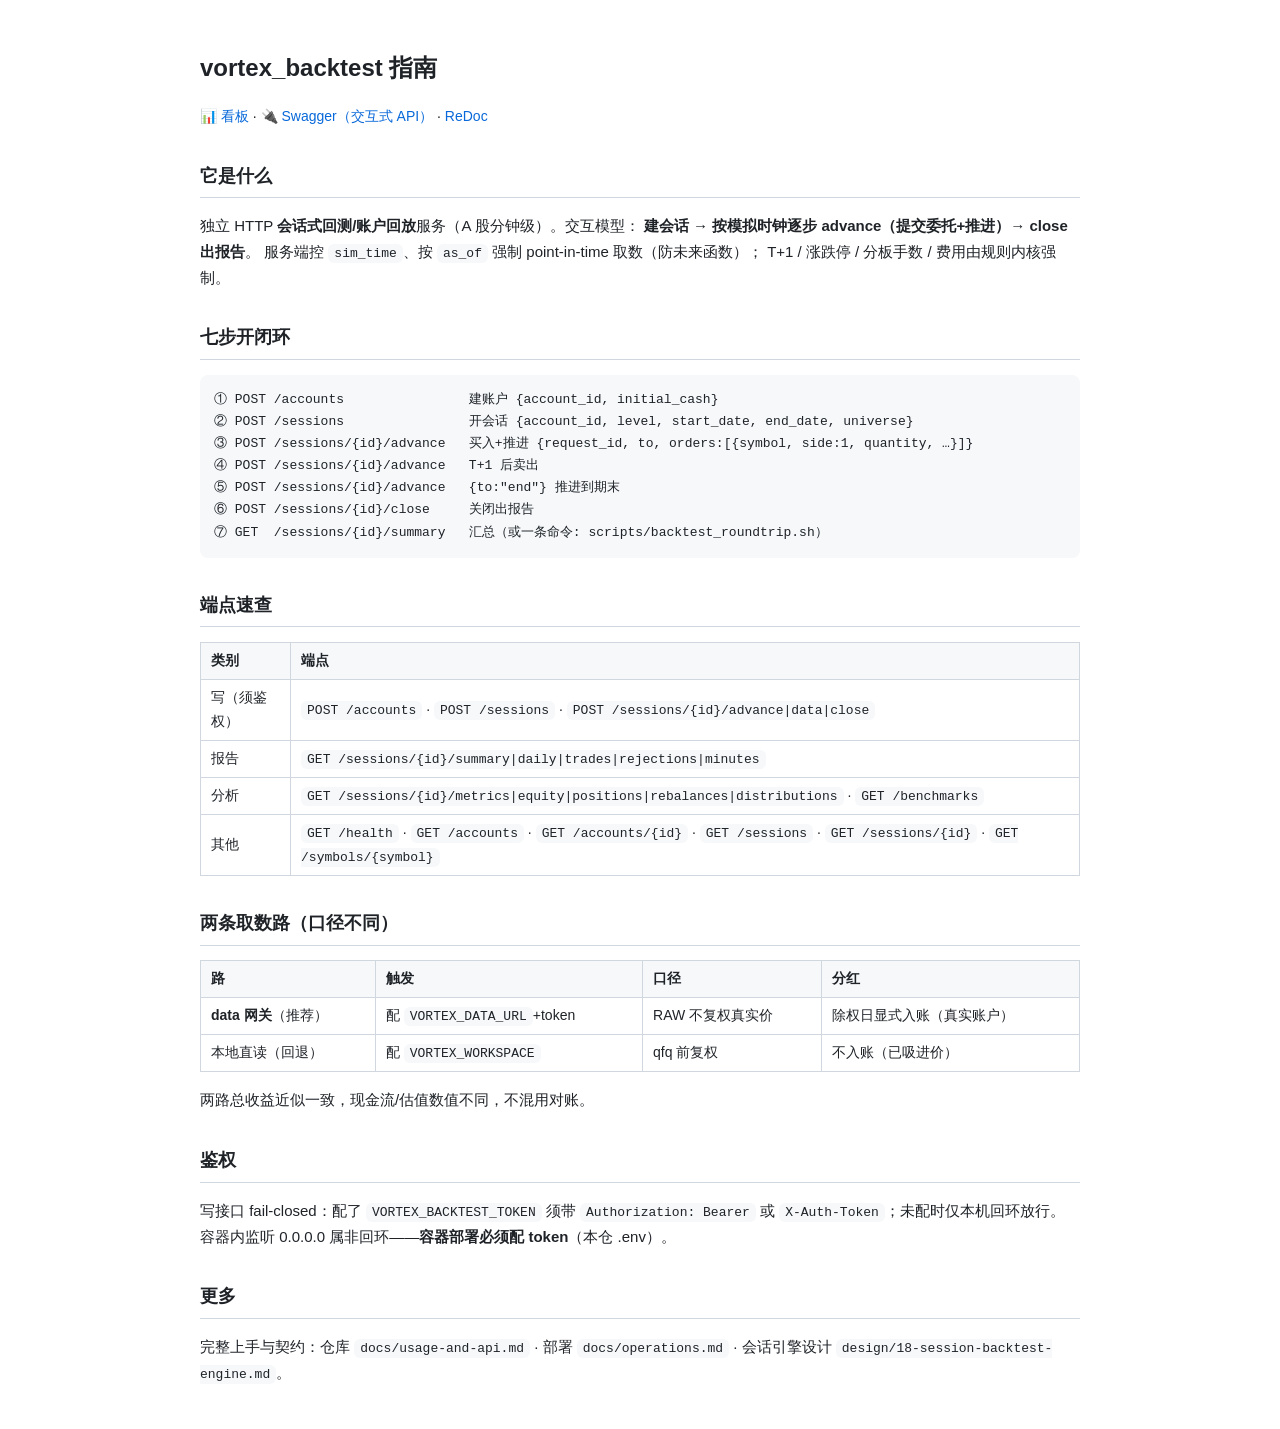
==== commit 3d6935d0: "docs(backtest): guide.html 重写对齐 sessions + distributions 端点入使用文档 Co-Authored-By: Claude Fable 5 <nor" ====
--- a/vortex_backtest/web/guide.html
+++ b/vortex_backtest/web/guide.html
@@ -1,662 +1,64 @@
 <!DOCTYPE html>
-<html lang="zh-CN" data-theme="light">
+<html lang="zh-CN">
 <head>
 <meta charset="utf-8" />
 <meta name="viewport" content="width=device-width, initial-scale=1" />
-<title>vortex_backtest 技术文档 · 设计 / 接口 / 部署</title>
+<title>vortex_backtest 指南</title>
 <style>
-:root{
-  --bg:#ffffff;--surface:#f7f8fa;--surface2:#eef1f5;--border:#e3e6eb;--text:#1a1f29;--muted:#5b6472;
-  --accent:#1d4ed8;--accent-soft:rgba(29,78,216,.10);--profit:#166534;--loss:#b91c1c;--warn:#b45309;
-  --code-bg:#f6f8fa;--code-fg:#1f2328;--mono:ui-monospace,"SF Mono",Menlo,Consolas,monospace;
-  --radius:8px;--sidebar-w:266px;--topbar-h:53px;--maxw:900px;
-}
-[data-theme=dark]{
-  --bg:#0f1419;--surface:#1a212b;--surface2:#222b37;--border:#2b333f;--text:#e6e9ee;--muted:#9aa4b2;
-  --accent:#60a5fa;--accent-soft:rgba(96,165,250,.14);--profit:#4ade80;--loss:#f87171;--warn:#fbbf24;
-  --code-bg:#0b1117;--code-fg:#d6dde6;
-}
-*{box-sizing:border-box}
-html{scroll-behavior:smooth}
-body{margin:0;background:var(--bg);color:var(--text);font:15px/1.7 system-ui,"PingFang SC",Roboto,sans-serif;-webkit-font-smoothing:antialiased}
-a{color:var(--accent);text-decoration:none}
-a:hover{text-decoration:underline}
-code{font-family:var(--mono);font-size:.86em;background:var(--surface);padding:.12em .42em;border-radius:5px;border:.5px solid var(--border)}
-/* ---- 顶栏 ---- */
-.topbar{position:sticky;top:0;z-index:20;height:var(--topbar-h);display:flex;align-items:center;gap:14px;
-  padding:0 18px;background:color-mix(in srgb,var(--bg) 88%,transparent);backdrop-filter:blur(8px);border-bottom:.5px solid var(--border)}
-.topbar .brand{font-weight:600;font-size:15px;display:flex;align-items:center;gap:8px}
-.topbar .brand .dot{width:9px;height:9px;border-radius:50%;background:var(--accent)}
-.topbar .ver{font-size:11px;color:var(--muted);border:.5px solid var(--border);border-radius:20px;padding:1px 8px}
-.topbar .spacer{flex:1}
-.topbar nav{display:flex;gap:4px;align-items:center}
-.topbar nav a{color:var(--muted);font-size:13px;padding:6px 9px;border-radius:7px}
-.topbar nav a:hover{background:var(--surface);color:var(--text);text-decoration:none}
-.iconbtn{font:inherit;color:var(--text);background:var(--surface);border:.5px solid var(--border);border-radius:7px;padding:5px 9px;cursor:pointer;font-size:13px}
-.iconbtn:hover{border-color:var(--accent)}
-.menubtn{display:none}
-/* ---- 布局 ---- */
-.layout{display:grid;grid-template-columns:var(--sidebar-w) minmax(0,1fr)}
-.sidebar{position:sticky;top:var(--topbar-h);align-self:start;height:calc(100vh - var(--topbar-h));overflow:auto;
-  border-right:.5px solid var(--border);padding:18px 12px 60px;background:var(--bg)}
-.sidebar .grp{margin:16px 10px 5px;font-size:11px;font-weight:600;letter-spacing:.06em;text-transform:uppercase;color:var(--muted)}
-.sidebar .grp:first-child{margin-top:2px}
-.sidebar a{display:block;color:var(--muted);font-size:13.5px;padding:6px 11px;border-radius:7px;border-left:2px solid transparent;line-height:1.4}
-.sidebar a:hover{background:var(--surface);color:var(--text);text-decoration:none}
-.sidebar a.active{background:var(--accent-soft);color:var(--accent);border-left-color:var(--accent);font-weight:600}
-.content{min-width:0;display:flex;justify-content:center;padding:34px 44px 120px}
-.prose{width:100%;max-width:var(--maxw)}
-.prose h1{font-size:30px;font-weight:700;letter-spacing:-.01em;margin:0 0 6px}
-.prose .lead{color:var(--muted);font-size:16px;margin:0 0 28px}
-.prose h2{font-size:23px;font-weight:650;margin:46px 0 14px;padding-top:14px;border-top:.5px solid var(--border);scroll-margin-top:70px}
-.prose h2 .n{color:var(--accent);font-variant-numeric:tabular-nums;margin-right:10px;font-size:.78em;font-weight:600}
-.prose h3{font-size:17.5px;font-weight:650;margin:30px 0 10px;scroll-margin-top:70px}
-.prose h4{font-size:15px;font-weight:650;margin:26px 0 8px;color:var(--accent)}
-.prose p{margin:12px 0}
-.prose ul,.prose ol{margin:12px 0;padding-left:22px}
-.prose li{margin:5px 0}
-.prose strong{font-weight:650}
-.prose hr{border:0;border-top:.5px solid var(--border);margin:34px 0}
-.section{scroll-margin-top:70px}
-/* ---- 代码块 ---- */
-pre{background:var(--code-bg);color:var(--code-fg);border:.5px solid var(--border);border-radius:10px;
-  padding:14px 16px;overflow:auto;font-family:var(--mono);font-size:13px;line-height:1.6;margin:14px 0}
-pre code{background:none;border:0;padding:0;font-size:inherit;color:inherit}
-.codewrap{position:relative}
-.codewrap .lang{position:absolute;top:8px;right:10px;font-size:10.5px;letter-spacing:.05em;text-transform:uppercase;color:var(--muted)}
-/* ---- 表格 ---- */
-.tablewrap{overflow:auto;border:.5px solid var(--border);border-radius:10px;margin:16px 0}
-table{width:100%;border-collapse:collapse;font-size:13.5px}
-thead th{background:var(--surface);color:var(--muted);font-weight:600;font-size:12px;text-align:left;padding:9px 12px;border-bottom:.5px solid var(--border);white-space:nowrap}
-tbody td{padding:8px 12px;border-bottom:.5px solid var(--border);vertical-align:top}
-tbody tr:last-child td{border-bottom:0}
-tbody tr:hover{background:var(--surface)}
-td code,th code{white-space:nowrap}
-/* ---- 卡片 / 提示 ---- */
-.card{background:var(--bg);border:.5px solid var(--border);border-radius:12px;padding:16px 18px;margin:16px 0}
-.callout{display:flex;gap:11px;border:.5px solid var(--border);border-left-width:3px;border-radius:8px;padding:11px 14px;margin:16px 0;background:var(--surface);font-size:14px}
-.callout .ic{flex:none;font-size:15px;line-height:1.5}
-.callout.note{border-left-color:var(--accent)}
-.callout.warn{border-left-color:var(--warn)}
-.callout.tip{border-left-color:var(--profit)}
-.callout p{margin:0}
-/* ---- 徽章 / chip ---- */
-.badge{display:inline-flex;align-items:center;gap:5px;font-size:12px;font-weight:600;padding:2px 9px;border-radius:20px;border:.5px solid var(--border)}
-.b-ok{background:rgba(22,101,52,.12);color:var(--profit);border-color:transparent}
-.b-run{background:var(--accent-soft);color:var(--accent);border-color:transparent}
-.b-idle{background:var(--surface2);color:var(--muted);border-color:transparent}
-.b-err{background:rgba(185,28,28,.12);color:var(--loss);border-color:transparent}
-.method{font-family:var(--mono);font-weight:700;font-size:12px;padding:1px 7px;border-radius:5px}
-.m-get{background:rgba(22,101,52,.13);color:var(--profit)}
-.m-post{background:var(--accent-soft);color:var(--accent)}
-.m-put{background:rgba(180,83,9,.15);color:var(--warn)}
-/* ---- 架构栈 ---- */
-.stack{display:flex;flex-direction:column;gap:8px;margin:18px 0}
-.stack .layer{border:.5px solid var(--border);border-radius:10px;padding:12px 15px;background:var(--surface)}
-.stack .layer b{display:block;font-size:14px;margin-bottom:2px}
-.stack .layer span{font-size:13px;color:var(--muted)}
-.stack .arrow{text-align:center;color:var(--muted);font-size:13px;margin:-2px 0}
-/* ---- 开闭环步骤 ---- */
-.steps{counter-reset:step;margin:18px 0;display:flex;flex-direction:column;gap:0}
-.steps .step{position:relative;padding:0 0 20px 42px;border-left:2px solid var(--border);margin-left:13px}
-.steps .step:last-child{border-left-color:transparent;padding-bottom:0}
-.steps .step::before{counter-increment:step;content:counter(step);position:absolute;left:-14px;top:-2px;width:27px;height:27px;
-  border-radius:50%;background:var(--accent);color:#fff;font-size:13px;font-weight:700;display:flex;align-items:center;justify-content:center}
-.steps .step h4{margin:0 0 3px;font-size:15px}
-.steps .step .ep{font-family:var(--mono);font-size:12.5px;color:var(--muted)}
-/* ---- 状态机 ---- */
-.states{display:flex;flex-wrap:wrap;align-items:center;gap:8px;margin:16px 0;font-size:13px}
-.states .st{border:.5px solid var(--border);border-radius:7px;padding:5px 11px;background:var(--surface);font-family:var(--mono)}
-.states .ar{color:var(--muted)}
-/* ---- 响应式 ---- */
-@media(max-width:880px){
-  :root{--sidebar-w:0px}
-  .menubtn{display:inline-block}
-  .layout{grid-template-columns:1fr}
-  .sidebar{position:fixed;left:0;top:var(--topbar-h);width:280px;z-index:18;transform:translateX(-100%);transition:transform .2s;box-shadow:0 10px 40px rgba(0,0,0,.18)}
-  .sidebar.open{transform:none}
-  .content{padding:24px 18px 100px}
-  .scrim{display:none;position:fixed;inset:var(--topbar-h) 0 0;background:rgba(0,0,0,.32);z-index:17}
-  .scrim.open{display:block}
-  .topbar nav .hide-sm{display:none}
-}
+  body{font:15px/1.7 -apple-system,"PingFang SC","Microsoft YaHei",sans-serif;color:#1f2328;max-width:880px;margin:0 auto;padding:32px 20px}
+  h1{font-size:24px}h2{font-size:18px;margin-top:32px;border-bottom:1px solid #d0d7de;padding-bottom:6px}
+  code{background:#f6f8fa;padding:2px 6px;border-radius:6px;font-size:13px}
+  pre{background:#f6f8fa;padding:14px;border-radius:8px;overflow-x:auto;font-size:13px}
+  table{border-collapse:collapse;width:100%;font-size:14px}
+  th,td{border:1px solid #d0d7de;padding:6px 10px;text-align:left}
+  th{background:#f6f8fa}
+  a{color:#0969da;text-decoration:none}
+  .nav{margin:12px 0;font-size:14px}
 </style>
 </head>
 <body>
-<header class="topbar">
-  <button class="iconbtn menubtn" id="menuBtn" aria-label="目录">☰</button>
-  <div class="brand"><span class="dot"></span> vortex_backtest <span class="ver">技术文档</span></div>
-  <div class="spacer"></div>
-  <nav aria-label="外部链接">
-    <a class="hide-sm" href="/ui/">📊 看板</a>
-    <a href="/docs">🔌 Swagger</a>
-    <a class="hide-sm" href="/redoc">📑 ReDoc</a>
-    <button class="iconbtn" id="themeBtn" title="切换主题" aria-label="切换主题">🌓</button>
-  </nav>
-</header>
+<h1>vortex_backtest 指南</h1>
+<p class="nav"><a href="/ui/">📊 看板</a> · <a href="/docs">🔌 Swagger（交互式 API）</a> · <a href="/redoc">ReDoc</a></p>
 
-<div class="scrim" id="scrim"></div>
-<div class="layout">
-  <nav class="sidebar" id="sidebar" aria-label="文档目录">
-    <div class="grp">系统设计</div>
-    <a href="#design-intro">服务定位</a>
-    <a href="#design-arch">整体架构</a>
-    <a href="#design-engine">引擎选型(自研 replay)</a>
-    <a href="#design-data">数据流与数据集</a>
-    <a href="#design-resources">资源模型</a>
-    <a href="#design-lifecycle">回测作业生命周期</a>
-    <a href="#design-rules">A 股撮合口径</a>
-    <a href="#design-report">多策略与报告口径</a>
-    <div class="grp">HTTP 接口协议</div>
-    <a href="#api-principles">设计原则</a>
-    <a href="#api-roundtrip">开闭环调用时序</a>
-    <a href="#api-endpoints">端点总览</a>
-    <a href="#api-schema">请求 / 响应 Schema</a>
-    <a href="#api-errors">错误码与拒单枚举</a>
-    <a href="#api-auth">写接口鉴权</a>
-    <div class="grp">环境部署</div>
-    <a href="#deploy-modes">两种跑法</a>
-    <a href="#deploy-local">本地 venv</a>
-    <a href="#deploy-docker">Docker / compose</a>
-    <a href="#deploy-k8s">组合镜像与 k8s</a>
-    <a href="#deploy-env">环境变量</a>
-    <a href="#deploy-cloud">迁移到云服务器</a>
-    <a href="#deploy-trouble">排错速查</a>
-  </nav>
+<h2>它是什么</h2>
+<p>独立 HTTP <strong>会话式回测/账户回放</strong>服务（A 股分钟级）。交互模型：
+<strong>建会话 → 按模拟时钟逐步 advance（提交委托+推进）→ close 出报告</strong>。
+服务端控 <code>sim_time</code>、按 <code>as_of</code> 强制 point-in-time 取数（防未来函数）；
+T+1 / 涨跌停 / 分板手数 / 费用由规则内核强制。</p>
 
-  <main class="content">
-    <article class="prose">
-      <h1>vortex_backtest 技术文档</h1>
-      <p class="lead">独立 HTTP 回测 / 账户回放服务 —— 接收账户、订单、策略配置,基于本地 Tushare 分钟数据做 A 股账户回放,输出成交、拒单、持仓、日净值与汇总报告。本页覆盖<strong>系统设计</strong>、<strong>HTTP 接口协议</strong>、<strong>环境部署</strong>三部分。</p>
+<h2>七步开闭环</h2>
+<pre>① POST /accounts                建账户 {account_id, initial_cash}
+② POST /sessions                开会话 {account_id, level, start_date, end_date, universe}
+③ POST /sessions/{id}/advance   买入+推进 {request_id, to, orders:[{symbol, side:1, quantity, …}]}
+④ POST /sessions/{id}/advance   T+1 后卖出
+⑤ POST /sessions/{id}/advance   {to:"end"} 推进到期末
+⑥ POST /sessions/{id}/close     关闭出报告
+⑦ GET  /sessions/{id}/summary   汇总（或一条命令: scripts/backtest_roundtrip.sh）</pre>
 
-      <!-- ============ 模块一:系统设计 ============ -->
-      <section id="design-intro" class="section">
-        <h2><span class="n">1</span>系统设计</h2>
-        <p>vortex_backtest 是一个<strong>独立的 HTTP 服务</strong>:外部把<em>账户</em>、<em>历史委托(订单)</em>与<em>策略配置</em>提交进来,服务按真实 A 股规则在分钟行情上回放这些委托,产出可对账的成交 / 拒单 / 持仓 / 日净值 / 汇总报告。它<strong>只读消费</strong> vortex_data 导出的本地行情,自身不抓数据;第一阶段只做 A 股现金账户、<code>1min</code> 分钟、前复权 <code>qfq</code> 单一口径。</p>
-        <div class="callout note"><span class="ic">📌</span><p>定位是<strong>账户回放(replay)</strong>,不是因子/信号研究:输入是<strong>具体委托</strong>(symbol/side/qty/日期),不是从数据现算的信号。这条边界决定了引擎选型(见 1.3)。</p></div>
-      </section>
+<h2>端点速查</h2>
+<table>
+<tr><th>类别</th><th>端点</th></tr>
+<tr><td>写（须鉴权）</td><td><code>POST /accounts</code> · <code>POST /sessions</code> · <code>POST /sessions/{id}/advance|data|close</code></td></tr>
+<tr><td>报告</td><td><code>GET /sessions/{id}/summary|daily|trades|rejections|minutes</code></td></tr>
+<tr><td>分析</td><td><code>GET /sessions/{id}/metrics|equity|positions|rebalances|distributions</code> · <code>GET /benchmarks</code></td></tr>
+<tr><td>其他</td><td><code>GET /health</code> · <code>GET /accounts</code> · <code>GET /accounts/{id}</code> · <code>GET /sessions</code> · <code>GET /sessions/{id}</code> · <code>GET /symbols/{symbol}</code></td></tr>
+</table>
 
-      <section id="design-arch" class="section">
-        <h3>1.1 整体架构</h3>
-        <p>四层,自上而下:</p>
-        <div class="stack">
-          <div class="layer"><b>HTTP 协议层(FastAPI)</b><span>REST/JSON 端点、参数校验、写接口鉴权、托管看板 /ui 与文档站 /guide</span></div>
-          <div class="arrow">▲ 入队 / 轮询</div>
-          <div class="layer"><b>异步作业层(队列 + 后台 worker)</b><span>POST /backtests 入队即返回 job_id;worker 领取执行;崩溃重启自动重排残留作业</span></div>
-          <div class="arrow">▲ 调用引擎</div>
-          <div class="layer"><b>A 股撮合 / 规则层(自研 replay)</b><span>market_rules(T+1 / 涨跌停 / 手数 / 费用)+ replay_engine(撮合 / 账本 / 报告)</span></div>
-          <div class="arrow">▲ 按需读取</div>
-          <div class="layer"><b>本地数据层(Parquet 直读)</b><span>data_adapter 用 pyarrow 直读 vortex_data 的分区 parquet,按 symbol×日期/列裁剪</span></div>
-        </div>
-        <p>状态(账户 / 订单 / 作业 / 报告)落 SQLite + 报告产物落 <code>report_dir</code>;行情来自挂载的只读 workspace。</p>
-      </section>
+<h2>两条取数路（口径不同）</h2>
+<table>
+<tr><th>路</th><th>触发</th><th>口径</th><th>分红</th></tr>
+<tr><td><strong>data 网关</strong>（推荐）</td><td>配 <code>VORTEX_DATA_URL</code>+token</td><td>RAW 不复权真实价</td><td>除权日显式入账（真实账户）</td></tr>
+<tr><td>本地直读（回退）</td><td>配 <code>VORTEX_WORKSPACE</code></td><td>qfq 前复权</td><td>不入账（已吸进价）</td></tr>
+</table>
+<p>两路总收益近似一致，现金流/估值数值不同，不混用对账。</p>
 
-      <section id="design-engine" class="section">
-        <h3>1.2 引擎选型:自研 replay + 直读 parquet(已去 Qlib)</h3>
-        <p>引擎为自研 A 股分钟撮合引擎,枚举名 <code>replay</code>(前身误名 backtrader,2026-06-07 正名)。<strong>Qlib 已从回放关键路径删除</strong>(ADR-1 rev.2,2026-06-07 Accepted),原因:</p>
-        <ul>
-          <li><strong>实现现实</strong>:所谓"纯 qlib"引擎其实只用了 <code>D.features</code> 读数,<strong>撮合 / 账本从未走 Qlib 的 Exchange/Position</strong> —— 两次实现都自然地自研了撮合(Qlib 对现金不足是裁剪成部分成交,而本服务的产品语义是<strong>拒单</strong>)。</li>
-          <li><strong>运维现实</strong>:Qlib 需要 <code>.bin</code> 导出(519MB、6.6 万小文件),pivot 进内存是小服务器扛不住的根因;<code>pyqlib</code> 在 macOS arm64 装不上,被迫维护 amd64-only 容器。</li>
-          <li><strong>能力对照</strong>:T+1 锁仓、分板手数、印花税/过户费分项、拒单 reason code —— Qlib <strong>都不做</strong>,无论选型都得自写,而本服务已写好并测试。</li>
-        </ul>
-        <p>Qlib 不报废,降级为"将来真做因子/信号研究时才引入的<strong>独立研究线</strong>"(<code>NestedExecutor</code>/<code>impact_cost</code> 那时才值钱)。正确性验证改用更权威口径:<strong>手算金标准用例</strong>(覆盖 A 股规则)+ <strong>真实券商对账单回放</strong>。</p>
-      </section>
+<h2>鉴权</h2>
+<p>写接口 fail-closed：配了 <code>VORTEX_BACKTEST_TOKEN</code> 须带
+<code>Authorization: Bearer</code> 或 <code>X-Auth-Token</code>；未配时仅本机回环放行。
+容器内监听 0.0.0.0 属非回环——<strong>容器部署必须配 token</strong>（本仓 .env）。</p>
 
-      <section id="design-data" class="section">
-        <h3>1.3 数据流与数据集</h3>
-        <p>数据单向流动:<code>vortex_data 抓取/导出 → workspace(parquet)→ vortex_backtest 只读消费</code>。服务读 <code>$VORTEX_WORKSPACE/data</code> 下的数据集:</p>
-        <div class="tablewrap"><table>
-          <thead><tr><th>数据集</th><th>用途</th><th>缺失</th></tr></thead>
-          <tbody>
-            <tr><td><code>stk_mins</code></td><td>1min 主行情(回测主用)</td><td><code>minute_data_missing</code></td></tr>
-            <tr><td><code>adj_factor</code></td><td>复权因子 → 生成 qfq 分钟价</td><td><code>adjustment_data_missing</code></td></tr>
-            <tr><td><code>stk_limit</code></td><td>涨跌停价</td><td><code>market_rules_data_missing</code></td></tr>
-            <tr><td><code>suspend_d</code> / <code>stock_st</code></td><td>停复牌 / 历史 ST</td><td>缺表按"无停牌 / 非 ST"处理</td></tr>
-            <tr><td><code>instruments</code> / <code>calendar</code></td><td>标的主数据 / 交易日历</td><td>缺表退回代码规则 / 行情日期</td></tr>
-            <tr><td><code>index_daily</code></td><td>指数基准(看板对标)</td><td>基准曲线为空</td></tr>
-          </tbody>
-        </table></div>
-        <p>全链路 <strong>qfq 前复权</strong>:指标、买卖、成交、限价、持仓估值、净值都用前复权价;挂单合法性判 <em>raw</em> 价。第一阶段不建模现金分红。</p>
-      </section>
-
-      <section id="design-resources" class="section">
-        <h3>1.4 资源模型</h3>
-        <div class="tablewrap"><table>
-          <thead><tr><th>资源</th><th>说明</th><th>标识 / 生命周期</th></tr></thead>
-          <tbody>
-            <tr><td><strong>account</strong> 账户</td><td>一笔初始资金 + 引擎(replay)。可复用,可承载多次回测</td><td><code>account_id</code> / 持久</td></tr>
-            <tr><td><strong>order</strong> 订单</td><td>外部委托,挂在某 <code>order_batch_id</code> 批次下</td><td><code>account+batch+request_id</code> 幂等 / 持久</td></tr>
-            <tr><td><strong>backtest job</strong> 作业</td><td>一次回测 = 对账户某批次订单的一次回放</td><td><code>job_id</code>(UUID)/ 有状态机</td></tr>
-            <tr><td><strong>report</strong> 报告</td><td>完成后的日级净值/成交/拒单/持仓/汇总</td><td>随 <code>job_id</code></td></tr>
-            <tr><td><strong>strategy</strong> 策略</td><td>从历次作业按 <code>strategy_id</code> 派生的<strong>只读聚合</strong></td><td>派生,非写模型</td></tr>
-          </tbody>
-        </table></div>
-      </section>
-
-      <section id="design-lifecycle" class="section">
-        <h3>1.5 回测作业生命周期</h3>
-        <p>回测<strong>异步</strong>:提交即入队,后台 worker 执行,客户端轮询到终态再取报告。</p>
-        <div class="states">
-          <span class="st">queued</span><span class="ar">→</span>
-          <span class="st">running</span><span class="ar">→</span>
-          <span class="st">completed</span><span class="ar">|</span>
-          <span class="st">failed</span><span class="ar">|</span>
-          <span class="st">cancelled</span><span class="ar">|</span>
-          <span class="st">interrupted</span>
-        </div>
-        <div class="tablewrap"><table>
-          <thead><tr><th>status</th><th>含义</th><th>终态</th><th>可取报告</th></tr></thead>
-          <tbody>
-            <tr><td><span class="badge b-idle">queued</span></td><td>已入队待执行</td><td>否</td><td>否</td></tr>
-            <tr><td><span class="badge b-run">running</span></td><td>worker 执行中</td><td>否</td><td>否</td></tr>
-            <tr><td><span class="badge b-ok">completed</span></td><td>成功完成</td><td>是</td><td><strong>是</strong></td></tr>
-            <tr><td><span class="badge b-err">failed</span></td><td>失败(带安全错误码)</td><td>是</td><td>否</td></tr>
-            <tr><td><span class="badge b-idle">cancelled</span></td><td>排队中被取消</td><td>是</td><td>否</td></tr>
-            <tr><td><span class="badge b-idle">interrupted</span></td><td>重启时残留、已重排恢复</td><td>是</td><td>否</td></tr>
-          </tbody>
-        </table></div>
-        <p>取消(<code>POST /backtests/{job_id}/cancel</code>)仅能取消 <code>queued</code>;运行中无法安全中断 → 409。</p>
-      </section>
-
-      <section id="design-rules" class="section">
-        <h3>1.6 A 股撮合口径</h3>
-        <ul>
-          <li><strong>成交方式</strong>:订单可<strong>日级</strong>(<code>price_type</code> open/close → 当日首/末分钟)或<strong>分钟级</strong>(<code>exec_time</code> 指定盘中分钟 <code>HH:MM</code> → 当日 <em>at-or-after</em> 该分钟成交,优先于 <code>price_type</code>);仍非日内逐 tick 挂单等待(限价在成交分钟判定)。</li>
-          <li><strong>T+1</strong>:当日买入次日才可卖,违者拒为 <code>t_plus_1_not_sellable</code>。</li>
-          <li><strong>涨跌停</strong>:以 <code>stk_limit</code> 为准,涨停拦买、跌停拦卖。</li>
-          <li><strong>分板手数</strong>:主板 100 股/手,科创 ≥200,北交所另算;不足整手向下取整或拒单。</li>
-          <li><strong>量能上限</strong>:成交量受当日量限制(<code>max_volume_participation</code>)→ 部分成交。</li>
-          <li><strong>费用</strong>:佣金 0.03%(最低 5 元)、印花税 0.05%(仅卖出)、过户费 0.001%、可配 <code>slippage_bps</code> 滑点;均可在 <code>execution</code> 按回测覆盖。</li>
-          <li><strong>净值起点</strong>:所有净值曲线从 <strong>1.0</strong> 起。</li>
-        </ul>
-      </section>
-
-      <section id="design-report" class="section">
-        <h3>1.7 多策略与报告口径</h3>
-        <p><strong>多策略</strong>:一次回测可含多个策略,每个策略是<strong>独立子账户</strong>(各自初始资金 / 持仓 / 净值),用 <code>params.order_batch_id</code> 绑定各自订单批次,最终汇总聚合展示。</p>
-        <p><strong>报告口径 = 日级为主 + 可选逐分钟</strong>。日级:每日净值 + 当日成交/拒单/持仓 + 摘要指标(收益、最大回撤、已实现盈亏等)。逐分钟:组合净值(<code>timestamp/cash/market_value/total_value</code>)经 <code>GET /backtests/{job_id}/minutes</code> 分页取,落盘产物 <code>minute_equity.csv</code>(不进 summary/SQLite,规避膨胀)。成交记录含 <code>realized_pnl</code>(已实现盈亏)与 <code>requested_quantity</code>(原始下单量,识别部分成交)。</p>
-      </section>
-      <!-- END:design -->
-
-      <!-- ============ 模块二:HTTP 接口协议 ============ -->
-      <section id="api-principles" class="section">
-        <h2><span class="n">2</span>HTTP 接口协议</h2>
-        <p>对外是 REST/JSON over HTTP,这是<strong>唯一</strong>的业务接入方式 —— 建账户、下单、提交回测、轮询、取报告全部走 HTTP,命令行只剩 <code>serve</code>(起服务)。Base URL:容器内 <code>http://0.0.0.0:8766</code>,本机默认 <code>http://127.0.0.1:8766</code>。在线可交互:<a href="/docs">/docs</a>(Swagger)、<a href="/redoc">/redoc</a>、<code>/openapi.json</code>。</p>
-        <h3>2.1 设计原则</h3>
-        <ul>
-          <li><strong>纯 HTTP,无 CLI 协议客户端</strong> —— 业务全走接口,易于被 k8s/其它服务编排。</li>
-          <li><strong>回测异步</strong> —— <code>POST /backtests</code> 入队即回 <code>202 + job_id</code>,轮询到终态再取报告。</li>
-          <li><strong>只读上游</strong> —— 行情来自 vortex_data 导出的 workspace,回测进程只读。</li>
-          <li><strong>写接口 fail-closed</strong> —— 见 2.6 鉴权。</li>
-        </ul>
-      </section>
-
-      <section id="api-roundtrip" class="section">
-        <h3>2.2 开闭环调用时序</h3>
-        <p>用户视角的「开始 → 提交买卖 → 结束 → 关闭 → 报告」全流程,对应示例脚本 <code>scripts/backtest_roundtrip.sh</code>:</p>
-        <div class="steps">
-          <div class="step"><h4>建账户</h4><div class="ep"><span class="method m-post">POST</span> /accounts → 201 {account_id, …}</div></div>
-          <div class="step"><h4>提交买卖(可多次)</h4><div class="ep"><span class="method m-post">POST</span> /accounts/{id}/orders → 201</div></div>
-          <div class="step"><h4>结束 = 提交回测</h4><div class="ep"><span class="method m-post">POST</span> /backtests → 202 {job_id, status:"queued"}</div></div>
-          <div class="step"><h4>关闭 = 轮询到终态</h4><div class="ep"><span class="method m-get">GET</span> /backtests/{job_id} 反复轮询</div></div>
-          <div class="step"><h4>输出报告</h4><div class="ep"><span class="method m-get">GET</span> /backtests/{job_id}/summary | /daily | /trades | /rejections</div></div>
-        </div>
-        <div class="codewrap"><span class="lang">bash</span><pre><code>B=http://127.0.0.1:8766
-
-# ① 建账户
-curl -s -XPOST $B/accounts -H 'Content-Type: application/json' \
-  -d '{"account_id":"demo","initial_cash":1000000,"name":"演示"}'
-
-# ② 提交买卖(side: 1=买 2=卖)
-curl -s -XPOST $B/accounts/demo/orders -H 'Content-Type: application/json' \
-  -d '{"order_batch_id":"b1","request_id":"buy-1","trade_date":"2026-05-06","symbol":"600000.SH","side":1,"quantity":1000}'
-
-# ③ 结束回测 = 提交作业(异步,拿 job_id)
-JOB=$(curl -s -XPOST $B/backtests -H 'Content-Type: application/json' \
-  -d '{"account_id":"demo","order_batch_id":"b1","start_date":"2026-05-06","end_date":"2026-06-05"}' \
-  | python3 -c 'import sys,json;print(json.load(sys.stdin)["job_id"])')
-
-# ④ 关闭 = 轮询到终态
-until curl -s $B/backtests/$JOB | python3 -c 'import sys,json;s=json.load(sys.stdin)["status"];print(s);exit(0 if s in {"completed","failed","cancelled","interrupted"} else 1)'; do sleep 1; done
-
-# ⑤ 输出报告
-curl -s $B/backtests/$JOB/summary</code></pre></div>
-        <div class="callout tip"><span class="ic">⚡</span><p>这一整套已封装进 <code>scripts/backtest_roundtrip.sh</code>(仅依赖 curl + python3):<code>scripts/backtest_roundtrip.sh --symbol 600000.SH --start 2026-05-06 --end 2026-06-05</code>。</p></div>
-      </section>
-
-      <section id="api-endpoints" class="section">
-        <h3>2.3 端点总览</h3>
-        <p><strong>写接口</strong>(需鉴权,见 2.6):</p>
-        <div class="tablewrap"><table>
-          <thead><tr><th>方法</th><th>路径</th><th>成功</th><th>说明</th></tr></thead>
-          <tbody>
-            <tr><td><span class="method m-post">POST</span></td><td><code>/accounts</code></td><td>201</td><td>建账户;<code>account_id</code> 重复 → 409</td></tr>
-            <tr><td><span class="method m-post">POST</span></td><td><code>/accounts/{id}/orders</code></td><td>201</td><td>下单;幂等键 <code>account+batch+request_id</code> 重复 → 409</td></tr>
-            <tr><td><span class="method m-post">POST</span></td><td><code>/backtests</code></td><td><strong>202</strong></td><td>提交回测,入队返回 <code>job_id</code>;不支持参数 → 400(不入队)</td></tr>
-            <tr><td><span class="method m-post">POST</span></td><td><code>/backtests/{job_id}/cancel</code></td><td>200</td><td>取消排队中作业;运行中/已终态 → 409</td></tr>
-            <tr><td><span class="method m-put">PUT</span></td><td><code>/strategies/{id}/meta?account_id=</code></td><td>200</td><td>设收藏/置顶/标签</td></tr>
-          </tbody>
-        </table></div>
-        <p><strong>只读 / 报告接口</strong>:</p>
-        <div class="tablewrap"><table>
-          <thead><tr><th>方法</th><th>路径</th><th>说明</th></tr></thead>
-          <tbody>
-            <tr><td><span class="method m-get">GET</span></td><td><code>/health</code></td><td>健康检查 <code>{"status":"ok"}</code></td></tr>
-            <tr><td><span class="method m-get">GET</span></td><td><code>/accounts</code> · <code>/accounts/{id}</code></td><td>账户列表 / 详情</td></tr>
-            <tr><td><span class="method m-get">GET</span></td><td><code>/accounts/{id}/orders</code></td><td>账户订单,<code>?order_batch_id=&amp;start_date=&amp;end_date=</code></td></tr>
-            <tr><td><span class="method m-get">GET</span></td><td><code>/accounts/{id}/summary</code> · <code>/positions</code></td><td>账户<strong>最近一次完成</strong>回测的汇总 / 持仓</td></tr>
-            <tr><td><span class="method m-get">GET</span></td><td><code>/symbols/{symbol}</code></td><td>代码 ↔ 板块 / 手数 / 各市场代码</td></tr>
-            <tr><td><span class="method m-get">GET</span></td><td><code>/backtests?account_id=&amp;status=</code></td><td>作业列表(含派生 <code>strategy_ids</code>)</td></tr>
-            <tr><td><span class="method m-get">GET</span></td><td><code>/backtests/{job_id}</code></td><td>作业状态 + 进度 <code>progress</code></td></tr>
-            <tr><td><span class="method m-get">GET</span></td><td><code>/backtests/{job_id}/summary</code></td><td>账户级汇总 + 各策略 + 日级 <code>daily</code></td></tr>
-            <tr><td><span class="method m-get">GET</span></td><td><code>/backtests/{job_id}/daily</code> · <code>/daily/{trade_date}</code></td><td>日级净值序列 / 某日快照</td></tr>
-            <tr><td><span class="method m-get">GET</span></td><td><code>/backtests/{job_id}/minutes</code></td><td>逐分钟净值(组合),<code>?limit=&amp;offset=</code>(响应头 <code>X-Total-Count</code>,数据来自 <code>minute_equity.csv</code>)</td></tr>
-            <tr><td><span class="method m-get">GET</span></td><td><code>/backtests/{job_id}/trades</code></td><td>成交,<code>?trade_date=&amp;symbol=&amp;strategy_id=&amp;limit=&amp;offset=</code>(响应头 <code>X-Total-Count</code>)</td></tr>
-            <tr><td><span class="method m-get">GET</span></td><td><code>/backtests/{job_id}/rejections</code> · <code>/rejections/summary</code></td><td>拒单(同上过滤)/ 按原因计数</td></tr>
-            <tr><td><span class="method m-get">GET</span></td><td><code>/backtests/{job_id}/equity</code></td><td>净值曲线(起点 1.0)+ 回撤 + 可选基准,<code>?strategy_id=&amp;benchmark=&amp;rebase=</code></td></tr>
-            <tr><td><span class="method m-get">GET</span></td><td><code>/backtests/{job_id}/metrics</code></td><td>绩效指标(&lt;60 交易日 <code>low_confidence=true</code>)</td></tr>
-            <tr><td><span class="method m-get">GET</span></td><td><code>/benchmarks</code></td><td>可选基准目录(000300.SH 等)</td></tr>
-          </tbody>
-        </table></div>
-        <p><strong>策略中心</strong>(按 <code>strategy_id</code> 派生的只读聚合,看板用):</p>
-        <div class="tablewrap"><table>
-          <thead><tr><th>方法</th><th>路径</th><th>说明</th></tr></thead>
-          <tbody>
-            <tr><td><span class="method m-get">GET</span></td><td><code>/strategies?account_id=&amp;best_metric=</code></td><td>策略列表:n_runs / 最新 / 最优 / 标的</td></tr>
-            <tr><td><span class="method m-get">GET</span></td><td><code>/strategies/{id}?account_id=&amp;benchmark=</code></td><td>策略详情:净值 + 持仓 + 成交 + <code>latest_job_id</code></td></tr>
-            <tr><td><span class="method m-get">GET</span></td><td><code>/leaderboard?metric=&amp;scope=&amp;top=</code></td><td>排行榜(多指标;best/latest)</td></tr>
-            <tr><td><span class="method m-get">GET</span></td><td><code>/strategies/compare?ids=a,b&amp;benchmark=</code></td><td>A/B 对比:净值叠加 + 指标并排</td></tr>
-          </tbody>
-        </table></div>
-      </section>
-
-      <section id="api-schema" class="section">
-        <h3>2.4 请求 / 响应 Schema</h3>
-        <p>本节<strong>完整列出</strong>请求与响应的全部字段(无需跳转 Swagger);<a href="/docs">/docs</a> 仅作在线逐个试用的补充。</p>
-        <div class="codewrap"><span class="lang">json</span><pre><code>// POST /accounts
-{ "account_id": "demo", "initial_cash": 1000000, "engine": "replay", "name": "演示" }
-
-// POST /accounts/{id}/orders   (side: 1=买 2=卖)
-// 日级:price_type=open/close;分钟级:exec_time=HH:MM(at-or-after 成交,优先于 price_type)
-{ "order_batch_id": "b1", "request_id": "buy-1", "trade_date": "2026-05-06",
-  "symbol": "600000.SH", "side": 1, "quantity": 1000,
-  "price_type": "close", "exec_time": "10:30", "limit_price": 10.50 }
-
-// POST /backtests   (strategies 省略=按 order_batch_id 单策略回放)
-{ "account_id": "demo", "order_batch_id": "b1",
-  "start_date": "2026-05-06", "end_date": "2026-06-05",
-  "frequency": "1min", "price_adjustment": "qfq", "default_price_type": "close",
-  "strategies": [
-    {"strategy_id":"main","symbols":["600000.SH"],"params":{"order_batch_id":"b1"}}
-  ],
-  "execution": {"commission_rate":0.0003,"min_commission":5,"stamp_tax_rate":0.0005,
-                "transfer_fee_rate":0.00001,"max_volume_participation":1.0,"slippage_bps":0} }</code></pre></div>
-        <div class="callout note"><span class="ic">📌</span><p>同步校验(立即 400,不入队):<code>frequency</code> 必须 <code>1min</code>、<code>price_adjustment</code> / <code>order_price_adjustment</code> 必须 <code>qfq</code>。<code>start_date</code>/<code>end_date</code> 缺失会让作业 <code>failed: start_end_required</code>。</p></div>
-        <h4>请求字段</h4>
-        <p><strong>建账户</strong> <code>POST /accounts</code></p>
-        <div class="tablewrap"><table>
-          <thead><tr><th>字段</th><th>类型</th><th>必填</th><th>约束 / 说明</th></tr></thead>
-          <tbody>
-            <tr><td><code>account_id</code></td><td>string</td><td>是</td><td>1–64 字符</td></tr>
-            <tr><td><code>initial_cash</code></td><td>number</td><td>是</td><td>&gt; 0</td></tr>
-            <tr><td><code>engine</code></td><td>enum</td><td>否</td><td>仅 <code>replay</code>(旧值 backtrader/qlib/… 自动归一)</td></tr>
-            <tr><td><code>name</code></td><td>string</td><td>否</td><td>≤128</td></tr>
-          </tbody>
-        </table></div>
-        <p><strong>下单</strong> <code>POST /accounts/{id}/orders</code></p>
-        <div class="tablewrap"><table>
-          <thead><tr><th>字段</th><th>类型</th><th>必填</th><th>约束 / 说明</th></tr></thead>
-          <tbody>
-            <tr><td><code>order_batch_id</code></td><td>string</td><td>否</td><td>默认 <code>default</code>;构成幂等键</td></tr>
-            <tr><td><code>request_id</code></td><td>string</td><td>是</td><td>同账户+批次唯一(重复 → 409)</td></tr>
-            <tr><td><code>trade_date</code></td><td>date</td><td>是</td><td><code>YYYY-MM-DD</code></td></tr>
-            <tr><td><code>symbol</code></td><td>string</td><td>是</td><td>如 <code>600000.SH</code>(自动规整)</td></tr>
-            <tr><td><code>side</code></td><td>int</td><td>是</td><td><strong>1=买 / 2=卖</strong>(须数字,否则 422)</td></tr>
-            <tr><td><code>quantity</code></td><td>int</td><td>是</td><td>&gt; 0</td></tr>
-            <tr><td><code>price_type</code></td><td>enum</td><td>否</td><td><code>open</code>/<code>close</code>(日级:当日首/末分钟)</td></tr>
-            <tr><td><code>exec_time</code></td><td>string</td><td>否</td><td><code>HH:MM[:SS]</code>(分钟级:at-or-after 成交,优先于 price_type)</td></tr>
-            <tr><td><code>limit_price</code></td><td>number</td><td>否</td><td>&gt; 0 真实价;不填按 default_price_type 取价</td></tr>
-            <tr><td><code>comment</code></td><td>string</td><td>否</td><td>≤512</td></tr>
-          </tbody>
-        </table></div>
-        <p><strong>提交回测</strong> <code>POST /backtests</code></p>
-        <div class="tablewrap"><table>
-          <thead><tr><th>字段</th><th>类型</th><th>默认</th><th>约束 / 说明</th></tr></thead>
-          <tbody>
-            <tr><td><code>account_id</code></td><td>string</td><td>—</td><td>不存在 → 404</td></tr>
-            <tr><td><code>order_batch_id</code></td><td>string</td><td><code>default</code></td><td>单策略时按此批次回放</td></tr>
-            <tr><td><code>market_data_set_id</code></td><td>string</td><td><code>default-qfq</code></td><td>—</td></tr>
-            <tr><td><code>frequency</code></td><td>string</td><td><code>1min</code></td><td>≠1min → 400 unsupported_frequency</td></tr>
-            <tr><td><code>price_adjustment</code></td><td>enum</td><td><code>qfq</code></td><td>≠qfq → 400</td></tr>
-            <tr><td><code>order_price_adjustment</code></td><td>enum</td><td>=price_adjustment</td><td>≠qfq → 400</td></tr>
-            <tr><td><code>default_price_type</code></td><td>enum</td><td><code>close</code></td><td>open / close</td></tr>
-            <tr><td><code>start_date</code> / <code>end_date</code></td><td>date</td><td>null</td><td>缺失 → 作业 failed: start_end_required</td></tr>
-            <tr><td><code>strategies[]</code></td><td>array</td><td><code>[]</code></td><td>空=单策略回放;非空=每策略独立子账户(见下)</td></tr>
-            <tr><td><code>execution</code></td><td>object</td><td>缺省费率</td><td>见下;省略则行为不变</td></tr>
-          </tbody>
-        </table></div>
-        <p><strong>策略项</strong> <code>strategies[]</code> 与 <strong>撮合参数</strong> <code>execution</code></p>
-        <div class="tablewrap"><table>
-          <thead><tr><th>字段</th><th>默认</th><th>说明</th></tr></thead>
-          <tbody>
-            <tr><td><code>strategy_id</code></td><td>—</td><td>策略标识(必填)</td></tr>
-            <tr><td><code>strategy_type</code></td><td><code>order_replay</code></td><td>策略类型</td></tr>
-            <tr><td><code>initial_cash</code></td><td>账户初始</td><td>该子账户初始资金</td></tr>
-            <tr><td><code>symbols[]</code></td><td>自动</td><td>不填则取该批次出现过的代码</td></tr>
-            <tr><td><code>params.order_batch_id</code></td><td>—</td><td>该策略回放的订单批次</td></tr>
-            <tr><td><code>commission_rate</code></td><td>0.0003</td><td>佣金率</td></tr>
-            <tr><td><code>min_commission</code></td><td>5</td><td>最低佣金(元)</td></tr>
-            <tr><td><code>stamp_tax_rate</code></td><td>0.0005</td><td>印花税率(仅卖出)</td></tr>
-            <tr><td><code>transfer_fee_rate</code></td><td>0.00001</td><td>过户费率</td></tr>
-            <tr><td><code>max_volume_participation</code></td><td>1.0</td><td>量能参与上限(0–1)</td></tr>
-            <tr><td><code>slippage_bps</code></td><td>0</td><td>滑点(基点)</td></tr>
-          </tbody>
-        </table></div>
-        <div class="callout note"><span class="ic">📌</span><p>同步校验(立即 400,不入队):<code>frequency</code> 必须 <code>1min</code>、<code>price_adjustment</code> / <code>order_price_adjustment</code> 必须 <code>qfq</code>。其余执行期错误体现在作业 <code>status:failed</code> 的 <code>error</code>。</p></div>
-
-        <h4>响应字段</h4>
-        <p><strong>作业对象</strong> <code>GET /backtests/{job_id}</code></p>
-        <div class="tablewrap"><table>
-          <thead><tr><th>字段</th><th>类型</th><th>说明</th></tr></thead>
-          <tbody>
-            <tr><td><code>job_id</code></td><td>string</td><td>作业 UUID</td></tr>
-            <tr><td><code>account_id</code></td><td>string</td><td>所属账户</td></tr>
-            <tr><td><code>status</code></td><td>enum</td><td>见 §3 状态机</td></tr>
-            <tr><td><code>order_batch_id</code> / <code>market_data_set_id</code></td><td>string</td><td>回放批次 / 数据集</td></tr>
-            <tr><td><code>frequency</code> / <code>price_adjustment</code> / <code>default_price_type</code></td><td>enum</td><td>回测参数回显</td></tr>
-            <tr><td><code>start_date</code> / <code>end_date</code></td><td>date</td><td>回测区间</td></tr>
-            <tr><td><code>created_at</code> / <code>completed_at</code></td><td>datetime</td><td>创建 / 完成时间</td></tr>
-            <tr><td><code>progress</code></td><td>object</td><td>运行进度</td></tr>
-            <tr><td><code>report_dir</code></td><td>string</td><td>落盘报告目录</td></tr>
-            <tr><td><code>summary</code></td><td>object</td><td>汇总(仅 completed 非空,见下)</td></tr>
-            <tr><td><code>strategy_ids</code></td><td>string[]</td><td>派生策略名</td></tr>
-          </tbody>
-        </table></div>
-        <p><strong>汇总对象</strong> <code>GET /backtests/{job_id}/summary</code></p>
-        <div class="tablewrap"><table>
-          <thead><tr><th>字段</th><th>类型</th><th>说明</th></tr></thead>
-          <tbody>
-            <tr><td><code>cash</code> / <code>market_value</code> / <code>total_value</code></td><td>number</td><td>现金 / 持仓市值 / 总资产</td></tr>
-            <tr><td><code>total_return</code> / <code>max_drawdown</code></td><td>number</td><td>总收益率 / 最大回撤(小数)</td></tr>
-            <tr><td><code>realized_pnl</code></td><td>number</td><td>已实现盈亏</td></tr>
-            <tr><td><code>positions[]</code></td><td>array</td><td>当前持仓(Position,见下)</td></tr>
-            <tr><td><code>trades[]</code> / <code>rejections[]</code></td><td>array</td><td>成交 / 拒单(见下)</td></tr>
-            <tr><td><code>daily[]</code></td><td>array</td><td>每日快照(DailySnapshot,见下)</td></tr>
-            <tr><td><code>strategies[]</code></td><td>array</td><td>各策略明细(顶层同款字段 + <code>strategy_id / strategy_type / order_batch_id / initial_cash / daily</code>)</td></tr>
-            <tr><td><code>artifacts{}</code></td><td>object</td><td>落盘文件相对路径</td></tr>
-          </tbody>
-        </table></div>
-        <p><strong>嵌套对象</strong>(持仓 / 成交 / 拒单 / 日快照 / 逐分钟)</p>
-        <div class="tablewrap"><table>
-          <thead><tr><th>对象</th><th>字段</th></tr></thead>
-          <tbody>
-            <tr><td><strong>Position</strong> 持仓</td><td><code>symbol, quantity, available_quantity</code>(可卖,T+1)<code>, cost_basis, last_price, market_value, unrealized_pnl, unrealized_pnl_ratio, strategy_id?</code></td></tr>
-            <tr><td><strong>Trade</strong> 成交</td><td><code>trade_id, request_id, trade_date, symbol, side, side_name, requested_quantity</code>(原始量)<code>, quantity</code>(实际)<code>, price, amount, commission, stamp_tax, transfer_fee, realized_pnl, cash_after, strategy_id?</code></td></tr>
-            <tr><td><strong>Rejection</strong> 拒单</td><td><code>request_id, trade_date, symbol, side, side_name, quantity, reason</code>(枚举见 2.5)<code>, strategy_id?</code></td></tr>
-            <tr><td><strong>DailySnapshot</strong> 日快照</td><td><code>trade_date, cash, market_value, total_value, daily_pnl, total_return, drawdown, positions[], trades[], rejections[], strategy_id?</code></td></tr>
-            <tr><td><strong>逐分钟</strong> <code>/minutes</code></td><td><code>timestamp, cash, market_value, total_value</code>(组合级)</td></tr>
-          </tbody>
-        </table></div>
-      </section>
-
-      <section id="api-errors" class="section">
-        <h3>2.5 错误码与拒单枚举</h3>
-        <p><strong>HTTP 错误码</strong>:<code>400</code> 参数不支持 · <code>401</code> 未授权 · <code>403</code> 写接口被禁(非回环且无 token) · <code>404</code> 资源不存在 · <code>409</code> 冲突(重复/不可取消) · <code>422</code> 字段校验失败。</p>
-        <p><strong>作业安全错误码</strong>(<code>failed</code> 时回传,完整堆栈只进服务端日志):</p>
-        <p><code>minute_data_missing</code> · <code>adjustment_data_missing</code> · <code>market_rules_data_missing</code> · <code>no_symbols</code> · <code>start_end_required</code> · <code>unsupported_frequency</code> · <code>unsupported_price_adjustment</code> · <code>unsupported_strategy_type</code> · <code>missing_request_payload</code>;其余脱敏为 <code>internal_error</code>。</p>
-        <p><strong>拒单原因枚举</strong>(<code>rejections[].reason</code>,看板做中文化):</p>
-        <p><code>suspended</code> · <code>zero_volume</code> · <code>invalid_price_tick</code> · <code>invalid_lot_size</code> · <code>limit_up_buy_blocked</code> · <code>limit_down_sell_blocked</code> · <code>insufficient_cash</code> · <code>insufficient_position</code> · <code>t_plus_1_not_sellable</code> · <code>volume_cap_below_lot</code>。</p>
-      </section>
-
-      <section id="api-auth" class="section">
-        <h3>2.6 写接口鉴权</h3>
-        <p>写接口 = 建账户 / 下单 / 提交回测 / 取消 / 设 meta。规则:</p>
-        <ul>
-          <li><strong>配了</strong> <code>VORTEX_BACKTEST_TOKEN</code>:请求须带 <code>Authorization: Bearer &lt;token&gt;</code> 或 <code>X-Auth-Token: &lt;token&gt;</code>,否则 <code>401</code>。</li>
-          <li><strong>没配</strong> token:仅本机回环放行;绑到非回环 host(如 <code>0.0.0.0</code>)时写接口直接 <code>403</code>(fail-closed,避免裸暴露)。</li>
-        </ul>
-        <p>只读 / 报告接口不鉴权。对外暴露务必先配 token,再放开绑定地址。</p>
-      </section>
-      <!-- END:api -->
-
-      <!-- ============ 模块三:环境部署 ============ -->
-      <section id="deploy-modes" class="section">
-        <h2><span class="n">3</span>环境部署</h2>
-        <p>两种跑法:<strong>本地 venv</strong>(开发 / 跑测试)与 <strong>Docker 镜像</strong>(部署 / 起服务)。镜像里<strong>只启动服务</strong>。只想用镜像起服务的话直接看 3.3。规范端口 <strong>8766</strong>(避开 vortex_data 的 8765;端口规范以 vortex_common 的 <code>config/registry.yml</code> + ADR-003 为准)。</p>
-        <div class="callout warn"><span class="ic">⚠️</span><p>代码用了 3.11+ 的 <code>enum.StrEnum</code> —— 必须 <strong>Python 3.12 / 3.13</strong>;系统自带 3.9/3.10 会报 <code>cannot import name 'StrEnum'</code>。</p></div>
-      </section>
-
-      <section id="deploy-local" class="section">
-        <h3>3.1 本地 venv(开发 / 测试)</h3>
-        <div class="codewrap"><span class="lang">bash</span><pre><code>cd $REPO            # 本仓根目录
-python3.13 -m venv .venv            # 或 python3.12
-.venv/bin/python -m pip install -U pip
-.venv/bin/python -m pip install -e '.[dev]'
-.venv/bin/python -m pytest -q       # 跑测试
-
-# 指向行情数据(loader 自动接 /data)
-export VORTEX_WORKSPACE=$WS          # vortex_data 导出的 workspace 根
-export VORTEX_INDEX_DATA_DIR=$VORTEX_WORKSPACE/data/index_daily   # 基准曲线,可选
-
-# 起服务(命令行只剩 serve;默认 127.0.0.1:8766)
-.venv/bin/vortex-backtest serve --port 8766
-curl http://127.0.0.1:8766/health   # {"status":"ok"}</code></pre></div>
-        <p>起好后:看板 <a href="/ui/">/ui/</a> · 交互式 API <a href="/docs">/docs</a> · 本文档 <code>/guide</code>。回测调用见 2.2(脚本或 curl)。</p>
-      </section>
-
-      <section id="deploy-docker" class="section">
-        <h3>3.2 Docker / compose(部署,推荐)</h3>
-        <p>应用镜像 <code>FROM vortex-base</code>(统一依赖底座,由 vortex_common 构建),只叠本仓代码(<code>pip install --no-deps</code>),改代码秒级重建。<strong>前提:基础镜像 <code>vortex-base:latest</code> 必须已存在</strong>:</p>
-        <div class="codewrap"><span class="lang">bash</span><pre><code>(cd ../vortex_common && scripts/build-base-image.sh)   # 仅首次 / base 变更时
-
-vortex run up backtest              # 起服务(端口 8766;镜像缺失会自动构建)
-curl http://127.0.0.1:8766/health   # {"status":"ok"}
-vortex run logs backtest            # 看日志
-vortex run down backtest            # 停服务</code></pre></div>
-        <ul>
-          <li><strong>卷</strong>:<code>/workspace</code> = 数据(默认<strong>只读</strong>挂载,vortex_data 导出);<code>/state</code> = 账户 / 订单 / 作业 / 报告(可写)。宿主机挂载路径由 <code>vortex run up backtest</code> 自动用 <code>~/vortex/{workspace,state}</code>,可用 <code>VORTEX_*_HOST_ROOT</code> 覆盖。</li>
-          <li><strong>端口</strong>:默认只绑 <code>127.0.0.1:8766</code>(仅本机,内外一致)。要对外暴露:把 <code>VORTEX_BACKTEST_BIND_ADDR</code> 设为 <code>0.0.0.0</code> 并用 <code>vortex run up backtest</code> 启动,并<strong>先配</strong> <code>VORTEX_BACKTEST_TOKEN</code>(写接口鉴权)。</li>
-        </ul>
-      </section>
-
-      <section id="deploy-k8s" class="section">
-        <h3>3.3 组合镜像与 k8s(一进程一容器)</h3>
-        <p>整个 Vortex 的发布形态(vortex_common ADR-001):<strong>一个版本化镜像 <code>vortex:&lt;tag&gt;</code> 内含全部服务代码,运行时每服务一个容器</strong>(与 k8s 对齐,崩溃隔离、独立重启 —— qmt 实盘与 backtest 重算彻底分开)。</p>
-        <div class="codewrap"><span class="lang">bash</span><pre><code># 在 vortex_common:按 deploy/versions.yml 各仓 tag 造组合镜像
-deploy/build-release.sh
-# 每服务一容器(同一镜像 + 不同 command: vortexctl &lt;svc&gt;)
-vortex run deploy</code></pre></div>
-        <p><strong>启动契约</strong>:common 的 <code>vortexctl backtest</code> 优先执行本仓 <code>deploy/run.sh</code>(自描述如何起自己),缺失则回退内置默认 <code>vortex-backtest serve</code>。<strong>规范端口</strong>(内外一致,权威来源 vortex_common 的 <code>config/registry.yml</code> + ADR-003):</p>
-        <div class="tablewrap"><table>
-          <thead><tr><th>服务</th><th>端口</th><th>命名卷</th></tr></thead>
-          <tbody>
-            <tr><td>vortex_data</td><td>8765</td><td>vortex-workspace(读写)</td></tr>
-            <tr><td><strong>vortex_backtest</strong></td><td><strong>8766</strong></td><td>vortex-workspace(只读)+ vortex-backtest-state</td></tr>
-            <tr><td>vortex_qmt</td><td>8767</td><td>vortex-qmt-state</td></tr>
-            <tr><td>vortex_trader(预留)</td><td>8768</td><td>vortex-trader-state</td></tr>
-          </tbody>
-        </table></div>
-        <p>升级 k8s:每个 compose 服务 → 一个 Deployment(同镜像换 <code>command</code>)。镜像内非 root 用户 <code>vortex</code>(uid 1000)+ 命名卷规避 bind-mount uid 错配。</p>
-      </section>
-
-      <section id="deploy-env" class="section">
-        <h3>3.4 环境变量</h3>
-        <div class="tablewrap"><table>
-          <thead><tr><th>变量</th><th>作用</th><th>默认 / 示例</th></tr></thead>
-          <tbody>
-            <tr><td><code>VORTEX_WORKSPACE</code></td><td>行情 workspace 根(自动接 <code>/data</code>)</td><td>—(漏配回测报 <code>minute_data_missing</code>)</td></tr>
-            <tr><td><code>VORTEX_INDEX_DATA_DIR</code></td><td>指数基准目录</td><td><code>$VORTEX_WORKSPACE/data/index_daily</code></td></tr>
-            <tr><td><code>VORTEX_BACKTEST_HOST</code> / <code>PORT</code></td><td>服务监听地址</td><td><code>127.0.0.1</code> / <code>8766</code></td></tr>
-            <tr><td><code>VORTEX_STATE</code></td><td>状态库目录(账户/作业/报告)</td><td>容器内 <code>/state</code></td></tr>
-            <tr><td><code>VORTEX_BACKTEST_TOKEN</code></td><td>写接口鉴权(非回环必配)</td><td>空</td></tr>
-            <tr><td><code>BASE_URL</code></td><td>开闭环脚本默认连的服务地址</td><td><code>http://127.0.0.1:8766</code></td></tr>
-          </tbody>
-        </table></div>
-      </section>
-
-      <section id="deploy-cloud" class="section">
-        <h3>3.5 迁移到云服务器</h3>
-        <ol>
-          <li>服务器装 Docker Engine + compose 插件(<code>docker info</code> 正常)。</li>
-          <li>拉代码(或把镜像推私有 registry 再拉);先在该机构建 <code>vortex-base</code>。</li>
-          <li>准备数据目录(来自 vortex_data 导出):默认 <code>~/vortex/{workspace,state}</code>,可用 <code>VORTEX_*_HOST_ROOT</code> 覆盖宿主机根。</li>
-          <li><code>vortex run up backtest</code> → <code>curl http://127.0.0.1:8766/health</code>。</li>
-          <li>对外服务:配 <code>VORTEX_BACKTEST_TOKEN</code> + 把 <code>VORTEX_BACKTEST_BIND_ADDR</code> 设为 <code>0.0.0.0</code>,前置反代/防火墙。</li>
-        </ol>
-      </section>
-
-      <section id="deploy-trouble" class="section">
-        <h3>3.6 排错速查</h3>
-        <div class="tablewrap"><table>
-          <thead><tr><th>现象</th><th>原因 / 处理</th></tr></thead>
-          <tbody>
-            <tr><td><code>No module named 'pandas'</code></td><td>用了系统 python → 用 <code>.venv/bin/python</code>,<code>pip install -e '.[dev]'</code></td></tr>
-            <tr><td><code>cannot import name 'StrEnum'</code></td><td>Python &lt; 3.11 → 用 3.12 / 3.13 建 venv</td></tr>
-            <tr><td>缺 <code>vortex-base:latest</code></td><td><code>(cd ../vortex_common && scripts/build-base-image.sh)</code> 后重试</td></tr>
-            <tr><td>回测 <code>minute_data_missing</code></td><td>workspace 缺 <code>stk_mins</code>,或订单日期落在数据窗口外</td></tr>
-            <tr><td><code>unsupported_frequency</code> / <code>price_adjustment</code></td><td>仅支持 <code>1min</code> / <code>qfq</code>,按约定传参</td></tr>
-            <tr><td>写接口 <code>403</code></td><td>绑了非回环 host 但没配 <code>VORTEX_BACKTEST_TOKEN</code></td></tr>
-            <tr><td>端口被占</td><td><code>lsof -ti tcp:8766 | xargs kill -9</code> 后重启</td></tr>
-            <tr><td><code>docker build</code> 拉 base 慢</td><td><code>~/.docker/daemon.json</code> 配 <code>registry-mirrors</code> 后重启 Docker</td></tr>
-          </tbody>
-        </table></div>
-        <p class="muted" style="margin-top:24px;font-size:13px">vortex_backtest 技术文档 · 系统设计 / HTTP 接口协议 / 环境部署 · 接口契约源 design/10,部署源 docs/operations。</p>
-      </section>
-      <!-- END:deploy -->
-
-    </article>
-  </main>
-</div>
-
-<script>
-(function(){
-  // 主题:localStorage 记忆
-  var root=document.documentElement, KEY="vbt_doc_theme";
-  try{var t=localStorage.getItem(KEY); if(t) root.setAttribute("data-theme",t);}catch(e){}
-  document.getElementById("themeBtn").addEventListener("click",function(){
-    var cur=root.getAttribute("data-theme")==="dark"?"light":"dark";
-    root.setAttribute("data-theme",cur); try{localStorage.setItem(KEY,cur);}catch(e){}
-  });
-  // 移动端目录抽屉
-  var sb=document.getElementById("sidebar"), scrim=document.getElementById("scrim");
-  function toggle(open){sb.classList.toggle("open",open);scrim.classList.toggle("open",open);}
-  document.getElementById("menuBtn").addEventListener("click",function(){toggle(!sb.classList.contains("open"));});
-  scrim.addEventListener("click",function(){toggle(false);});
-  // scrollspy:高亮当前小节
-  var links=[].slice.call(document.querySelectorAll('.sidebar a[href^="#"]'));
-  var map={}; links.forEach(function(a){var id=a.getAttribute("href").slice(1);var el=document.getElementById(id);if(el)map[id]=a;});
-  var ids=Object.keys(map);
-  function onScroll(){
-    var top=70, cur=null;
-    for(var i=0;i<ids.length;i++){var el=document.getElementById(ids[i]);if(el&&el.getBoundingClientRect().top<=top)cur=ids[i];}
-    links.forEach(function(a){a.classList.remove("active");});
-    if(cur&&map[cur])map[cur].classList.add("active");
-  }
-  document.addEventListener("scroll",onScroll,{passive:true});
-  // 点击目录后在移动端收起
-  links.forEach(function(a){a.addEventListener("click",function(){if(window.innerWidth<=880)toggle(false);});});
-  onScroll();
-})();
-</script>
+<h2>更多</h2>
+<p>完整上手与契约：仓库 <code>docs/usage-and-api.md</code> · 部署 <code>docs/operations.md</code> ·
+会话引擎设计 <code>design/18-session-backtest-engine.md</code>。</p>
 </body>
 </html>
